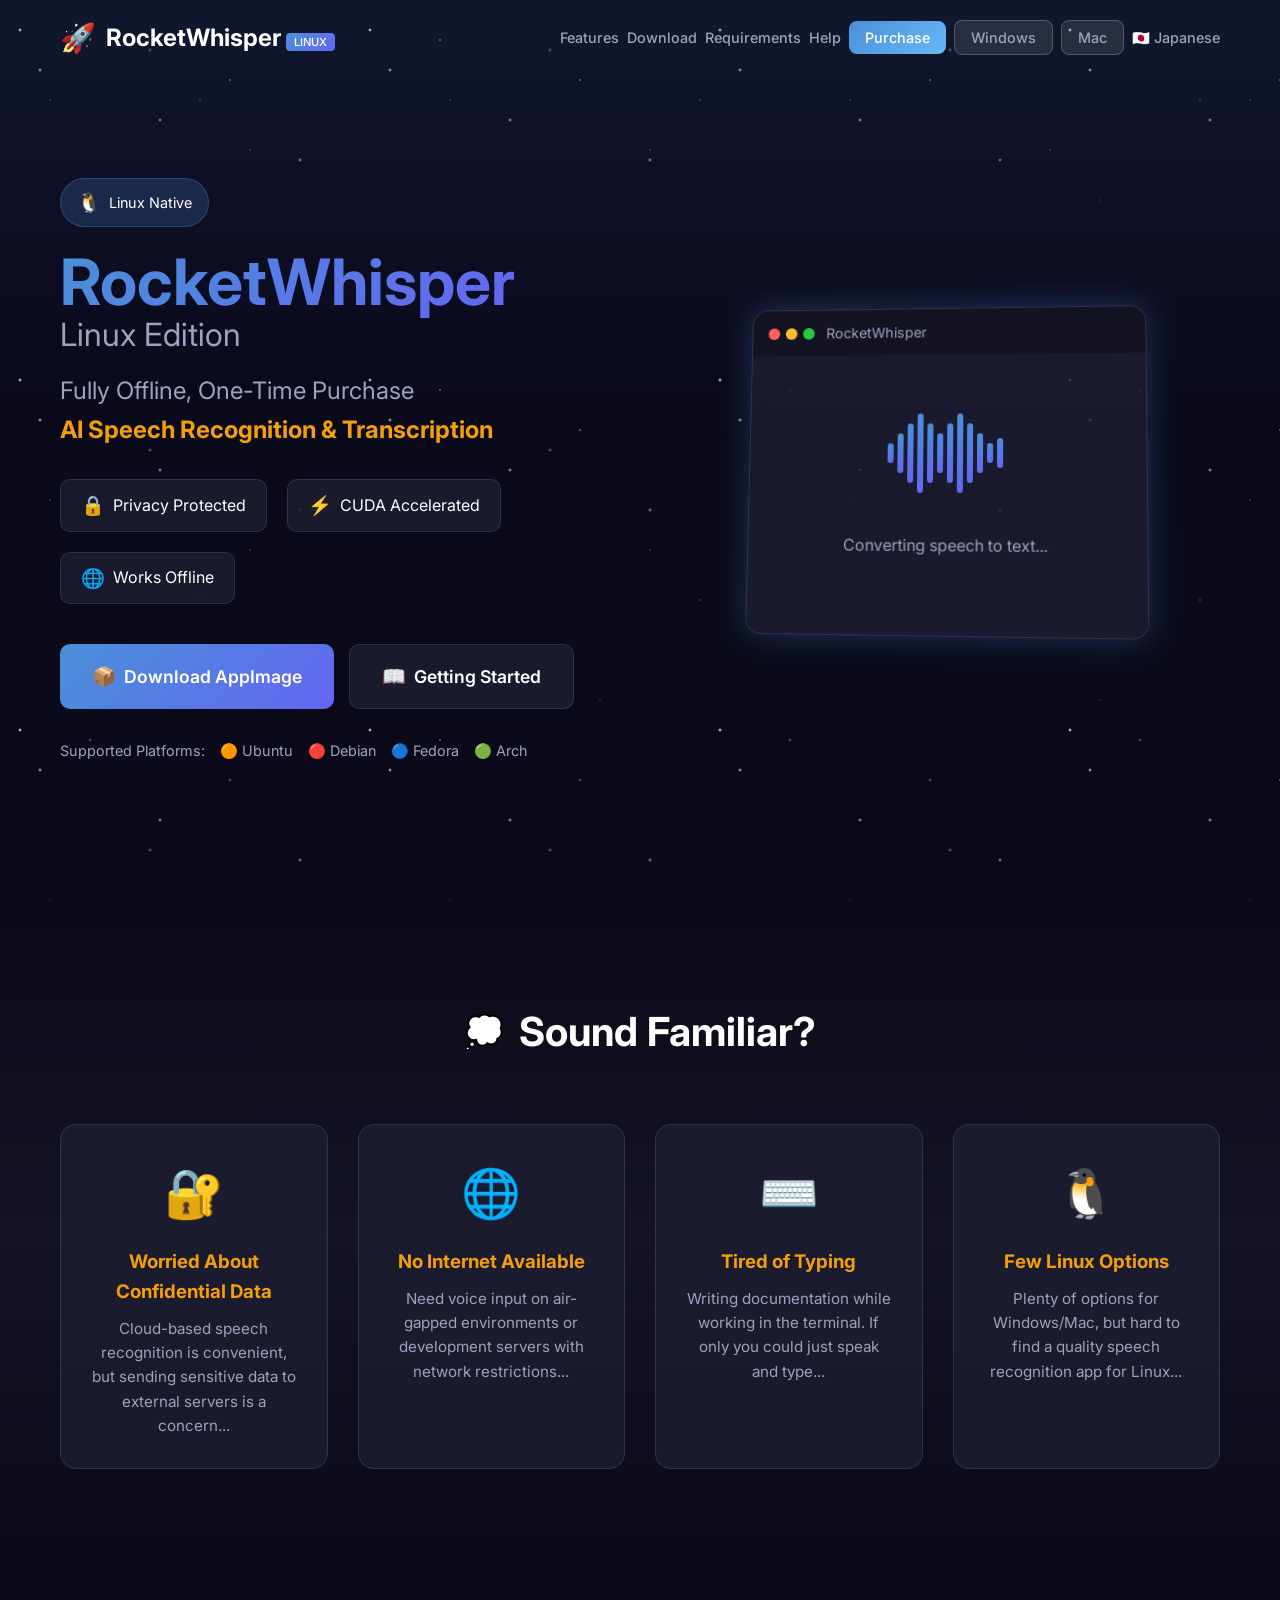
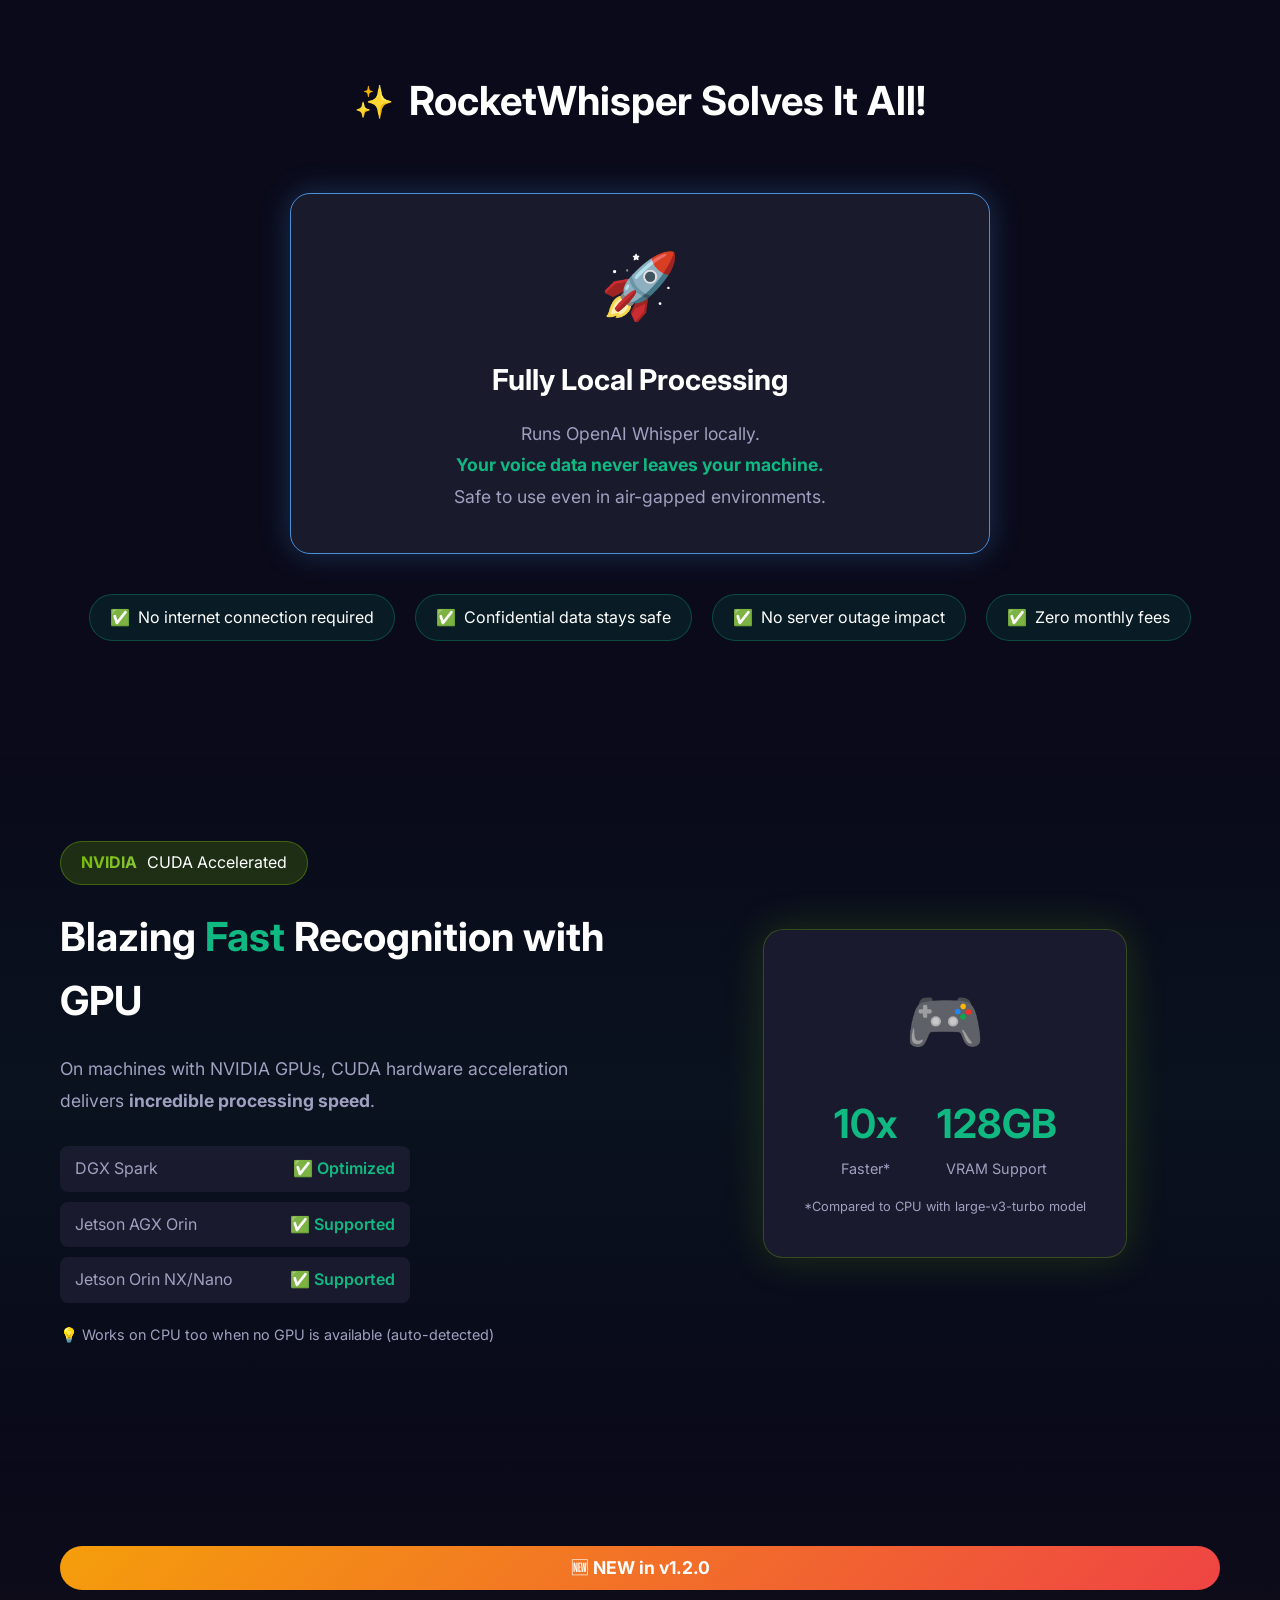
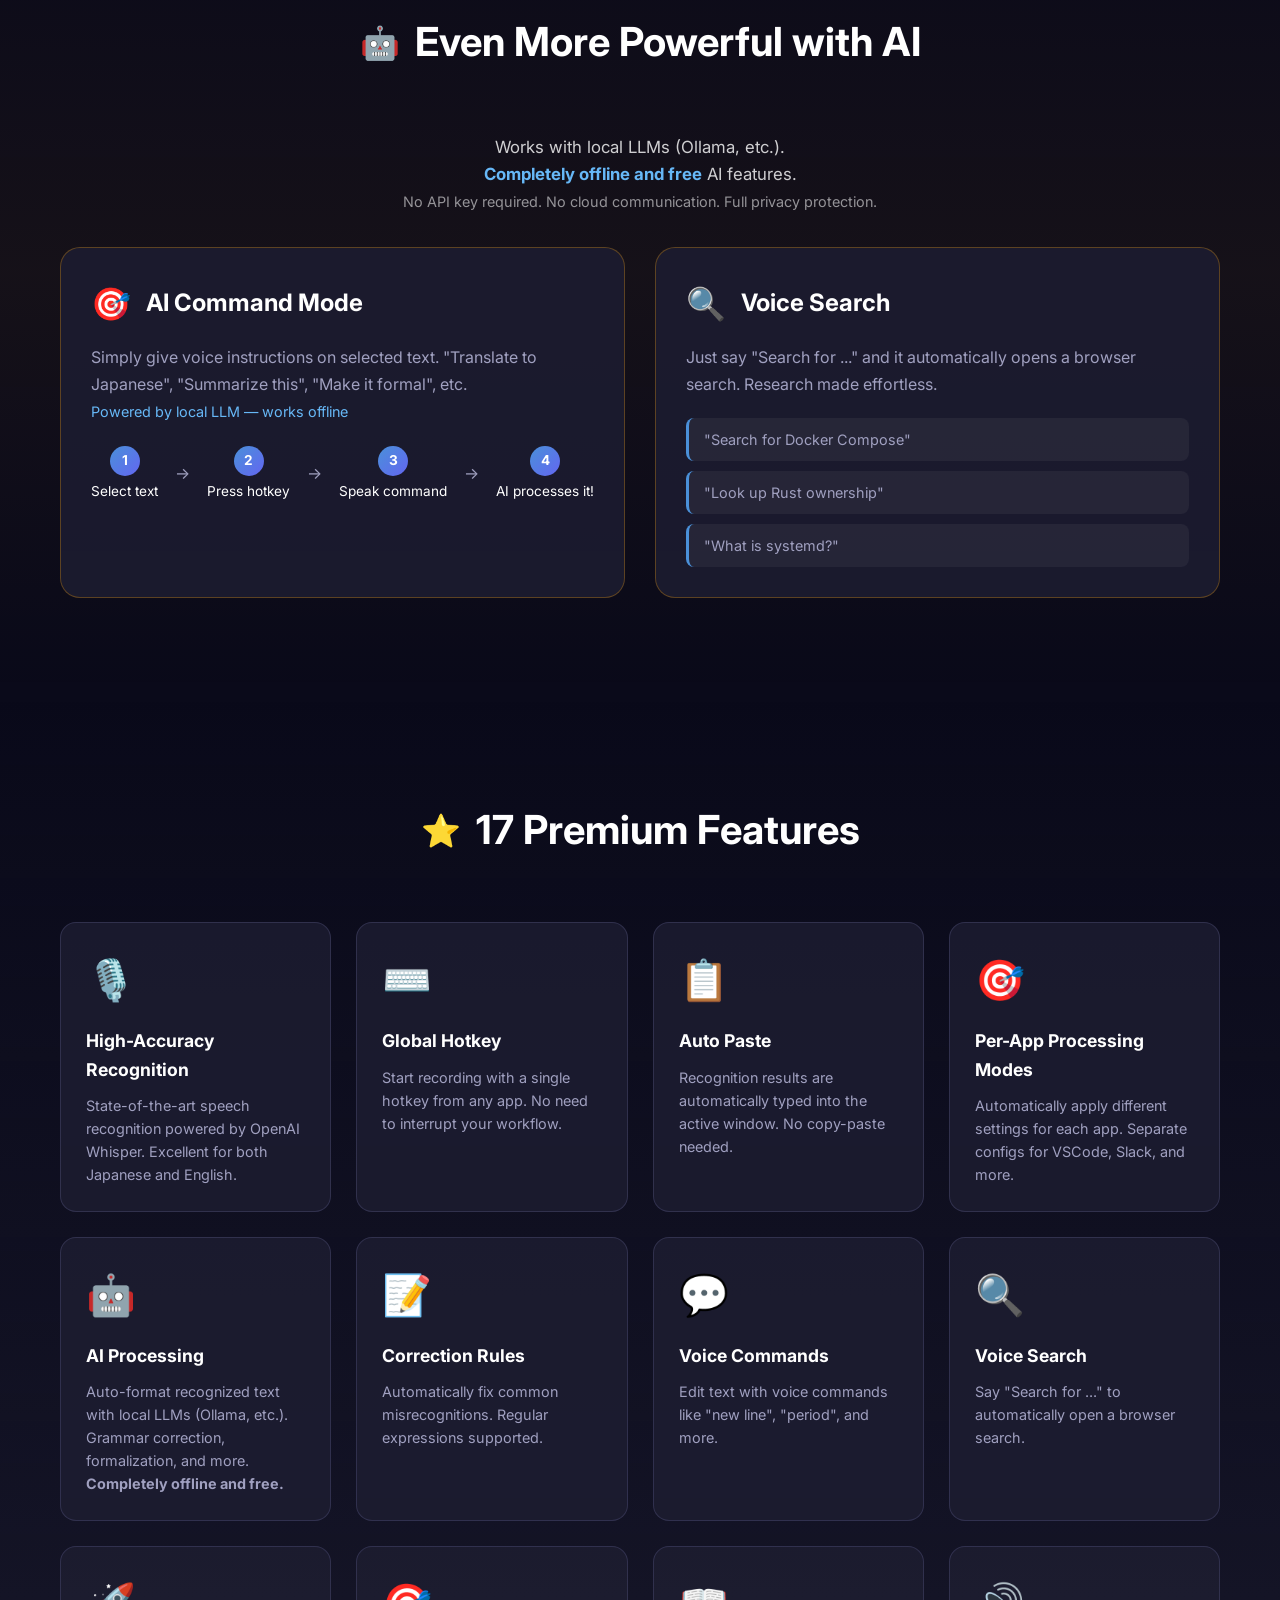
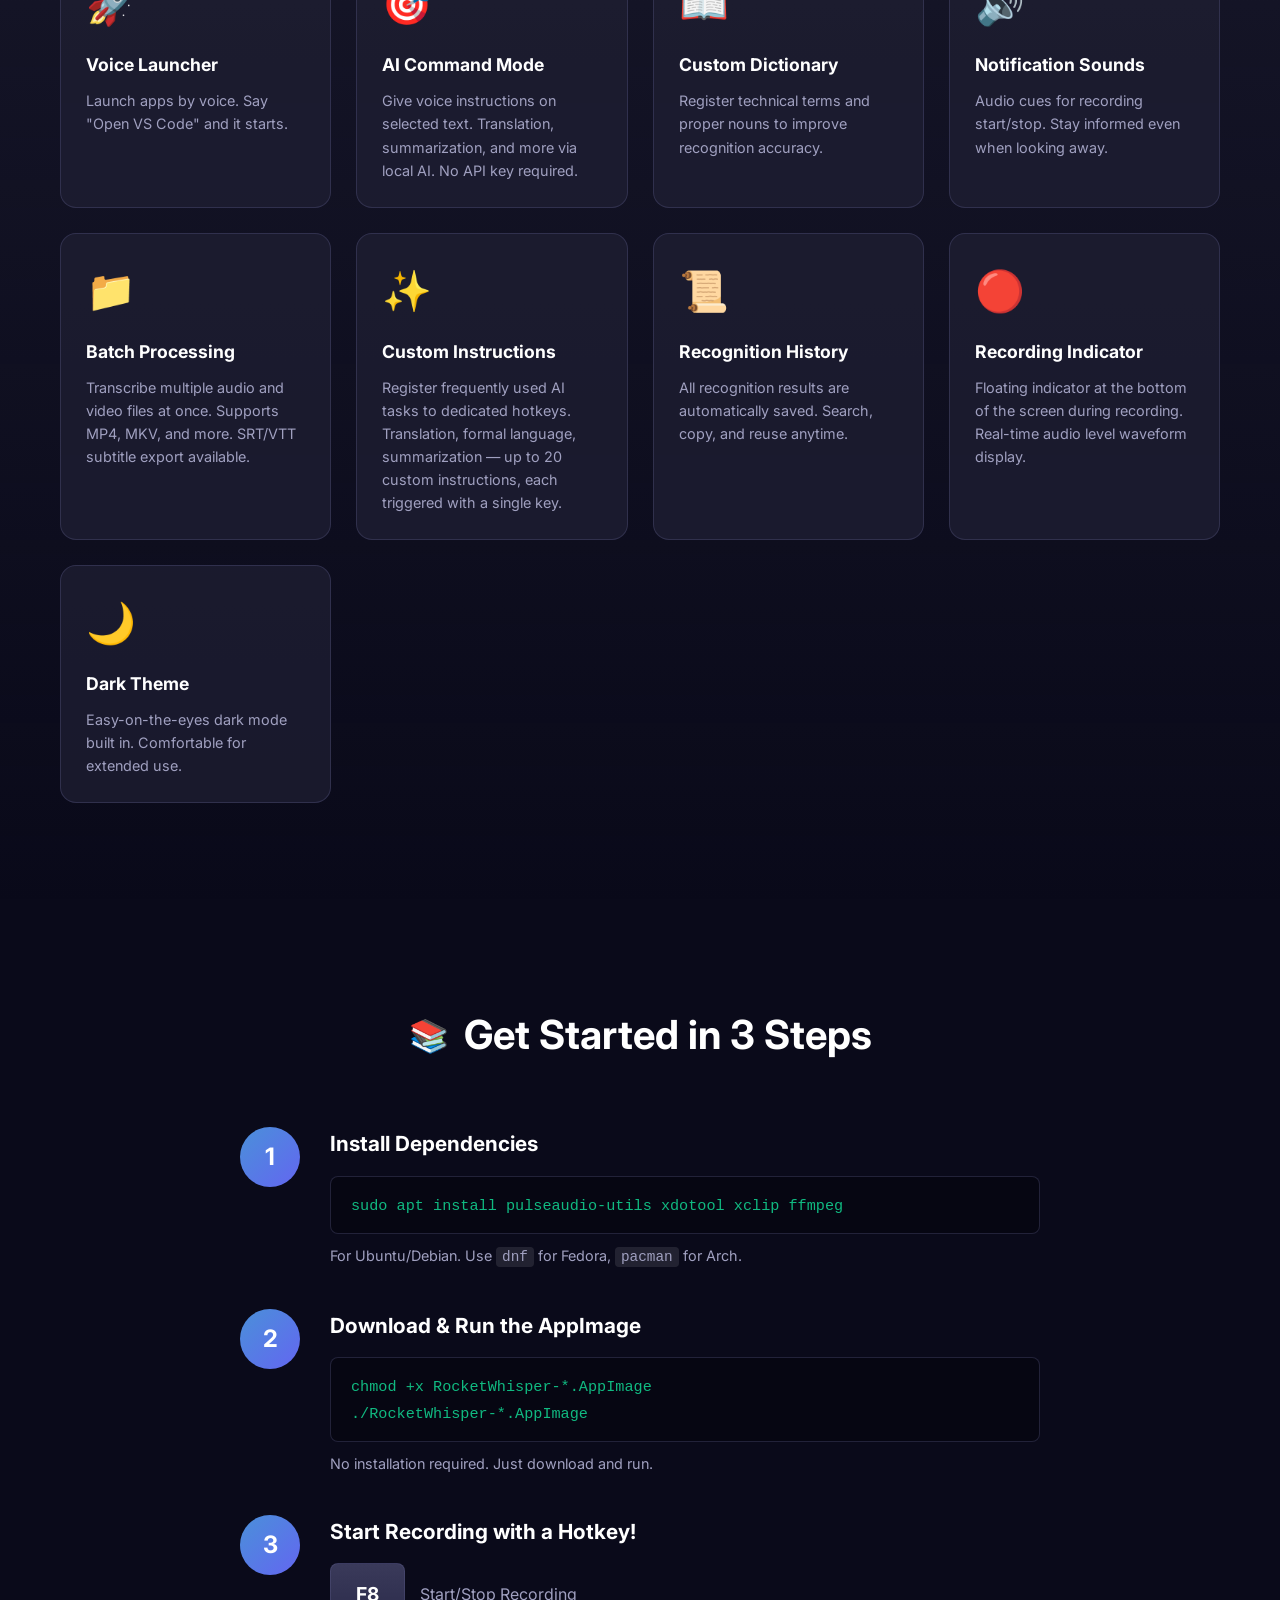
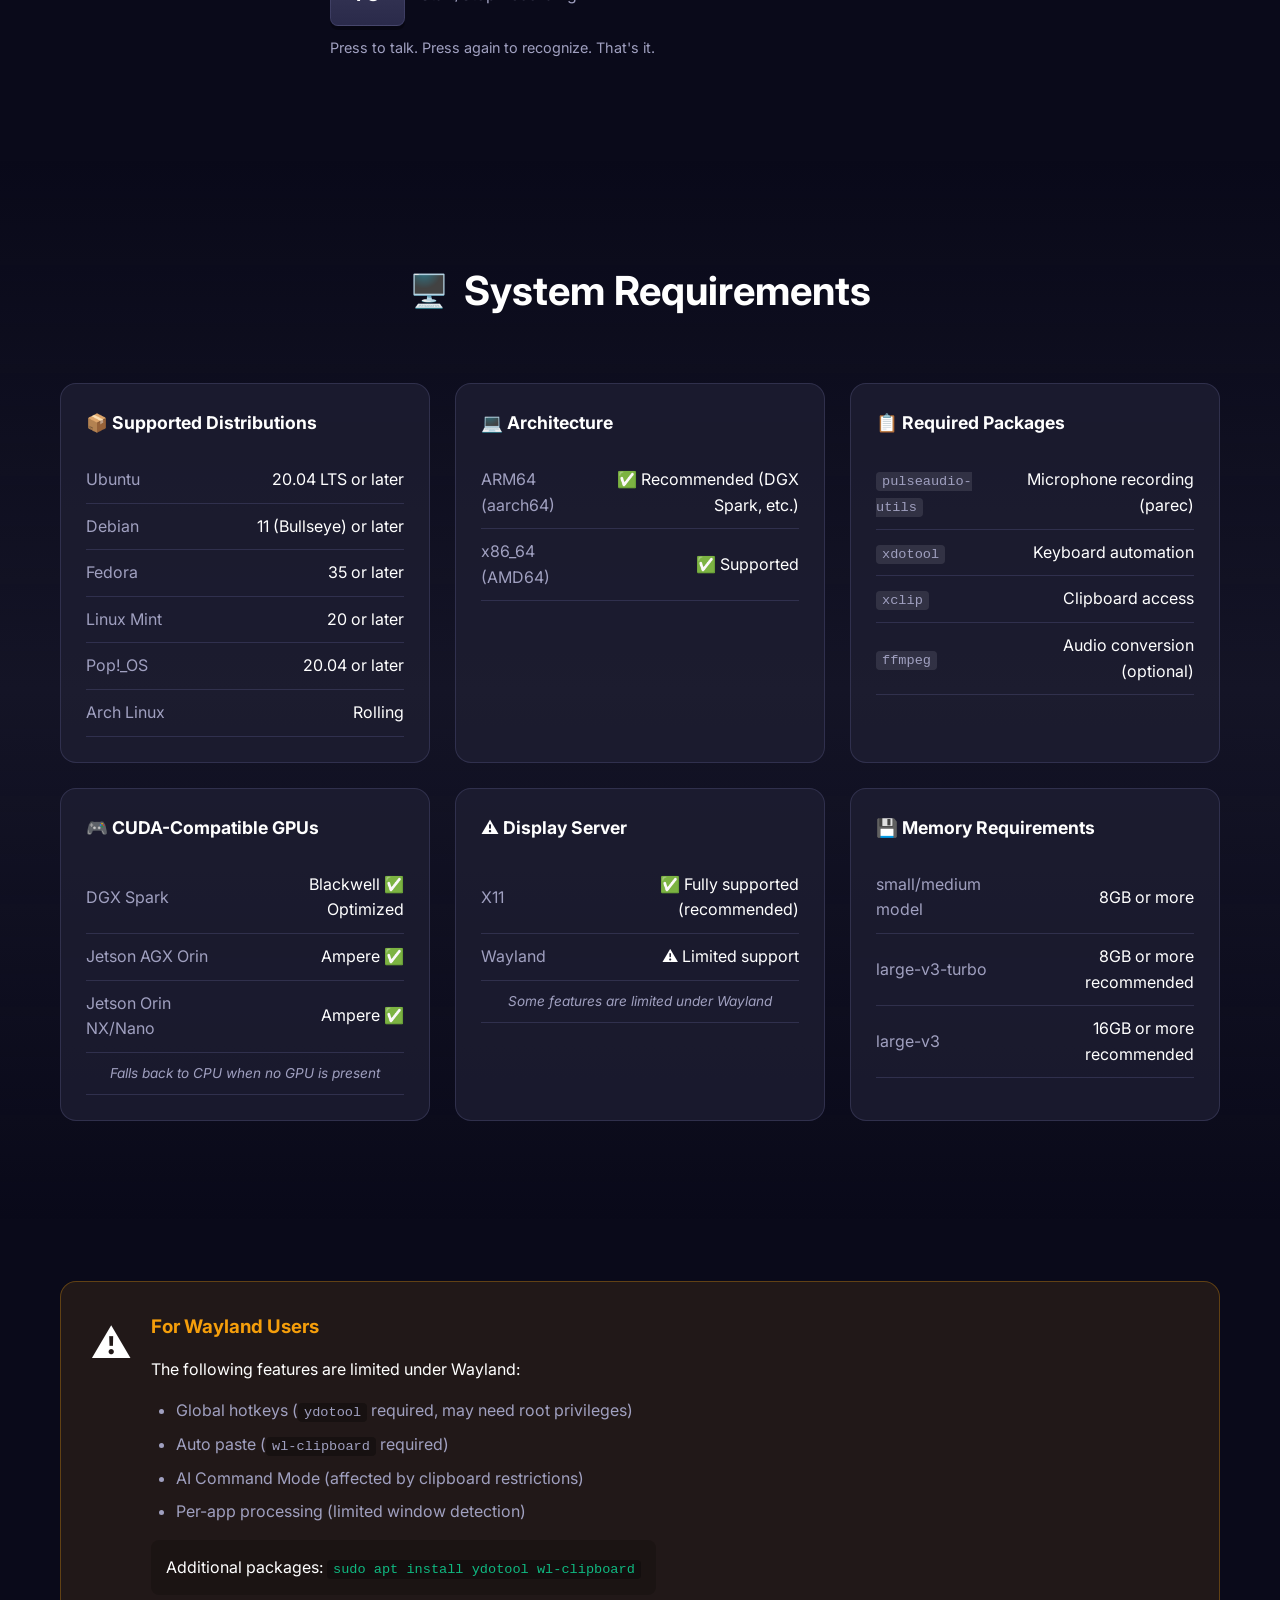
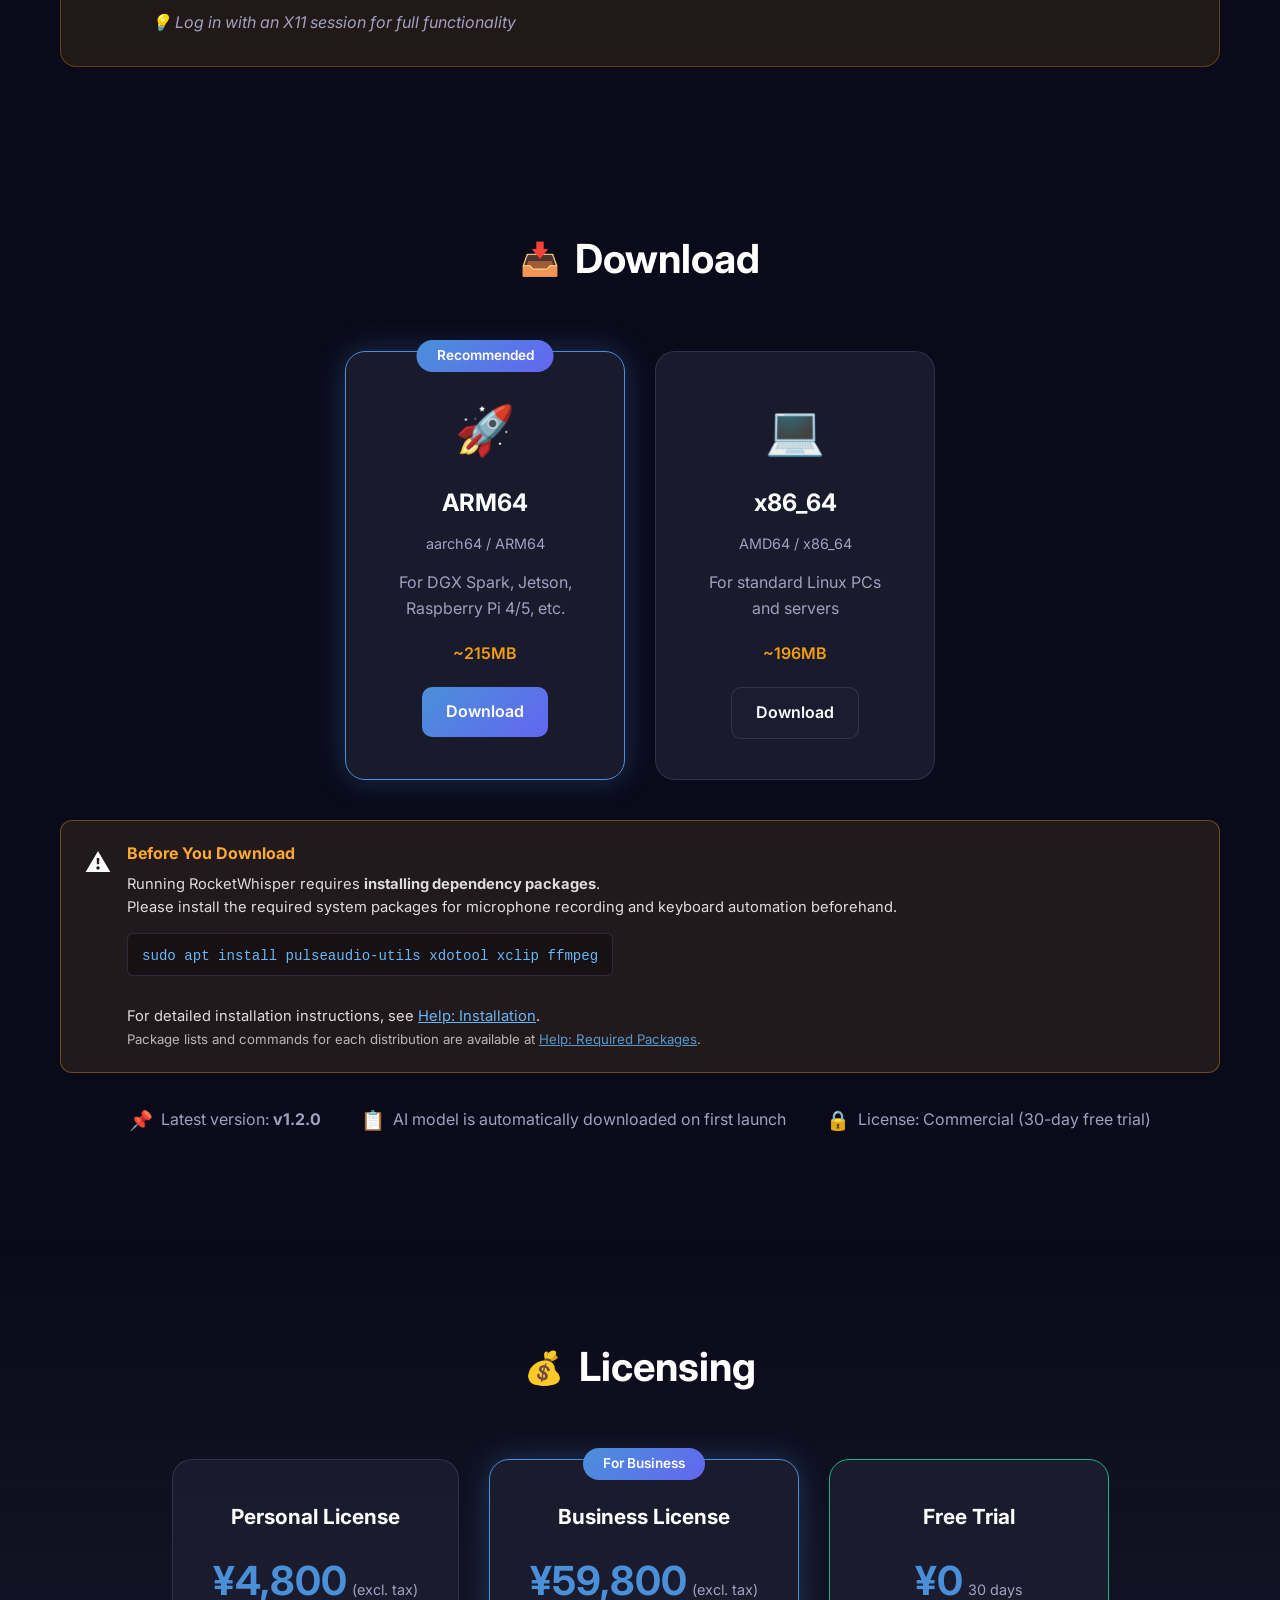
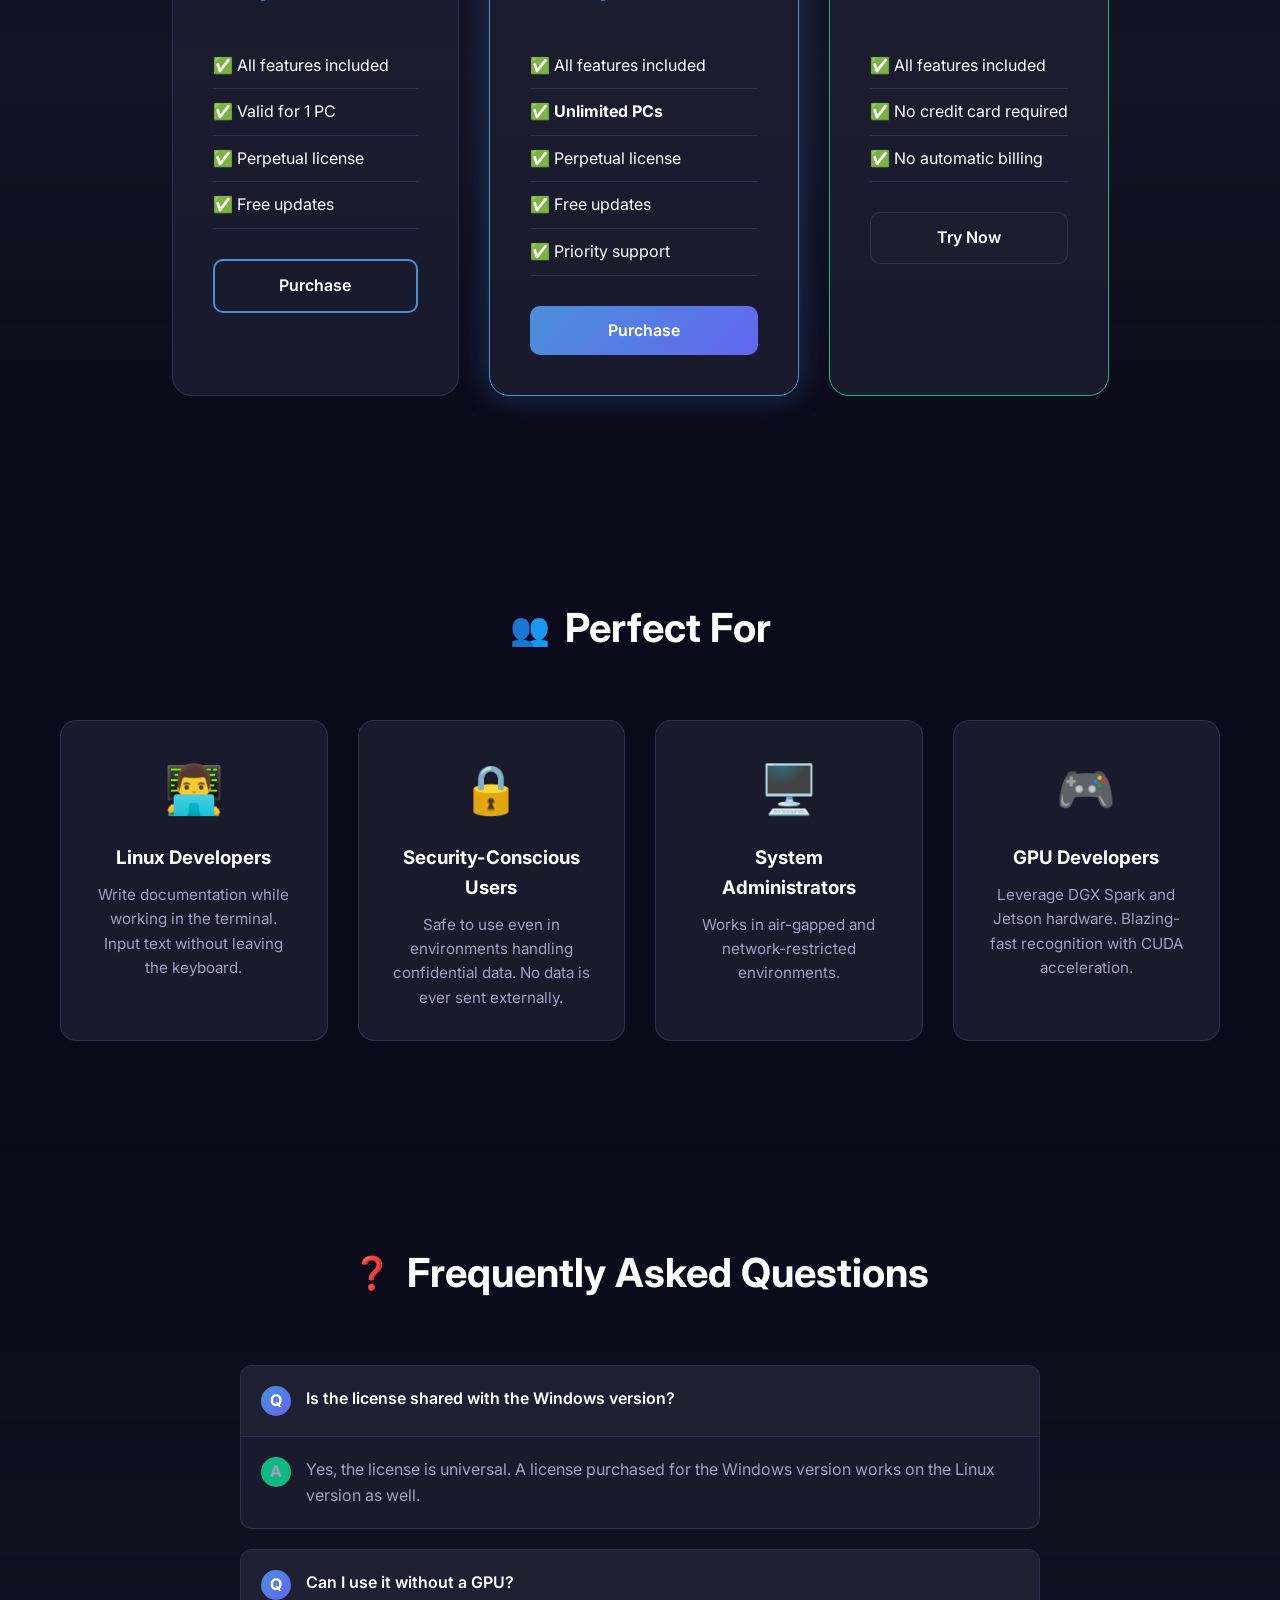
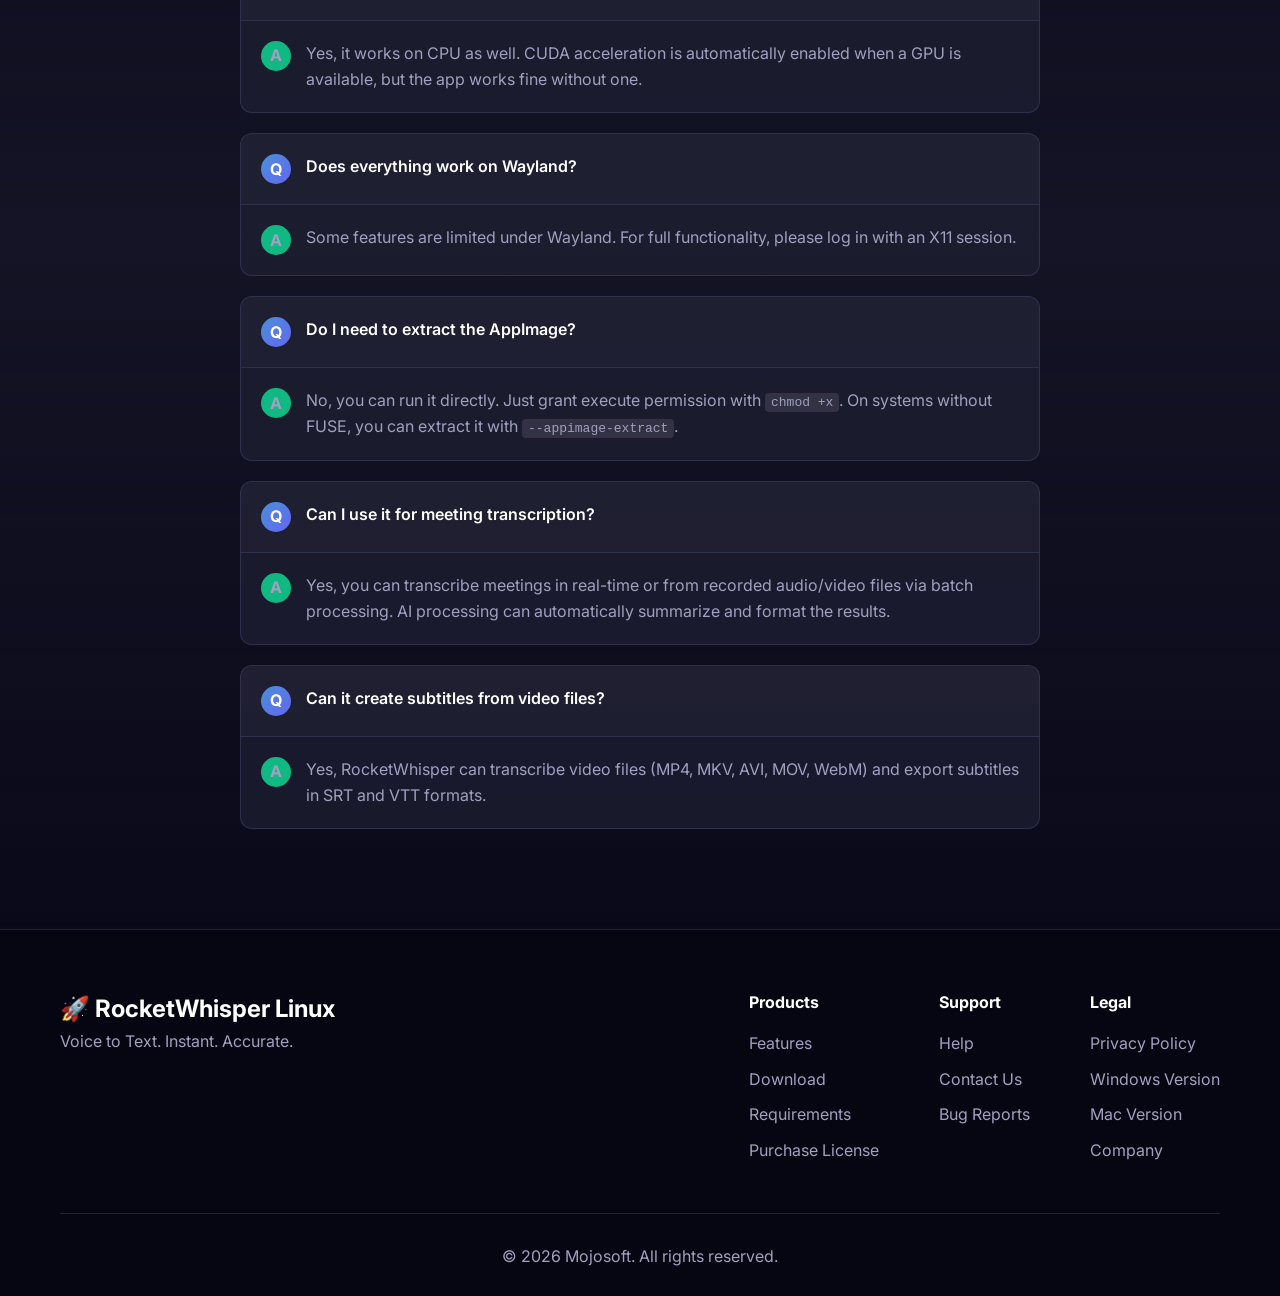
==== en/index.html @ 6902b3a1 "Comprehensive SEO optimization across all pages - Enhanced meta tags: title, description, keywords, " ====
<!DOCTYPE html>
<html lang="en">
<head>
    <meta charset="UTF-8">
    <script>!function(){var l=sessionStorage.getItem("rw-lang");if("en"!==l&&("ja"===l||(navigator.language||"").startsWith("ja"))){var p=location.pathname.split("/").pop()||"index.html";location.replace("../"+p+location.hash)}}();</script>
    <meta name="viewport" content="width=device-width, initial-scale=1.0">
    <meta name="robots" content="index, follow, max-snippet:-1, max-image-preview:large">
    <title>RocketWhisper for Linux - AI Speech Recognition & Transcription | Offline, One-Time Purchase</title>
    <meta name="description" content="RocketWhisper for Linux is a fully offline AI speech recognition and transcription software. Powered by OpenAI Whisper. Ubuntu, Debian, Fedora support. NVIDIA GPU (CUDA/DGX Spark) acceleration. Meeting transcription, video subtitles (SRT/VTT). One-time purchase, no subscription.">
    <meta name="keywords" content="speech recognition,transcription,Linux,Ubuntu,AI speech recognition,Whisper,OpenAI Whisper,offline speech recognition,local transcription,real-time voice typing,meeting transcription,video transcription,subtitle generator,SRT,VTT,NVIDIA CUDA,DGX Spark,GPU speech recognition,one-time purchase,no subscription,privacy,AppImage,Debian,Fedora,Linux voice typing,Linux transcription,transcription software,custom instructions,batch processing,RocketWhisper">
    <meta property="og:title" content="RocketWhisper for Linux - AI Speech Recognition & Transcription | Offline, One-Time Purchase">
    <meta property="og:description" content="Fully offline AI speech recognition for Linux. OpenAI Whisper powered. NVIDIA CUDA/DGX Spark support. Meeting transcription, video subtitles. No subscription.">
    <meta property="og:type" content="website">
    <meta property="og:url" content="https://mojosoftjp.github.io/rocketwhisper-linux/en/">
    <meta property="og:site_name" content="RocketWhisper">
    <meta property="og:locale" content="en_US">
    <meta name="twitter:card" content="summary">
    <meta name="twitter:title" content="RocketWhisper for Linux - AI Speech Recognition & Transcription">
    <meta name="twitter:description" content="Fully offline AI speech recognition for Linux. OpenAI Whisper. NVIDIA CUDA. One-time purchase.">
    <link rel="canonical" href="https://mojosoftjp.github.io/rocketwhisper-linux/en/">
    <link rel="alternate" hreflang="ja" href="https://mojosoftjp.github.io/rocketwhisper-linux/">
    <link rel="alternate" hreflang="en" href="https://mojosoftjp.github.io/rocketwhisper-linux/en/">
    <link rel="alternate" hreflang="x-default" href="https://mojosoftjp.github.io/rocketwhisper-linux/">
    <link rel="stylesheet" href="../css/style.css">
    <link rel="preconnect" href="https://fonts.googleapis.com">
    <link rel="preconnect" href="https://fonts.gstatic.com" crossorigin>
    <link href="https://fonts.googleapis.com/css2?family=Inter:wght@400;500;700;900&family=Noto+Sans+JP:wght@400;500;700;900&display=swap" rel="stylesheet">
    <style>
        body { font-family: 'Inter', 'Noto Sans JP', sans-serif; }
    </style>
    <script type="application/ld+json">
    {
        "@context": "https://schema.org",
        "@type": "SoftwareApplication",
        "name": "RocketWhisper Linux Edition",
        "description": "Fully offline AI speech recognition and transcription software for Linux. Powered by OpenAI Whisper. NVIDIA CUDA/DGX Spark accelerated.",
        "url": "https://mojosoftjp.github.io/rocketwhisper-linux/en/",
        "applicationCategory": "UtilitiesApplication",
        "operatingSystem": "Linux (Ubuntu, Debian, Fedora)",
        "offers": {
            "@type": "Offer",
            "price": "4800",
            "priceCurrency": "JPY",
            "description": "Personal License (one-time purchase, no subscription)"
        },
        "softwareVersion": "1.1.2",
        "author": {
            "@type": "Organization",
            "name": "Mojosoft Co., Ltd."
        },
        "inLanguage": ["ja", "en"],
        "featureList": "Offline speech recognition, Real-time transcription, NVIDIA CUDA GPU acceleration, Video transcription, SRT/VTT subtitle export, AI processing, Custom instructions, Batch processing, AppImage distribution"
    }
    </script>
</head>
<body>
    <!-- Space Background Effects -->
    <div class="stars"></div>
    <div class="stars2"></div>
    <div class="stars3"></div>
    <div class="shooting-stars">
        <div class="shooting-star"></div>
        <div class="shooting-star"></div>
        <div class="shooting-star"></div>
    </div>
    <div class="aurora"></div>

    <!-- Navigation -->
    <nav class="navbar">
        <div class="nav-container">
            <a href="#" class="nav-logo">
                <span class="logo-icon">🚀</span>
                <span class="logo-text">RocketWhisper <span class="linux-badge">Linux</span></span>
            </a>
            <ul class="nav-menu">
                <li><a href="#features">Features</a></li>
                <li><a href="#download">Download</a></li>
                <li><a href="#specs">Requirements</a></li>
                <li><a href="help.html">Help</a></li>
                <li><a href="purchase.html" class="nav-btn-purchase">Purchase</a></li>
                <li><a href="https://mojosoftjp.github.io/rocketwhisper/" class="nav-btn-windows">Windows</a></li>
                <li><a href="https://mojosoftjp.github.io/rocketwhisper-mac/" class="nav-btn-windows">Mac</a></li>
                <li><a href="../index.html" onclick="sessionStorage.setItem('rw-lang','ja')">&#x1F1EF;&#x1F1F5; Japanese</a></li>
            </ul>
            <button class="nav-toggle">☰</button>
        </div>
    </nav>

    <!-- Hero Section -->
    <header class="hero">
        <div class="hero-content">
            <div class="hero-badge">
                <span class="badge-icon">🐧</span>
                <span>Linux Native</span>
            </div>
            <h1 class="hero-title">
                <span class="gradient-text">RocketWhisper</span>
                <span class="hero-subtitle">Linux Edition</span>
            </h1>
            <p class="hero-description">
                Fully Offline, One-Time Purchase<br>
                <strong>AI Speech Recognition & Transcription</strong>
            </p>
            <div class="hero-features">
                <div class="hero-feature">
                    <span class="feature-icon">🔒</span>
                    <span>Privacy Protected</span>
                </div>
                <div class="hero-feature">
                    <span class="feature-icon">⚡</span>
                    <span>CUDA Accelerated</span>
                </div>
                <div class="hero-feature">
                    <span class="feature-icon">🌐</span>
                    <span>Works Offline</span>
                </div>
            </div>
            <div class="hero-buttons">
                <a href="#download" class="btn btn-primary btn-lg">
                    <span class="btn-icon">📦</span>
                    Download AppImage
                </a>
                <a href="help.html" class="btn btn-secondary btn-lg">
                    <span class="btn-icon">📖</span>
                    Getting Started
                </a>
            </div>
            <div class="hero-platforms">
                <span class="platform-label">Supported Platforms:</span>
                <div class="platform-icons">
                    <span class="platform" title="Ubuntu">🟠 Ubuntu</span>
                    <span class="platform" title="Debian">🔴 Debian</span>
                    <span class="platform" title="Fedora">🔵 Fedora</span>
                    <span class="platform" title="Arch Linux">🟢 Arch</span>
                </div>
            </div>
        </div>
        <div class="hero-visual">
            <div class="app-preview">
                <div class="preview-window">
                    <div class="preview-header">
                        <div class="preview-dots">
                            <span class="dot red"></span>
                            <span class="dot yellow"></span>
                            <span class="dot green"></span>
                        </div>
                        <span class="preview-title">RocketWhisper</span>
                    </div>
                    <div class="preview-content">
                        <div class="waveform">
                            <div class="wave-bar"></div>
                            <div class="wave-bar"></div>
                            <div class="wave-bar"></div>
                            <div class="wave-bar"></div>
                            <div class="wave-bar"></div>
                            <div class="wave-bar"></div>
                            <div class="wave-bar"></div>
                            <div class="wave-bar"></div>
                            <div class="wave-bar"></div>
                            <div class="wave-bar"></div>
                            <div class="wave-bar"></div>
                            <div class="wave-bar"></div>
                        </div>
                        <div class="transcription-demo">
                            <span class="typing-text">Converting speech to text...</span>
                        </div>
                    </div>
                </div>
            </div>
        </div>
    </header>

    <!-- Problem Section -->
    <section class="problem-section">
        <div class="container">
            <h2 class="section-title">
                <span class="title-icon">💭</span>
                Sound Familiar?
            </h2>
            <div class="problem-grid">
                <div class="problem-card">
                    <div class="problem-icon">🔐</div>
                    <h3>Worried About Confidential Data</h3>
                    <p>Cloud-based speech recognition is convenient, but sending sensitive data to external servers is a concern...</p>
                </div>
                <div class="problem-card">
                    <div class="problem-icon">🌐</div>
                    <h3>No Internet Available</h3>
                    <p>Need voice input on air-gapped environments or development servers with network restrictions...</p>
                </div>
                <div class="problem-card">
                    <div class="problem-icon">⌨️</div>
                    <h3>Tired of Typing</h3>
                    <p>Writing documentation while working in the terminal. If only you could just speak and type...</p>
                </div>
                <div class="problem-card">
                    <div class="problem-icon">🐧</div>
                    <h3>Few Linux Options</h3>
                    <p>Plenty of options for Windows/Mac, but hard to find a quality speech recognition app for Linux...</p>
                </div>
            </div>
        </div>
    </section>

    <!-- Solution Section -->
    <section class="solution-section">
        <div class="container">
            <h2 class="section-title">
                <span class="title-icon">✨</span>
                RocketWhisper Solves It All!
            </h2>
            <div class="solution-content">
                <div class="solution-main">
                    <div class="solution-card highlight">
                        <div class="solution-icon">🚀</div>
                        <h3>Fully Local Processing</h3>
                        <p>Runs OpenAI Whisper locally.<br>
                        <strong>Your voice data never leaves your machine.</strong><br>
                        Safe to use even in air-gapped environments.</p>
                    </div>
                </div>
                <div class="solution-features">
                    <div class="solution-feature">
                        <span class="check-icon">✅</span>
                        <span>No internet connection required</span>
                    </div>
                    <div class="solution-feature">
                        <span class="check-icon">✅</span>
                        <span>Confidential data stays safe</span>
                    </div>
                    <div class="solution-feature">
                        <span class="check-icon">✅</span>
                        <span>No server outage impact</span>
                    </div>
                    <div class="solution-feature">
                        <span class="check-icon">✅</span>
                        <span>Zero monthly fees</span>
                    </div>
                </div>
            </div>
        </div>
    </section>

    <!-- GPU Acceleration Section -->
    <section class="gpu-section">
        <div class="container">
            <div class="gpu-content">
                <div class="gpu-text">
                    <div class="gpu-badge">
                        <span class="nvidia-logo">NVIDIA</span>
                        <span>CUDA Accelerated</span>
                    </div>
                    <h2>Blazing <span class="highlight-text">Fast</span> Recognition with GPU</h2>
                    <p class="gpu-description">
                        On machines with NVIDIA GPUs, CUDA hardware
                        acceleration delivers
                        <strong>incredible processing speed</strong>.
                    </p>
                    <div class="gpu-specs">
                        <div class="gpu-spec">
                            <span class="spec-label">DGX Spark</span>
                            <span class="spec-value">✅ Optimized</span>
                        </div>
                        <div class="gpu-spec">
                            <span class="spec-label">Jetson AGX Orin</span>
                            <span class="spec-value">✅ Supported</span>
                        </div>
                        <div class="gpu-spec">
                            <span class="spec-label">Jetson Orin NX/Nano</span>
                            <span class="spec-value">✅ Supported</span>
                        </div>
                    </div>
                    <p class="gpu-note">
                        💡 Works on CPU too when no GPU is available (auto-detected)
                    </p>
                </div>
                <div class="gpu-visual">
                    <div class="gpu-card">
                        <div class="gpu-icon">🎮</div>
                        <div class="gpu-stats">
                            <div class="stat">
                                <span class="stat-value">10x</span>
                                <span class="stat-label">Faster*</span>
                            </div>
                            <div class="stat">
                                <span class="stat-value">128GB</span>
                                <span class="stat-label">VRAM Support</span>
                            </div>
                        </div>
                        <p class="stat-note">*Compared to CPU with large-v3-turbo model</p>
                    </div>
                </div>
            </div>
        </div>
    </section>

    <!-- NEW Features Section -->
    <section class="new-features-section">
        <div class="container">
            <div class="new-badge-large">🆕 NEW in v1.2.0</div>
            <h2 class="section-title">
                <span class="title-icon">🤖</span>
                Even More Powerful with AI
            </h2>
            <p style="text-align: center; color: rgba(255,255,255,0.8); font-size: 1.05rem; margin-bottom: 2rem; max-width: 700px; margin-left: auto; margin-right: auto;">
                Works with local LLMs (Ollama, etc.).<br>
                <strong style="color: #67B8F7;">Completely offline and free</strong> AI features.<br>
                <span style="font-size: 0.9rem; color: rgba(255,255,255,0.55);">No API key required. No cloud communication. Full privacy protection.</span>
            </p>

            <div class="new-feature-cards">
                <div class="new-feature-card">
                    <div class="new-feature-header">
                        <span class="new-feature-icon">🎯</span>
                        <h3>AI Command Mode</h3>
                    </div>
                    <p class="new-feature-desc">
                        Simply give voice instructions on selected text.
                        "Translate to Japanese", "Summarize this", "Make it formal", etc.<br>
                        <span style="color: #67B8F7; font-size: 0.9rem;">Powered by local LLM &mdash; works offline</span>
                    </p>
                    <div class="new-feature-flow">
                        <div class="flow-step">
                            <span class="step-num">1</span>
                            <span>Select text</span>
                        </div>
                        <div class="flow-arrow">→</div>
                        <div class="flow-step">
                            <span class="step-num">2</span>
                            <span>Press hotkey</span>
                        </div>
                        <div class="flow-arrow">→</div>
                        <div class="flow-step">
                            <span class="step-num">3</span>
                            <span>Speak command</span>
                        </div>
                        <div class="flow-arrow">→</div>
                        <div class="flow-step">
                            <span class="step-num">4</span>
                            <span>AI processes it!</span>
                        </div>
                    </div>
                </div>

                <div class="new-feature-card">
                    <div class="new-feature-header">
                        <span class="new-feature-icon">🔍</span>
                        <h3>Voice Search</h3>
                    </div>
                    <p class="new-feature-desc">
                        Just say "Search for ..." and it
                        automatically opens a browser search.
                        Research made effortless.
                    </p>
                    <div class="search-examples">
                        <div class="example">"Search for Docker Compose"</div>
                        <div class="example">"Look up Rust ownership"</div>
                        <div class="example">"What is systemd?"</div>
                    </div>
                </div>
            </div>
        </div>
    </section>

    <!-- Features Section -->
    <section id="features" class="features-section">
        <div class="container">
            <h2 class="section-title">
                <span class="title-icon">⭐</span>
                17 Premium Features
            </h2>
            <div class="features-grid">
                <div class="feature-card">
                    <div class="feature-icon-wrap">🎙️</div>
                    <h3>High-Accuracy Recognition</h3>
                    <p>State-of-the-art speech recognition powered by OpenAI Whisper. Excellent for both Japanese and English.</p>
                </div>
                <div class="feature-card">
                    <div class="feature-icon-wrap">⌨️</div>
                    <h3>Global Hotkey</h3>
                    <p>Start recording with a single hotkey from any app. No need to interrupt your workflow.</p>
                </div>
                <div class="feature-card">
                    <div class="feature-icon-wrap">📋</div>
                    <h3>Auto Paste</h3>
                    <p>Recognition results are automatically typed into the active window. No copy-paste needed.</p>
                </div>
                <div class="feature-card">
                    <div class="feature-icon-wrap">🎯</div>
                    <h3>Per-App Processing Modes</h3>
                    <p>Automatically apply different settings for each app. Separate configs for VSCode, Slack, and more.</p>
                </div>
                <div class="feature-card">
                    <div class="feature-icon-wrap">🤖</div>
                    <h3>AI Processing</h3>
                    <p>Auto-format recognized text with local LLMs (Ollama, etc.). Grammar correction, formalization, and more. <strong>Completely offline and free.</strong></p>
                </div>
                <div class="feature-card">
                    <div class="feature-icon-wrap">📝</div>
                    <h3>Correction Rules</h3>
                    <p>Automatically fix common misrecognitions. Regular expressions supported.</p>
                </div>
                <div class="feature-card">
                    <div class="feature-icon-wrap">💬</div>
                    <h3>Voice Commands</h3>
                    <p>Edit text with voice commands like "new line", "period", and more.</p>
                </div>
                <div class="feature-card">
                    <div class="feature-icon-wrap">🔍</div>
                    <h3>Voice Search</h3>
                    <p>Say "Search for ..." to automatically open a browser search.</p>
                </div>
                <div class="feature-card">
                    <div class="feature-icon-wrap">🚀</div>
                    <h3>Voice Launcher</h3>
                    <p>Launch apps by voice. Say "Open VS Code" and it starts.</p>
                </div>
                <div class="feature-card">
                    <div class="feature-icon-wrap">🎯</div>
                    <h3>AI Command Mode</h3>
                    <p>Give voice instructions on selected text. Translation, summarization, and more via local AI. No API key required.</p>
                </div>
                <div class="feature-card">
                    <div class="feature-icon-wrap">📖</div>
                    <h3>Custom Dictionary</h3>
                    <p>Register technical terms and proper nouns to improve recognition accuracy.</p>
                </div>
                <div class="feature-card">
                    <div class="feature-icon-wrap">🔊</div>
                    <h3>Notification Sounds</h3>
                    <p>Audio cues for recording start/stop. Stay informed even when looking away.</p>
                </div>
                <div class="feature-card">
                    <div class="feature-icon-wrap">📁</div>
                    <h3>Batch Processing</h3>
                    <p>Transcribe multiple audio and video files at once. Supports MP4, MKV, and more. SRT/VTT subtitle export available.</p>
                </div>
                <div class="feature-card">
                    <div class="feature-icon-wrap">✨</div>
                    <h3>Custom Instructions</h3>
                    <p>Register frequently used AI tasks to dedicated hotkeys. Translation, formal language, summarization — up to 20 custom instructions, each triggered with a single key.</p>
                </div>
                <div class="feature-card">
                    <div class="feature-icon-wrap">📜</div>
                    <h3>Recognition History</h3>
                    <p>All recognition results are automatically saved. Search, copy, and reuse anytime.</p>
                </div>
                <div class="feature-card">
                    <div class="feature-icon-wrap">🔴</div>
                    <h3>Recording Indicator</h3>
                    <p>Floating indicator at the bottom of the screen during recording. Real-time audio level waveform display.</p>
                </div>
                <div class="feature-card">
                    <div class="feature-icon-wrap">🌙</div>
                    <h3>Dark Theme</h3>
                    <p>Easy-on-the-eyes dark mode built in. Comfortable for extended use.</p>
                </div>
            </div>
        </div>
    </section>

    <!-- How to Use Section -->
    <section class="howto-section">
        <div class="container">
            <h2 class="section-title">
                <span class="title-icon">📚</span>
                Get Started in 3 Steps
            </h2>
            <div class="howto-steps">
                <div class="howto-step">
                    <div class="step-number">1</div>
                    <div class="step-content">
                        <h3>Install Dependencies</h3>
                        <div class="code-block">
                            <code>sudo apt install pulseaudio-utils xdotool xclip ffmpeg</code>
                        </div>
                        <p class="step-note">For Ubuntu/Debian. Use <code>dnf</code> for Fedora, <code>pacman</code> for Arch.</p>
                    </div>
                </div>
                <div class="howto-step">
                    <div class="step-number">2</div>
                    <div class="step-content">
                        <h3>Download &amp; Run the AppImage</h3>
                        <div class="code-block">
                            <code>chmod +x RocketWhisper-*.AppImage<br>./RocketWhisper-*.AppImage</code>
                        </div>
                        <p class="step-note">No installation required. Just download and run.</p>
                    </div>
                </div>
                <div class="howto-step">
                    <div class="step-number">3</div>
                    <div class="step-content">
                        <h3>Start Recording with a Hotkey!</h3>
                        <div class="hotkey-display">
                            <span class="key">F8</span>
                            <span class="key-label">Start/Stop Recording</span>
                        </div>
                        <p class="step-note">Press to talk. Press again to recognize. That's it.</p>
                    </div>
                </div>
            </div>
        </div>
    </section>

    <!-- Requirements Section -->
    <section id="specs" class="specs-section">
        <div class="container">
            <h2 class="section-title">
                <span class="title-icon">🖥️</span>
                System Requirements
            </h2>
            <div class="specs-grid">
                <div class="spec-card">
                    <h3>📦 Supported Distributions</h3>
                    <table class="spec-table">
                        <tr>
                            <td>Ubuntu</td>
                            <td>20.04 LTS or later</td>
                        </tr>
                        <tr>
                            <td>Debian</td>
                            <td>11 (Bullseye) or later</td>
                        </tr>
                        <tr>
                            <td>Fedora</td>
                            <td>35 or later</td>
                        </tr>
                        <tr>
                            <td>Linux Mint</td>
                            <td>20 or later</td>
                        </tr>
                        <tr>
                            <td>Pop!_OS</td>
                            <td>20.04 or later</td>
                        </tr>
                        <tr>
                            <td>Arch Linux</td>
                            <td>Rolling</td>
                        </tr>
                    </table>
                </div>
                <div class="spec-card">
                    <h3>💻 Architecture</h3>
                    <table class="spec-table">
                        <tr>
                            <td>ARM64 (aarch64)</td>
                            <td>✅ Recommended (DGX Spark, etc.)</td>
                        </tr>
                        <tr>
                            <td>x86_64 (AMD64)</td>
                            <td>✅ Supported</td>
                        </tr>
                    </table>
                </div>
                <div class="spec-card">
                    <h3>📋 Required Packages</h3>
                    <table class="spec-table">
                        <tr>
                            <td><code>pulseaudio-utils</code></td>
                            <td>Microphone recording (parec)</td>
                        </tr>
                        <tr>
                            <td><code>xdotool</code></td>
                            <td>Keyboard automation</td>
                        </tr>
                        <tr>
                            <td><code>xclip</code></td>
                            <td>Clipboard access</td>
                        </tr>
                        <tr>
                            <td><code>ffmpeg</code></td>
                            <td>Audio conversion (optional)</td>
                        </tr>
                    </table>
                </div>
                <div class="spec-card">
                    <h3>🎮 CUDA-Compatible GPUs</h3>
                    <table class="spec-table">
                        <tr>
                            <td>DGX Spark</td>
                            <td>Blackwell ✅ Optimized</td>
                        </tr>
                        <tr>
                            <td>Jetson AGX Orin</td>
                            <td>Ampere ✅</td>
                        </tr>
                        <tr>
                            <td>Jetson Orin NX/Nano</td>
                            <td>Ampere ✅</td>
                        </tr>
                        <tr>
                            <td colspan="2" class="note">Falls back to CPU when no GPU is present</td>
                        </tr>
                    </table>
                </div>
                <div class="spec-card">
                    <h3>⚠️ Display Server</h3>
                    <table class="spec-table">
                        <tr>
                            <td>X11</td>
                            <td>✅ Fully supported (recommended)</td>
                        </tr>
                        <tr>
                            <td>Wayland</td>
                            <td>⚠️ Limited support</td>
                        </tr>
                        <tr>
                            <td colspan="2" class="note">Some features are limited under Wayland</td>
                        </tr>
                    </table>
                </div>
                <div class="spec-card">
                    <h3>💾 Memory Requirements</h3>
                    <table class="spec-table">
                        <tr>
                            <td>small/medium model</td>
                            <td>8GB or more</td>
                        </tr>
                        <tr>
                            <td>large-v3-turbo</td>
                            <td>8GB or more recommended</td>
                        </tr>
                        <tr>
                            <td>large-v3</td>
                            <td>16GB or more recommended</td>
                        </tr>
                    </table>
                </div>
            </div>
        </div>
    </section>

    <!-- Wayland Notice -->
    <section class="wayland-section">
        <div class="container">
            <div class="wayland-notice">
                <div class="wayland-icon">⚠️</div>
                <div class="wayland-content">
                    <h3>For Wayland Users</h3>
                    <p>The following features are limited under Wayland:</p>
                    <ul>
                        <li>Global hotkeys (<code>ydotool</code> required, may need root privileges)</li>
                        <li>Auto paste (<code>wl-clipboard</code> required)</li>
                        <li>AI Command Mode (affected by clipboard restrictions)</li>
                        <li>Per-app processing (limited window detection)</li>
                    </ul>
                    <div class="wayland-packages">
                        <span>Additional packages:</span>
                        <code>sudo apt install ydotool wl-clipboard</code>
                    </div>
                    <p class="wayland-tip">💡 Log in with an X11 session for full functionality</p>
                </div>
            </div>
        </div>
    </section>

    <!-- Download Section -->
    <section id="download" class="download-section">
        <div class="container">
            <h2 class="section-title">
                <span class="title-icon">📥</span>
                Download
            </h2>
            <div class="download-cards">
                <div class="download-card featured">
                    <div class="card-badge">Recommended</div>
                    <div class="card-icon">🚀</div>
                    <h3>ARM64</h3>
                    <p class="card-arch">aarch64 / ARM64</p>
                    <p class="card-desc">
                        For DGX Spark, Jetson,<br>
                        Raspberry Pi 4/5, etc.
                    </p>
                    <div class="card-size">~215MB</div>
                    <a href="https://mojosoft.biz/RocketWhisper-1.2.0-aarch64.AppImage" class="btn btn-primary">
                        Download
                    </a>
                </div>
                <div class="download-card">
                    <div class="card-icon">💻</div>
                    <h3>x86_64</h3>
                    <p class="card-arch">AMD64 / x86_64</p>
                    <p class="card-desc">
                        For standard Linux PCs<br>
                        and servers
                    </p>
                    <div class="card-size">~196MB</div>
                    <a href="https://mojosoft.biz/RocketWhisper-1.2.0-x86_64.AppImage" class="btn btn-secondary">
                        Download
                    </a>
                </div>
            </div>
            <div class="download-notice">
                <div class="notice-icon">⚠️</div>
                <div class="notice-content">
                    <h4>Before You Download</h4>
                    <p>Running RocketWhisper requires <strong>installing dependency packages</strong>.<br>
                    Please install the required system packages for microphone recording and keyboard automation beforehand.</p>
                    <div class="code-block" style="margin: 0.8rem 0;">
                        <code>sudo apt install pulseaudio-utils xdotool xclip ffmpeg</code>
                    </div>
                    <p style="margin-top: 0.5rem;">
                        For detailed installation instructions, see <a href="help.html#install" style="color: #67B8F7; text-decoration: underline;">Help: Installation</a>.<br>
                        <span style="font-size: 0.9em; opacity: 0.8;">Package lists and commands for each distribution are available at <a href="help.html#packages" style="color: #67B8F7; text-decoration: underline;">Help: Required Packages</a>.</span>
                    </p>
                </div>
            </div>
            <div class="download-info">
                <div class="info-item">
                    <span class="info-icon">📌</span>
                    <span>Latest version: <strong>v1.2.0</strong></span>
                </div>
                <div class="info-item">
                    <span class="info-icon">📋</span>
                    <span>AI model is automatically downloaded on first launch</span>
                </div>
                <div class="info-item">
                    <span class="info-icon">🔒</span>
                    <span>License: Commercial (30-day free trial)</span>
                </div>
            </div>
        </div>
    </section>

    <!-- Pricing Section -->
    <section class="pricing-section">
        <div class="container">
            <h2 class="section-title">
                <span class="title-icon">💰</span>
                Licensing
            </h2>
            <div class="pricing-cards">
                <div class="pricing-card">
                    <div class="pricing-header">
                        <h3>Personal License</h3>
                        <div class="price">
                            <span class="price-amount">¥4,800</span>
                            <span class="price-note">(excl. tax)</span>
                        </div>
                    </div>
                    <ul class="pricing-features">
                        <li>✅ All features included</li>
                        <li>✅ Valid for 1 PC</li>
                        <li>✅ Perpetual license</li>
                        <li>✅ Free updates</li>
                    </ul>
                    <a href="https://rocketwhisper.mojosoft.co.jp" class="btn btn-outline">Purchase</a>
                </div>
                <div class="pricing-card featured">
                    <div class="pricing-badge">For Business</div>
                    <div class="pricing-header">
                        <h3>Business License</h3>
                        <div class="price">
                            <span class="price-amount">¥59,800</span>
                            <span class="price-note">(excl. tax)</span>
                        </div>
                    </div>
                    <ul class="pricing-features">
                        <li>✅ All features included</li>
                        <li>✅ <strong>Unlimited PCs</strong></li>
                        <li>✅ Perpetual license</li>
                        <li>✅ Free updates</li>
                        <li>✅ Priority support</li>
                    </ul>
                    <a href="https://rocketwhisper.mojosoft.co.jp" class="btn btn-primary">Purchase</a>
                </div>
                <div class="pricing-card trial">
                    <div class="pricing-header">
                        <h3>Free Trial</h3>
                        <div class="price">
                            <span class="price-amount">¥0</span>
                            <span class="price-note">30 days</span>
                        </div>
                    </div>
                    <ul class="pricing-features">
                        <li>✅ All features included</li>
                        <li>✅ No credit card required</li>
                        <li>✅ No automatic billing</li>
                    </ul>
                    <a href="#download" class="btn btn-secondary">Try Now</a>
                </div>
            </div>
        </div>
    </section>

    <!-- Target Users Section -->
    <section class="users-section">
        <div class="container">
            <h2 class="section-title">
                <span class="title-icon">👥</span>
                Perfect For
            </h2>
            <div class="users-grid">
                <div class="user-card">
                    <div class="user-icon">👨‍💻</div>
                    <h3>Linux Developers</h3>
                    <p>Write documentation while working in the terminal. Input text without leaving the keyboard.</p>
                </div>
                <div class="user-card">
                    <div class="user-icon">🔒</div>
                    <h3>Security-Conscious Users</h3>
                    <p>Safe to use even in environments handling confidential data. No data is ever sent externally.</p>
                </div>
                <div class="user-card">
                    <div class="user-icon">🖥️</div>
                    <h3>System Administrators</h3>
                    <p>Works in air-gapped and network-restricted environments.</p>
                </div>
                <div class="user-card">
                    <div class="user-icon">🎮</div>
                    <h3>GPU Developers</h3>
                    <p>Leverage DGX Spark and Jetson hardware. Blazing-fast recognition with CUDA acceleration.</p>
                </div>
            </div>
        </div>
    </section>

    <!-- FAQ Section -->
    <section class="faq-section">
        <div class="container">
            <h2 class="section-title">
                <span class="title-icon">❓</span>
                Frequently Asked Questions
            </h2>
            <div class="faq-list">
                <div class="faq-item">
                    <div class="faq-question">
                        <span class="faq-icon">Q</span>
                        <span>Is the license shared with the Windows version?</span>
                    </div>
                    <div class="faq-answer">
                        <span class="faq-icon">A</span>
                        <span>Yes, the license is universal. A license purchased for the Windows version works on the Linux version as well.</span>
                    </div>
                </div>
                <div class="faq-item">
                    <div class="faq-question">
                        <span class="faq-icon">Q</span>
                        <span>Can I use it without a GPU?</span>
                    </div>
                    <div class="faq-answer">
                        <span class="faq-icon">A</span>
                        <span>Yes, it works on CPU as well. CUDA acceleration is automatically enabled when a GPU is available, but the app works fine without one.</span>
                    </div>
                </div>
                <div class="faq-item">
                    <div class="faq-question">
                        <span class="faq-icon">Q</span>
                        <span>Does everything work on Wayland?</span>
                    </div>
                    <div class="faq-answer">
                        <span class="faq-icon">A</span>
                        <span>Some features are limited under Wayland. For full functionality, please log in with an X11 session.</span>
                    </div>
                </div>
                <div class="faq-item">
                    <div class="faq-question">
                        <span class="faq-icon">Q</span>
                        <span>Do I need to extract the AppImage?</span>
                    </div>
                    <div class="faq-answer">
                        <span class="faq-icon">A</span>
                        <span>No, you can run it directly. Just grant execute permission with <code>chmod +x</code>. On systems without FUSE, you can extract it with <code>--appimage-extract</code>.</span>
                    </div>
                </div>
                <div class="faq-item">
                    <div class="faq-question">
                        <span class="faq-icon">Q</span>
                        <span>Can I use it for meeting transcription?</span>
                    </div>
                    <div class="faq-answer">
                        <span class="faq-icon">A</span>
                        <span>Yes, you can transcribe meetings in real-time or from recorded audio/video files via batch processing. AI processing can automatically summarize and format the results.</span>
                    </div>
                </div>
                <div class="faq-item">
                    <div class="faq-question">
                        <span class="faq-icon">Q</span>
                        <span>Can it create subtitles from video files?</span>
                    </div>
                    <div class="faq-answer">
                        <span class="faq-icon">A</span>
                        <span>Yes, RocketWhisper can transcribe video files (MP4, MKV, AVI, MOV, WebM) and export subtitles in SRT and VTT formats.</span>
                    </div>
                </div>
            </div>
        </div>
    </section>

    <!-- Footer -->
    <footer class="footer">
        <div class="container">
            <div class="footer-content">
                <div class="footer-brand">
                    <span class="footer-logo">🚀 RocketWhisper Linux</span>
                    <p>Voice to Text. Instant. Accurate.</p>
                </div>
                <div class="footer-links">
                    <div class="footer-column">
                        <h4>Products</h4>
                        <ul>
                            <li><a href="#features">Features</a></li>
                            <li><a href="#download">Download</a></li>
                            <li><a href="#specs">Requirements</a></li>
                            <li><a href="purchase.html">Purchase License</a></li>
                        </ul>
                    </div>
                    <div class="footer-column">
                        <h4>Support</h4>
                        <ul>
                            <li><a href="help.html">Help</a></li>
                            <li><a href="support.html">Contact Us</a></li>
                            <li><a href="https://github.com/mojosoftjp/rocketwhisper-linux/issues">Bug Reports</a></li>
                        </ul>
                    </div>
                    <div class="footer-column">
                        <h4>Legal</h4>
                        <ul>
                            <li><a href="privacy.html">Privacy Policy</a></li>
                            <li><a href="https://mojosoftjp.github.io/rocketwhisper/">Windows Version</a></li>
                            <li><a href="https://mojosoftjp.github.io/rocketwhisper-mac/">Mac Version</a></li>
                            <li><a href="https://mojosoft.co.jp">Company</a></li>
                        </ul>
                    </div>
                </div>
            </div>
            <div class="footer-bottom">
                <p>&copy; 2026 Mojosoft. All rights reserved.</p>
            </div>
        </div>
    </footer>

    <script>
        // Mobile menu toggle
        document.querySelector('.nav-toggle').addEventListener('click', function() {
            document.querySelector('.nav-menu').classList.toggle('active');
        });

        // Smooth scroll
        document.querySelectorAll('a[href^="#"]').forEach(anchor => {
            anchor.addEventListener('click', function (e) {
                e.preventDefault();
                const target = document.querySelector(this.getAttribute('href'));
                if (target) {
                    target.scrollIntoView({ behavior: 'smooth' });
                }
            });
        });

        // Navbar scroll effect
        window.addEventListener('scroll', function() {
            const navbar = document.querySelector('.navbar');
            if (window.scrollY > 50) {
                navbar.classList.add('scrolled');
            } else {
                navbar.classList.remove('scrolled');
            }
        });
    </script>
</body>
</html>
---- css/style.css ----
/* =====================================================
   RocketWhisper Linux - Space Theme CSS
   ===================================================== */

/* Reset & Base */
*, *::before, *::after {
    margin: 0;
    padding: 0;
    box-sizing: border-box;
}

:root {
    --primary-color: #4A90D9;
    --primary-dark: #3a7bc8;
    --secondary-color: #6366f1;
    --accent-color: #f59e0b;
    --success-color: #10b981;
    --warning-color: #f59e0b;
    --danger-color: #ef4444;
    --bg-dark: #0a0a1a;
    --bg-card: rgba(30, 30, 50, 0.8);
    --bg-card-hover: rgba(40, 40, 70, 0.9);
    --text-primary: #ffffff;
    --text-secondary: #a0a0c0;
    --border-color: rgba(100, 100, 150, 0.3);
    --gradient-primary: linear-gradient(135deg, #4A90D9 0%, #6366f1 100%);
    --gradient-accent: linear-gradient(135deg, #f59e0b 0%, #ef4444 100%);
    --shadow-glow: 0 0 30px rgba(74, 144, 217, 0.3);
}

html {
    scroll-behavior: smooth;
}

body {
    font-family: 'Noto Sans JP', -apple-system, BlinkMacSystemFont, sans-serif;
    background: var(--bg-dark);
    color: var(--text-primary);
    line-height: 1.6;
    overflow-x: hidden;
}

/* Space Background Effects */
.stars, .stars2, .stars3 {
    position: fixed;
    top: 0;
    left: 0;
    width: 100%;
    height: 100%;
    pointer-events: none;
    z-index: -1;
}

.stars {
    background: radial-gradient(2px 2px at 20px 30px, #fff, transparent),
                radial-gradient(2px 2px at 40px 70px, rgba(255,255,255,0.8), transparent),
                radial-gradient(1px 1px at 90px 40px, #fff, transparent),
                radial-gradient(2px 2px at 160px 120px, rgba(255,255,255,0.7), transparent),
                radial-gradient(1px 1px at 230px 80px, #fff, transparent),
                radial-gradient(2px 2px at 300px 160px, rgba(255,255,255,0.6), transparent);
    background-repeat: repeat;
    background-size: 350px 350px;
    animation: twinkle 4s ease-in-out infinite;
}

.stars2 {
    background: radial-gradient(1px 1px at 50px 100px, rgba(255,255,255,0.5), transparent),
                radial-gradient(2px 2px at 150px 50px, rgba(255,255,255,0.4), transparent),
                radial-gradient(1px 1px at 250px 150px, rgba(255,255,255,0.5), transparent);
    background-repeat: repeat;
    background-size: 400px 400px;
    animation: twinkle 6s ease-in-out infinite 1s;
}

.stars3 {
    background: radial-gradient(1px 1px at 100px 200px, rgba(255,255,255,0.3), transparent),
                radial-gradient(2px 2px at 200px 100px, rgba(255,255,255,0.2), transparent);
    background-repeat: repeat;
    background-size: 500px 500px;
    animation: twinkle 8s ease-in-out infinite 2s;
}

@keyframes twinkle {
    0%, 100% { opacity: 0.5; }
    50% { opacity: 1; }
}

/* Shooting Stars */
.shooting-stars {
    position: fixed;
    top: 0;
    left: 0;
    width: 100%;
    height: 100%;
    pointer-events: none;
    z-index: -1;
    overflow: hidden;
}

.shooting-star {
    position: absolute;
    width: 150px;
    height: 2px;
    background: linear-gradient(90deg, rgba(255,255,255,0) 0%, rgba(255,255,255,0.8) 50%, rgba(255,255,255,0) 100%);
    animation: shooting 4s linear infinite;
    opacity: 0;
}

.shooting-star:nth-child(1) {
    top: 10%;
    left: 20%;
    animation-delay: 0s;
}

.shooting-star:nth-child(2) {
    top: 30%;
    left: 60%;
    animation-delay: 2s;
}

.shooting-star:nth-child(3) {
    top: 50%;
    left: 40%;
    animation-delay: 4s;
}

@keyframes shooting {
    0% {
        transform: translateX(-100px) translateY(0) rotate(-45deg);
        opacity: 0;
    }
    10% { opacity: 1; }
    90% { opacity: 1; }
    100% {
        transform: translateX(400px) translateY(400px) rotate(-45deg);
        opacity: 0;
    }
}

/* Aurora */
.aurora {
    position: fixed;
    top: 0;
    left: 0;
    width: 100%;
    height: 50vh;
    background: linear-gradient(180deg,
        rgba(74, 144, 217, 0.1) 0%,
        rgba(99, 102, 241, 0.05) 50%,
        transparent 100%);
    pointer-events: none;
    z-index: -1;
    animation: aurora 10s ease-in-out infinite;
}

@keyframes aurora {
    0%, 100% { opacity: 0.5; transform: translateY(0); }
    50% { opacity: 0.8; transform: translateY(-20px); }
}

/* Container */
.container {
    max-width: 1200px;
    margin: 0 auto;
    padding: 0 20px;
}

/* Navigation */
.navbar {
    position: fixed;
    top: 0;
    left: 0;
    right: 0;
    z-index: 1000;
    padding: 15px 0;
    transition: all 0.3s ease;
    background: transparent;
}

.navbar.scrolled {
    background: rgba(10, 10, 26, 0.95);
    backdrop-filter: blur(10px);
    box-shadow: 0 2px 20px rgba(0, 0, 0, 0.3);
}

.nav-container {
    max-width: 1200px;
    margin: 0 auto;
    padding: 0 20px;
    display: flex;
    justify-content: space-between;
    align-items: center;
}

.nav-logo {
    display: flex;
    align-items: center;
    gap: 10px;
    text-decoration: none;
    color: var(--text-primary);
    font-size: 1.5rem;
    font-weight: 700;
}

.logo-icon {
    font-size: 1.8rem;
}

.linux-badge {
    background: var(--gradient-primary);
    padding: 2px 8px;
    border-radius: 4px;
    font-size: 0.7rem;
    font-weight: 500;
    text-transform: uppercase;
}

.nav-menu {
    display: flex;
    list-style: none;
    gap: 8px;
    align-items: center;
}

.nav-menu a {
    color: var(--text-secondary);
    text-decoration: none;
    font-weight: 500;
    transition: color 0.3s ease;
    white-space: nowrap;
    font-size: 0.9rem;
}

.nav-menu a:hover {
    color: var(--text-primary);
}

.nav-btn-windows {
    background: rgba(255, 255, 255, 0.1);
    padding: 8px 16px;
    border-radius: 8px;
    border: 1px solid rgba(255, 255, 255, 0.2);
}

.nav-btn-windows:hover {
    background: rgba(255, 255, 255, 0.2);
}

.nav-btn-purchase {
    background: linear-gradient(135deg, #4A90D9, #67B8F7) !important;
    color: white !important;
    padding: 8px 16px;
    border-radius: 8px;
    font-weight: 500;
    transition: transform 0.3s ease, box-shadow 0.3s ease;
}

.nav-btn-purchase:hover {
    transform: translateY(-2px);
    box-shadow: 0 4px 15px rgba(74, 144, 217, 0.4);
    color: white !important;
}

.nav-toggle {
    display: none;
    background: none;
    border: none;
    color: var(--text-primary);
    font-size: 1.5rem;
    cursor: pointer;
}

/* Hero Section */
.hero {
    min-height: 100vh;
    display: flex;
    align-items: center;
    padding: 120px 20px 80px;
    max-width: 1200px;
    margin: 0 auto;
    gap: 60px;
}

.hero-content {
    flex: 1;
}

.hero-badge {
    display: inline-flex;
    align-items: center;
    gap: 8px;
    background: rgba(74, 144, 217, 0.2);
    border: 1px solid rgba(74, 144, 217, 0.3);
    padding: 8px 16px;
    border-radius: 30px;
    font-size: 0.9rem;
    margin-bottom: 20px;
}

.badge-icon {
    font-size: 1.2rem;
}

.hero-title {
    font-size: 4rem;
    font-weight: 700;
    line-height: 1.1;
    margin-bottom: 10px;
}

.gradient-text {
    background: var(--gradient-primary);
    -webkit-background-clip: text;
    -webkit-text-fill-color: transparent;
    background-clip: text;
}

.hero-subtitle {
    display: block;
    font-size: 2rem;
    color: var(--text-secondary);
    font-weight: 400;
}

.hero-description {
    font-size: 1.5rem;
    color: var(--text-secondary);
    margin: 20px 0 30px;
    line-height: 1.6;
}

.hero-description strong {
    color: var(--accent-color);
}

.hero-features {
    display: flex;
    gap: 20px;
    margin-bottom: 40px;
    flex-wrap: wrap;
}

.hero-feature {
    display: flex;
    align-items: center;
    gap: 8px;
    background: var(--bg-card);
    padding: 10px 20px;
    border-radius: 10px;
    border: 1px solid var(--border-color);
}

.feature-icon {
    font-size: 1.2rem;
}

.hero-buttons {
    display: flex;
    gap: 15px;
    margin-bottom: 30px;
    flex-wrap: wrap;
}

.hero-platforms {
    display: flex;
    align-items: center;
    gap: 15px;
    flex-wrap: wrap;
}

.platform-label {
    color: var(--text-secondary);
    font-size: 0.9rem;
}

.platform-icons {
    display: flex;
    gap: 15px;
    flex-wrap: wrap;
}

.platform {
    font-size: 0.9rem;
    color: var(--text-secondary);
}

/* Hero Visual */
.hero-visual {
    flex: 1;
    display: flex;
    justify-content: center;
}

.app-preview {
    perspective: 1000px;
}

.preview-window {
    background: var(--bg-card);
    border: 1px solid var(--border-color);
    border-radius: 16px;
    overflow: hidden;
    width: 400px;
    height: 330px;  /* 固定高さでウィンドウ伸縮を完全防止 */
    box-shadow: var(--shadow-glow);
    transform: rotateY(-5deg) rotateX(5deg);
    transition: transform 0.5s ease;
}

.preview-window:hover {
    transform: rotateY(0) rotateX(0);
}

.preview-header {
    background: rgba(0, 0, 0, 0.3);
    padding: 12px 16px;
    display: flex;
    align-items: center;
    gap: 12px;
}

.preview-dots {
    display: flex;
    gap: 6px;
}

.dot {
    width: 12px;
    height: 12px;
    border-radius: 50%;
}

.dot.red { background: #ff5f57; }
.dot.yellow { background: #febc2e; }
.dot.green { background: #28c840; }

.preview-title {
    color: var(--text-secondary);
    font-size: 0.9rem;
}

.preview-content {
    padding: 40px 20px;
    height: 280px;  /* 固定高さでウィンドウ伸縮を防止 */
    overflow: hidden;
}

.waveform {
    position: relative;
    display: flex;
    justify-content: center;
    align-items: center;
    gap: 4px;
    height: 120px;
    margin-bottom: 20px;
    overflow: hidden;
}

.wave-bar {
    width: 6px;
    background: var(--gradient-primary);
    border-radius: 3px;
    animation: wave 1.2s ease-in-out infinite;
    transform-origin: center;  /* 中央から拡大縮小 */
    will-change: transform;    /* GPUレイヤー分離でレイアウト影響を防止 */
}

.wave-bar:nth-child(1) { height: 20px; animation-delay: 0s; }
.wave-bar:nth-child(2) { height: 40px; animation-delay: 0.1s; }
.wave-bar:nth-child(3) { height: 60px; animation-delay: 0.2s; }
.wave-bar:nth-child(4) { height: 80px; animation-delay: 0.3s; }
.wave-bar:nth-child(5) { height: 60px; animation-delay: 0.4s; }
.wave-bar:nth-child(6) { height: 40px; animation-delay: 0.5s; }
.wave-bar:nth-child(7) { height: 60px; animation-delay: 0.6s; }
.wave-bar:nth-child(8) { height: 80px; animation-delay: 0.7s; }
.wave-bar:nth-child(9) { height: 60px; animation-delay: 0.8s; }
.wave-bar:nth-child(10) { height: 40px; animation-delay: 0.9s; }
.wave-bar:nth-child(11) { height: 20px; animation-delay: 1.0s; }
.wave-bar:nth-child(12) { height: 30px; animation-delay: 1.1s; }

@keyframes wave {
    0%, 100% { transform: scaleY(1); }
    50% { transform: scaleY(1.5); }
}

.transcription-demo {
    text-align: center;
    color: var(--text-secondary);
}

.typing-text {
    display: inline-block;
    overflow: hidden;
    animation: typing 3s steps(15) infinite;
}

@keyframes typing {
    0%, 100% { width: 0; }
    50%, 80% { width: 100%; }
}

/* Buttons */
.btn {
    display: inline-flex;
    align-items: center;
    gap: 8px;
    padding: 12px 24px;
    border-radius: 10px;
    font-weight: 600;
    text-decoration: none;
    transition: all 0.3s ease;
    border: none;
    cursor: pointer;
    font-size: 1rem;
}

.btn-primary {
    background: var(--gradient-primary);
    color: white;
}

.btn-primary:hover {
    transform: translateY(-2px);
    box-shadow: 0 10px 30px rgba(74, 144, 217, 0.4);
}

.btn-secondary {
    background: var(--bg-card);
    color: var(--text-primary);
    border: 1px solid var(--border-color);
}

.btn-secondary:hover {
    background: var(--bg-card-hover);
    transform: translateY(-2px);
}

.btn-outline {
    background: transparent;
    color: var(--text-primary);
    border: 2px solid var(--primary-color);
}

.btn-outline:hover {
    background: var(--primary-color);
}

.btn-lg {
    padding: 16px 32px;
    font-size: 1.1rem;
}

.btn-icon {
    font-size: 1.2rem;
}

/* Section Styles */
section {
    padding: 100px 0;
}

.section-title {
    text-align: center;
    font-size: 2.5rem;
    margin-bottom: 60px;
    display: flex;
    align-items: center;
    justify-content: center;
    gap: 15px;
}

.title-icon {
    font-size: 2rem;
}

/* Problem Section */
.problem-section {
    background: linear-gradient(180deg, transparent 0%, rgba(30, 30, 50, 0.5) 50%, transparent 100%);
}

.problem-grid {
    display: grid;
    grid-template-columns: repeat(auto-fit, minmax(250px, 1fr));
    gap: 30px;
}

.problem-card {
    background: var(--bg-card);
    border: 1px solid var(--border-color);
    border-radius: 16px;
    padding: 30px;
    text-align: center;
    transition: all 0.3s ease;
}

.problem-card:hover {
    transform: translateY(-5px);
    border-color: var(--primary-color);
}

.problem-icon {
    font-size: 3rem;
    margin-bottom: 15px;
}

.problem-card h3 {
    margin-bottom: 10px;
    color: var(--accent-color);
}

.problem-card p {
    color: var(--text-secondary);
    font-size: 0.95rem;
}

/* Solution Section */
.solution-section {
    padding: 100px 0;
}

.solution-content {
    display: flex;
    flex-direction: column;
    align-items: center;
    gap: 40px;
}

.solution-main {
    width: 100%;
    max-width: 700px;
}

.solution-card {
    background: var(--bg-card);
    border: 1px solid var(--border-color);
    border-radius: 20px;
    padding: 40px;
    text-align: center;
}

.solution-card.highlight {
    border-color: var(--primary-color);
    box-shadow: var(--shadow-glow);
}

.solution-icon {
    font-size: 4rem;
    margin-bottom: 20px;
}

.solution-card h3 {
    font-size: 1.8rem;
    margin-bottom: 15px;
}

.solution-card p {
    color: var(--text-secondary);
    font-size: 1.1rem;
    line-height: 1.8;
}

.solution-card strong {
    color: var(--success-color);
}

.solution-features {
    display: flex;
    flex-wrap: wrap;
    justify-content: center;
    gap: 20px;
}

.solution-feature {
    display: flex;
    align-items: center;
    gap: 8px;
    background: rgba(16, 185, 129, 0.1);
    border: 1px solid rgba(16, 185, 129, 0.3);
    padding: 10px 20px;
    border-radius: 30px;
}

.check-icon {
    color: var(--success-color);
}

/* GPU Section */
.gpu-section {
    background: linear-gradient(180deg, transparent 0%, rgba(16, 185, 129, 0.05) 50%, transparent 100%);
}

.gpu-content {
    display: flex;
    align-items: center;
    gap: 60px;
}

.gpu-text {
    flex: 1;
}

.gpu-badge {
    display: inline-flex;
    align-items: center;
    gap: 10px;
    background: rgba(118, 185, 0, 0.2);
    border: 1px solid rgba(118, 185, 0, 0.4);
    padding: 8px 20px;
    border-radius: 30px;
    margin-bottom: 20px;
}

.nvidia-logo {
    background: linear-gradient(135deg, #76b900 0%, #8cc63f 100%);
    -webkit-background-clip: text;
    -webkit-text-fill-color: transparent;
    background-clip: text;
    font-weight: 700;
}

.gpu-text h2 {
    font-size: 2.5rem;
    margin-bottom: 20px;
}

.highlight-text {
    color: var(--success-color);
}

.gpu-description {
    color: var(--text-secondary);
    font-size: 1.1rem;
    margin-bottom: 30px;
    line-height: 1.8;
}

.gpu-specs {
    display: flex;
    flex-direction: column;
    gap: 10px;
    margin-bottom: 20px;
}

.gpu-spec {
    display: flex;
    justify-content: space-between;
    padding: 10px 15px;
    background: var(--bg-card);
    border-radius: 8px;
    max-width: 350px;
}

.spec-label {
    color: var(--text-secondary);
}

.spec-value {
    color: var(--success-color);
    font-weight: 600;
}

.gpu-note {
    color: var(--text-secondary);
    font-size: 0.9rem;
}

.gpu-visual {
    flex: 1;
    display: flex;
    justify-content: center;
}

.gpu-card {
    background: var(--bg-card);
    border: 1px solid rgba(118, 185, 0, 0.3);
    border-radius: 20px;
    padding: 40px;
    text-align: center;
    box-shadow: 0 0 40px rgba(118, 185, 0, 0.2);
}

.gpu-card .gpu-icon {
    font-size: 4rem;
    margin-bottom: 20px;
}

.gpu-stats {
    display: flex;
    gap: 40px;
    justify-content: center;
    margin-bottom: 15px;
}

.stat {
    text-align: center;
}

.stat-value {
    display: block;
    font-size: 2.5rem;
    font-weight: 700;
    color: var(--success-color);
}

.stat-label {
    color: var(--text-secondary);
    font-size: 0.9rem;
}

.stat-note {
    color: var(--text-secondary);
    font-size: 0.8rem;
}

/* New Features Section */
.new-features-section {
    background: linear-gradient(180deg, transparent 0%, rgba(245, 158, 11, 0.05) 50%, transparent 100%);
}

.new-badge-large {
    display: inline-block;
    background: var(--gradient-accent);
    padding: 8px 24px;
    border-radius: 30px;
    font-weight: 700;
    font-size: 1.1rem;
    margin-bottom: 20px;
    text-align: center;
    width: 100%;
}

.new-feature-cards {
    display: grid;
    grid-template-columns: repeat(auto-fit, minmax(400px, 1fr));
    gap: 30px;
}

.new-feature-card {
    background: var(--bg-card);
    border: 1px solid rgba(245, 158, 11, 0.3);
    border-radius: 20px;
    padding: 30px;
}

.new-feature-header {
    display: flex;
    align-items: center;
    gap: 15px;
    margin-bottom: 15px;
}

.new-feature-icon {
    font-size: 2rem;
}

.new-feature-header h3 {
    font-size: 1.5rem;
}

.new-feature-desc {
    color: var(--text-secondary);
    margin-bottom: 20px;
    line-height: 1.7;
}

.new-feature-flow {
    display: flex;
    align-items: center;
    justify-content: space-between;
    flex-wrap: wrap;
    gap: 10px;
}

.flow-step {
    display: flex;
    flex-direction: column;
    align-items: center;
    gap: 5px;
    font-size: 0.85rem;
}

.step-num {
    width: 30px;
    height: 30px;
    background: var(--gradient-primary);
    border-radius: 50%;
    display: flex;
    align-items: center;
    justify-content: center;
    font-weight: 700;
}

.flow-arrow {
    color: var(--text-secondary);
}

.search-examples {
    display: flex;
    flex-direction: column;
    gap: 10px;
}

.example {
    background: rgba(255, 255, 255, 0.05);
    padding: 10px 15px;
    border-radius: 8px;
    font-size: 0.9rem;
    color: var(--text-secondary);
    border-left: 3px solid var(--primary-color);
}

/* Features Grid */
.features-section {
    background: linear-gradient(180deg, transparent 0%, rgba(30, 30, 50, 0.5) 50%, transparent 100%);
}

.features-grid {
    display: grid;
    grid-template-columns: repeat(auto-fit, minmax(260px, 1fr));
    gap: 25px;
}

.feature-card {
    background: var(--bg-card);
    border: 1px solid var(--border-color);
    border-radius: 16px;
    padding: 25px;
    transition: all 0.3s ease;
}

.feature-card:hover {
    transform: translateY(-5px);
    border-color: var(--primary-color);
    box-shadow: var(--shadow-glow);
}

.feature-icon-wrap {
    font-size: 2.5rem;
    margin-bottom: 15px;
}

.feature-card h3 {
    margin-bottom: 10px;
    font-size: 1.1rem;
}

.feature-card p {
    color: var(--text-secondary);
    font-size: 0.9rem;
}

/* How To Section */
.howto-section {
    padding: 100px 0;
}

.howto-steps {
    display: flex;
    flex-direction: column;
    gap: 40px;
    max-width: 800px;
    margin: 0 auto;
}

.howto-step {
    display: flex;
    gap: 30px;
    align-items: flex-start;
}

.step-number {
    width: 60px;
    height: 60px;
    background: var(--gradient-primary);
    border-radius: 50%;
    display: flex;
    align-items: center;
    justify-content: center;
    font-size: 1.5rem;
    font-weight: 700;
    flex-shrink: 0;
}

.step-content {
    flex: 1;
}

.step-content h3 {
    font-size: 1.3rem;
    margin-bottom: 15px;
}

.code-block {
    background: rgba(0, 0, 0, 0.3);
    border: 1px solid var(--border-color);
    border-radius: 8px;
    padding: 15px 20px;
    margin-bottom: 10px;
    overflow-x: auto;
}

.code-block code {
    color: var(--success-color);
    font-family: 'Fira Code', monospace;
    font-size: 0.95rem;
}

.step-note {
    color: var(--text-secondary);
    font-size: 0.9rem;
}

.step-note code {
    background: rgba(255, 255, 255, 0.1);
    padding: 2px 6px;
    border-radius: 4px;
}

.hotkey-display {
    display: flex;
    align-items: center;
    gap: 15px;
    margin-bottom: 10px;
}

.key {
    background: linear-gradient(180deg, #3a3a5a 0%, #2a2a4a 100%);
    border: 1px solid var(--border-color);
    border-radius: 8px;
    padding: 15px 25px;
    font-size: 1.2rem;
    font-weight: 700;
    box-shadow: 0 4px 0 rgba(0, 0, 0, 0.3);
}

.key-label {
    color: var(--text-secondary);
}

/* Specs Section */
.specs-section {
    background: linear-gradient(180deg, transparent 0%, rgba(30, 30, 50, 0.5) 50%, transparent 100%);
}

.specs-grid {
    display: grid;
    grid-template-columns: repeat(auto-fit, minmax(300px, 1fr));
    gap: 25px;
}

.spec-card {
    background: var(--bg-card);
    border: 1px solid var(--border-color);
    border-radius: 16px;
    padding: 25px;
}

.spec-card h3 {
    margin-bottom: 20px;
    font-size: 1.1rem;
}

.spec-table {
    width: 100%;
    border-collapse: collapse;
}

.spec-table td {
    padding: 10px 0;
    border-bottom: 1px solid var(--border-color);
}

.spec-table td:first-child {
    color: var(--text-secondary);
}

.spec-table td:last-child {
    text-align: right;
}

.spec-table td.note {
    text-align: center;
    color: var(--text-secondary);
    font-size: 0.85rem;
    font-style: italic;
}

.spec-table code {
    background: rgba(255, 255, 255, 0.1);
    padding: 2px 6px;
    border-radius: 4px;
    font-size: 0.85rem;
}

/* Wayland Section */
.wayland-section {
    padding: 60px 0;
}

.wayland-notice {
    background: rgba(245, 158, 11, 0.1);
    border: 1px solid rgba(245, 158, 11, 0.3);
    border-radius: 16px;
    padding: 30px;
    display: flex;
    gap: 20px;
}

.wayland-icon {
    font-size: 2.5rem;
    flex-shrink: 0;
}

.wayland-content h3 {
    color: var(--accent-color);
    margin-bottom: 15px;
}

.wayland-content ul {
    margin: 15px 0;
    padding-left: 25px;
    color: var(--text-secondary);
}

.wayland-content li {
    margin-bottom: 8px;
}

.wayland-content code {
    background: rgba(0, 0, 0, 0.3);
    padding: 2px 6px;
    border-radius: 4px;
    font-size: 0.85rem;
}

.wayland-packages {
    background: rgba(0, 0, 0, 0.2);
    padding: 15px;
    border-radius: 8px;
    margin: 15px 0;
}

.wayland-packages code {
    color: var(--success-color);
}

.wayland-tip {
    color: var(--text-secondary);
    font-style: italic;
}

/* Download Section */
.download-section {
    padding: 100px 0;
}

.download-cards {
    display: flex;
    justify-content: center;
    gap: 30px;
    flex-wrap: wrap;
    margin-bottom: 40px;
}

.download-card {
    background: var(--bg-card);
    border: 1px solid var(--border-color);
    border-radius: 20px;
    padding: 40px;
    text-align: center;
    min-width: 280px;
    position: relative;
    transition: all 0.3s ease;
}

.download-card:hover {
    transform: translateY(-5px);
}

.download-card.featured {
    border-color: var(--primary-color);
    box-shadow: var(--shadow-glow);
}

.card-badge {
    position: absolute;
    top: -12px;
    left: 50%;
    transform: translateX(-50%);
    background: var(--gradient-primary);
    padding: 5px 20px;
    border-radius: 20px;
    font-size: 0.85rem;
    font-weight: 600;
}

.card-icon {
    font-size: 3rem;
    margin-bottom: 15px;
}

.download-card h3 {
    font-size: 1.5rem;
    margin-bottom: 10px;
}

.card-arch {
    color: var(--text-secondary);
    font-size: 0.9rem;
    margin-bottom: 15px;
}

.card-desc {
    color: var(--text-secondary);
    margin-bottom: 20px;
    line-height: 1.6;
}

.card-size {
    color: var(--accent-color);
    font-weight: 600;
    margin-bottom: 20px;
}

.download-info {
    display: flex;
    justify-content: center;
    gap: 40px;
    flex-wrap: wrap;
}

.info-item {
    display: flex;
    align-items: center;
    gap: 8px;
    color: var(--text-secondary);
}

.info-icon {
    font-size: 1.2rem;
}

.download-notice {
    display: flex;
    gap: 16px;
    align-items: flex-start;
    background: rgba(255, 170, 50, 0.1);
    border: 1px solid rgba(255, 170, 50, 0.35);
    border-radius: 12px;
    padding: 20px 24px;
    margin-bottom: 2rem;
    text-align: left;
}

.download-notice .notice-icon {
    font-size: 1.6rem;
    flex-shrink: 0;
    margin-top: 2px;
}

.download-notice .notice-content h4 {
    color: #ffaa32;
    font-size: 1rem;
    margin-bottom: 0.4rem;
}

.download-notice .notice-content p {
    color: rgba(255, 255, 255, 0.85);
    font-size: 0.92rem;
    line-height: 1.6;
    margin: 0;
}

.download-notice .code-block {
    background: rgba(0, 0, 0, 0.3);
    border-radius: 6px;
    padding: 8px 14px;
    display: inline-block;
}

.download-notice .code-block code {
    color: #67B8F7;
    font-size: 0.88rem;
}

/* Pricing Section */
.pricing-section {
    background: linear-gradient(180deg, transparent 0%, rgba(30, 30, 50, 0.5) 50%, transparent 100%);
}

.pricing-cards {
    display: flex;
    justify-content: center;
    gap: 30px;
    flex-wrap: wrap;
}

.pricing-card {
    background: var(--bg-card);
    border: 1px solid var(--border-color);
    border-radius: 20px;
    padding: 40px;
    min-width: 280px;
    max-width: 320px;
    position: relative;
    transition: all 0.3s ease;
}

.pricing-card:hover {
    transform: translateY(-5px);
}

.pricing-card.featured {
    border-color: var(--primary-color);
    box-shadow: var(--shadow-glow);
}

.pricing-card.trial {
    border-color: var(--success-color);
}

.pricing-badge {
    position: absolute;
    top: -12px;
    left: 50%;
    transform: translateX(-50%);
    background: var(--gradient-primary);
    padding: 5px 20px;
    border-radius: 20px;
    font-size: 0.85rem;
    font-weight: 600;
}

.pricing-header {
    text-align: center;
    margin-bottom: 30px;
}

.pricing-header h3 {
    font-size: 1.3rem;
    margin-bottom: 15px;
}

.price {
    display: flex;
    align-items: baseline;
    justify-content: center;
    gap: 5px;
}

.price-amount {
    font-size: 2.5rem;
    font-weight: 700;
    color: var(--primary-color);
}

.price-note {
    color: var(--text-secondary);
    font-size: 0.9rem;
}

.pricing-features {
    list-style: none;
    margin-bottom: 30px;
}

.pricing-features li {
    padding: 10px 0;
    border-bottom: 1px solid var(--border-color);
}

.pricing-card .btn {
    width: 100%;
    justify-content: center;
}

/* Users Section */
.users-section {
    padding: 100px 0;
}

.users-grid {
    display: grid;
    grid-template-columns: repeat(auto-fit, minmax(250px, 1fr));
    gap: 30px;
}

.user-card {
    background: var(--bg-card);
    border: 1px solid var(--border-color);
    border-radius: 16px;
    padding: 30px;
    text-align: center;
    transition: all 0.3s ease;
}

.user-card:hover {
    transform: translateY(-5px);
    border-color: var(--primary-color);
}

.user-icon {
    font-size: 3rem;
    margin-bottom: 15px;
}

.user-card h3 {
    margin-bottom: 10px;
}

.user-card p {
    color: var(--text-secondary);
    font-size: 0.95rem;
}

/* FAQ Section */
.faq-section {
    background: linear-gradient(180deg, transparent 0%, rgba(30, 30, 50, 0.5) 50%, transparent 100%);
}

.faq-list {
    max-width: 800px;
    margin: 0 auto;
    display: flex;
    flex-direction: column;
    gap: 20px;
}

.faq-item {
    background: var(--bg-card);
    border: 1px solid var(--border-color);
    border-radius: 12px;
    overflow: hidden;
}

.faq-question, .faq-answer {
    display: flex;
    gap: 15px;
    padding: 20px;
}

.faq-question {
    background: rgba(255, 255, 255, 0.02);
    font-weight: 600;
}

.faq-answer {
    border-top: 1px solid var(--border-color);
    color: var(--text-secondary);
}

.faq-icon {
    width: 30px;
    height: 30px;
    border-radius: 50%;
    display: flex;
    align-items: center;
    justify-content: center;
    font-weight: 700;
    flex-shrink: 0;
}

.faq-question .faq-icon {
    background: var(--gradient-primary);
}

.faq-answer .faq-icon {
    background: var(--success-color);
}

.faq-answer code {
    background: rgba(255, 255, 255, 0.1);
    padding: 2px 6px;
    border-radius: 4px;
}

/* Footer */
.footer {
    background: rgba(0, 0, 0, 0.3);
    padding: 60px 0 30px;
    border-top: 1px solid var(--border-color);
}

.footer-content {
    display: flex;
    justify-content: space-between;
    flex-wrap: wrap;
    gap: 40px;
    margin-bottom: 40px;
}

.footer-brand {
    max-width: 300px;
}

.footer-logo {
    font-size: 1.5rem;
    font-weight: 700;
    margin-bottom: 10px;
}

.footer-brand p {
    color: var(--text-secondary);
}

.footer-links {
    display: flex;
    gap: 60px;
    flex-wrap: wrap;
}

.footer-column h4 {
    margin-bottom: 15px;
    font-size: 1rem;
}

.footer-column ul {
    list-style: none;
}

.footer-column li {
    margin-bottom: 10px;
}

.footer-column a {
    color: var(--text-secondary);
    text-decoration: none;
    transition: color 0.3s ease;
}

.footer-column a:hover {
    color: var(--text-primary);
}

.footer-bottom {
    text-align: center;
    padding-top: 30px;
    border-top: 1px solid var(--border-color);
    color: var(--text-secondary);
}

/* Responsive */
@media (max-width: 992px) {
    .hero {
        flex-direction: column;
        text-align: center;
    }

    .hero-title {
        font-size: 3rem;
    }

    .hero-features {
        justify-content: center;
    }

    .hero-buttons {
        justify-content: center;
    }

    .hero-platforms {
        justify-content: center;
    }

    .preview-window {
        width: 100%;
        max-width: 350px;
        transform: none;
    }

    .gpu-content {
        flex-direction: column;
    }

    .new-feature-cards {
        grid-template-columns: 1fr;
    }
}

@media (max-width: 960px) {
    .nav-menu {
        display: none;
        position: absolute;
        top: 100%;
        left: 0;
        right: 0;
        background: rgba(10, 10, 26, 0.98);
        flex-direction: column;
        padding: 20px;
        gap: 15px;
    }

    .nav-menu.active {
        display: flex;
    }

    .nav-menu a {
        font-size: 1rem;
    }

    .nav-toggle {
        display: block;
    }

    .hero-title {
        font-size: 2.5rem;
    }

    .hero-subtitle {
        font-size: 1.5rem;
    }

    .section-title {
        font-size: 2rem;
    }

    .howto-step {
        flex-direction: column;
        align-items: center;
        text-align: center;
    }

    .wayland-notice {
        flex-direction: column;
        align-items: center;
        text-align: center;
    }

    .footer-content {
        flex-direction: column;
        align-items: center;
        text-align: center;
    }

    .footer-links {
        justify-content: center;
    }
}

@media (max-width: 480px) {
    .hero-title {
        font-size: 2rem;
    }

    .hero-feature {
        width: 100%;
        justify-content: center;
    }

    .btn-lg {
        width: 100%;
        justify-content: center;
    }

    .download-card {
        width: 100%;
    }

    .pricing-card {
        width: 100%;
        max-width: none;
    }
}
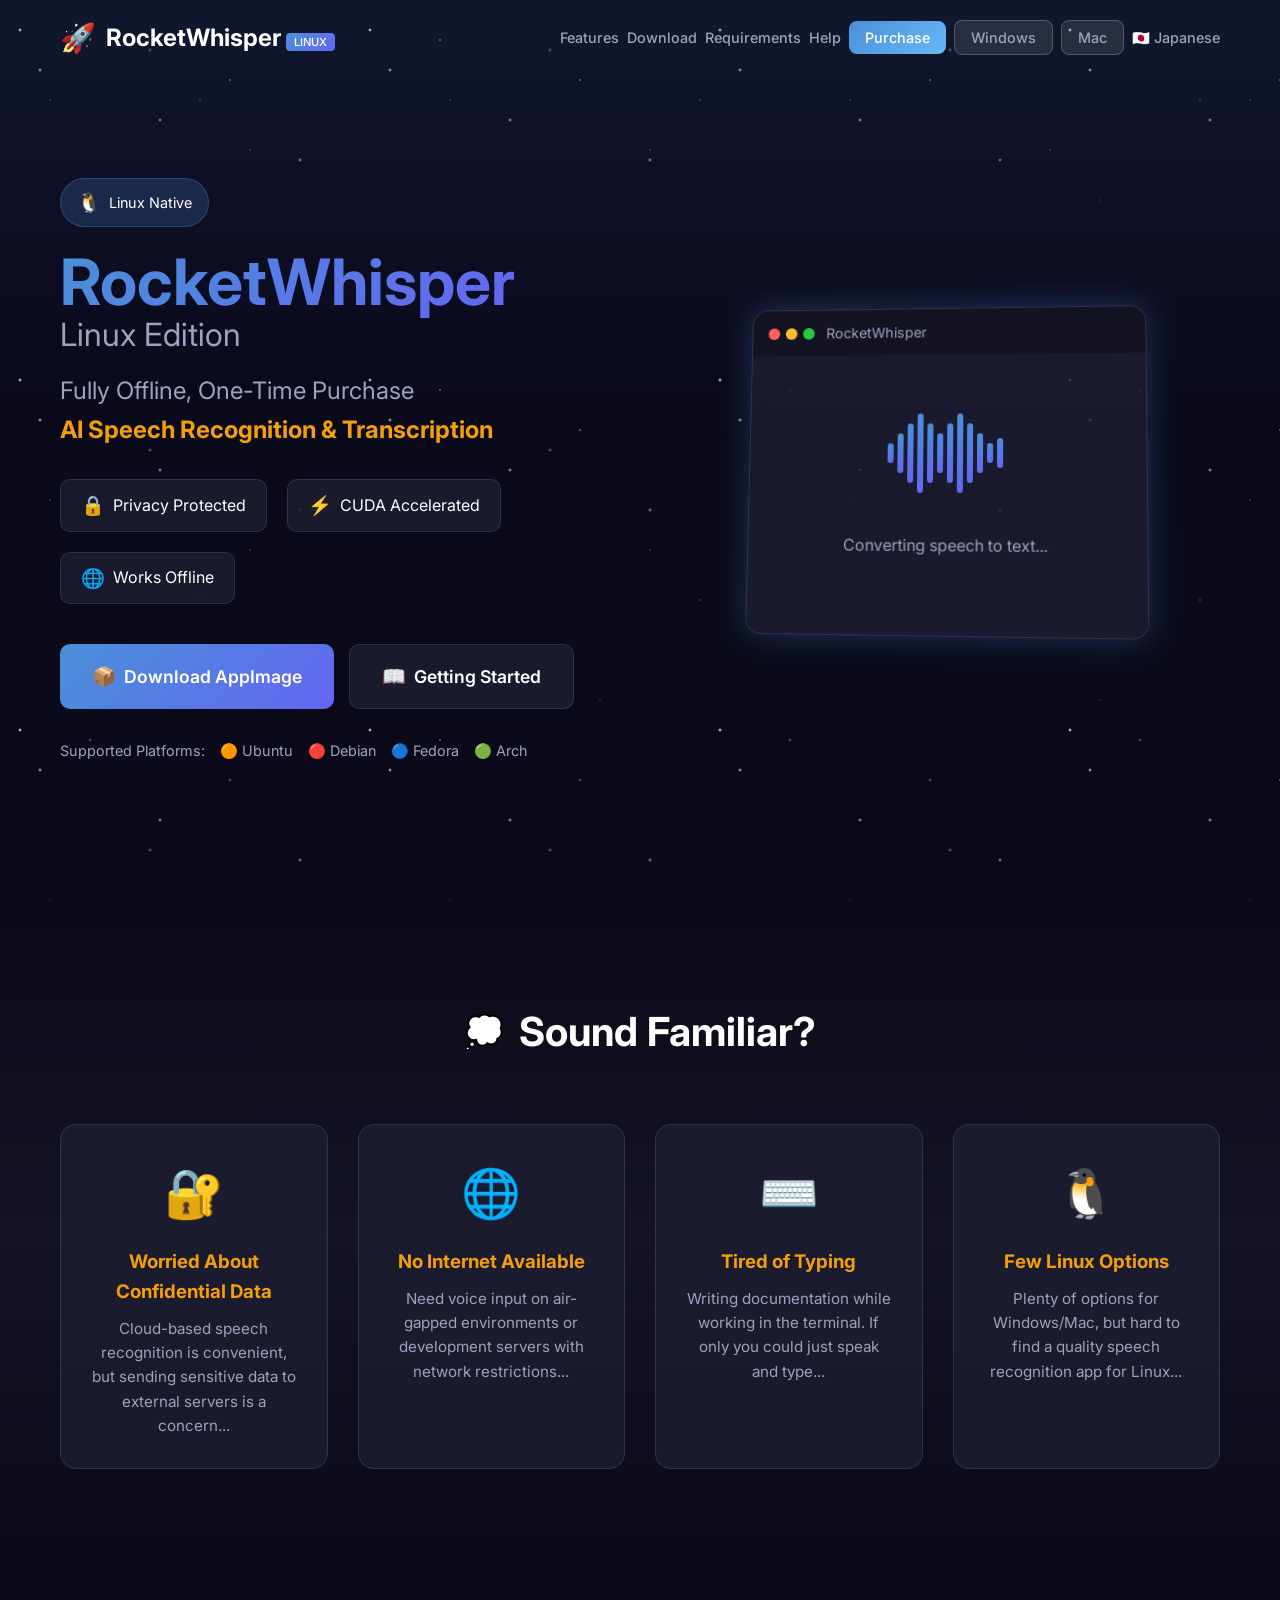
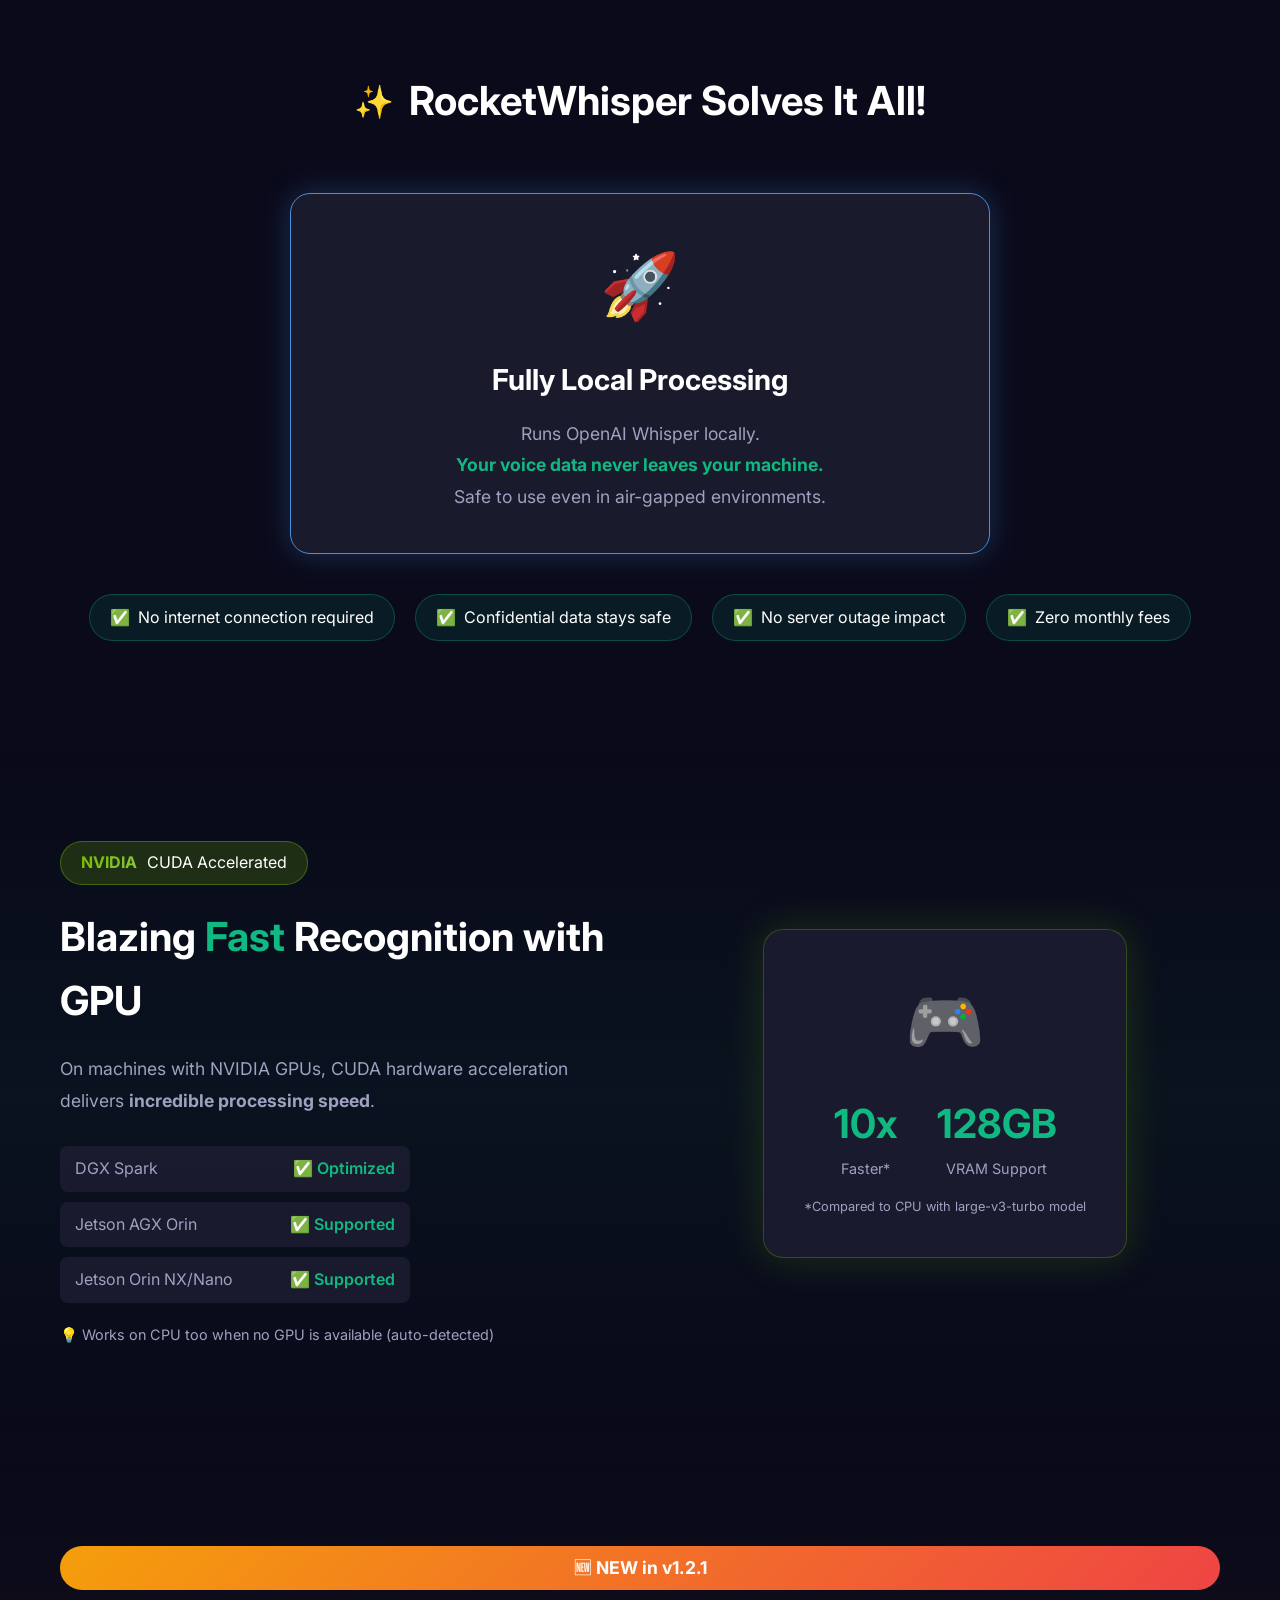
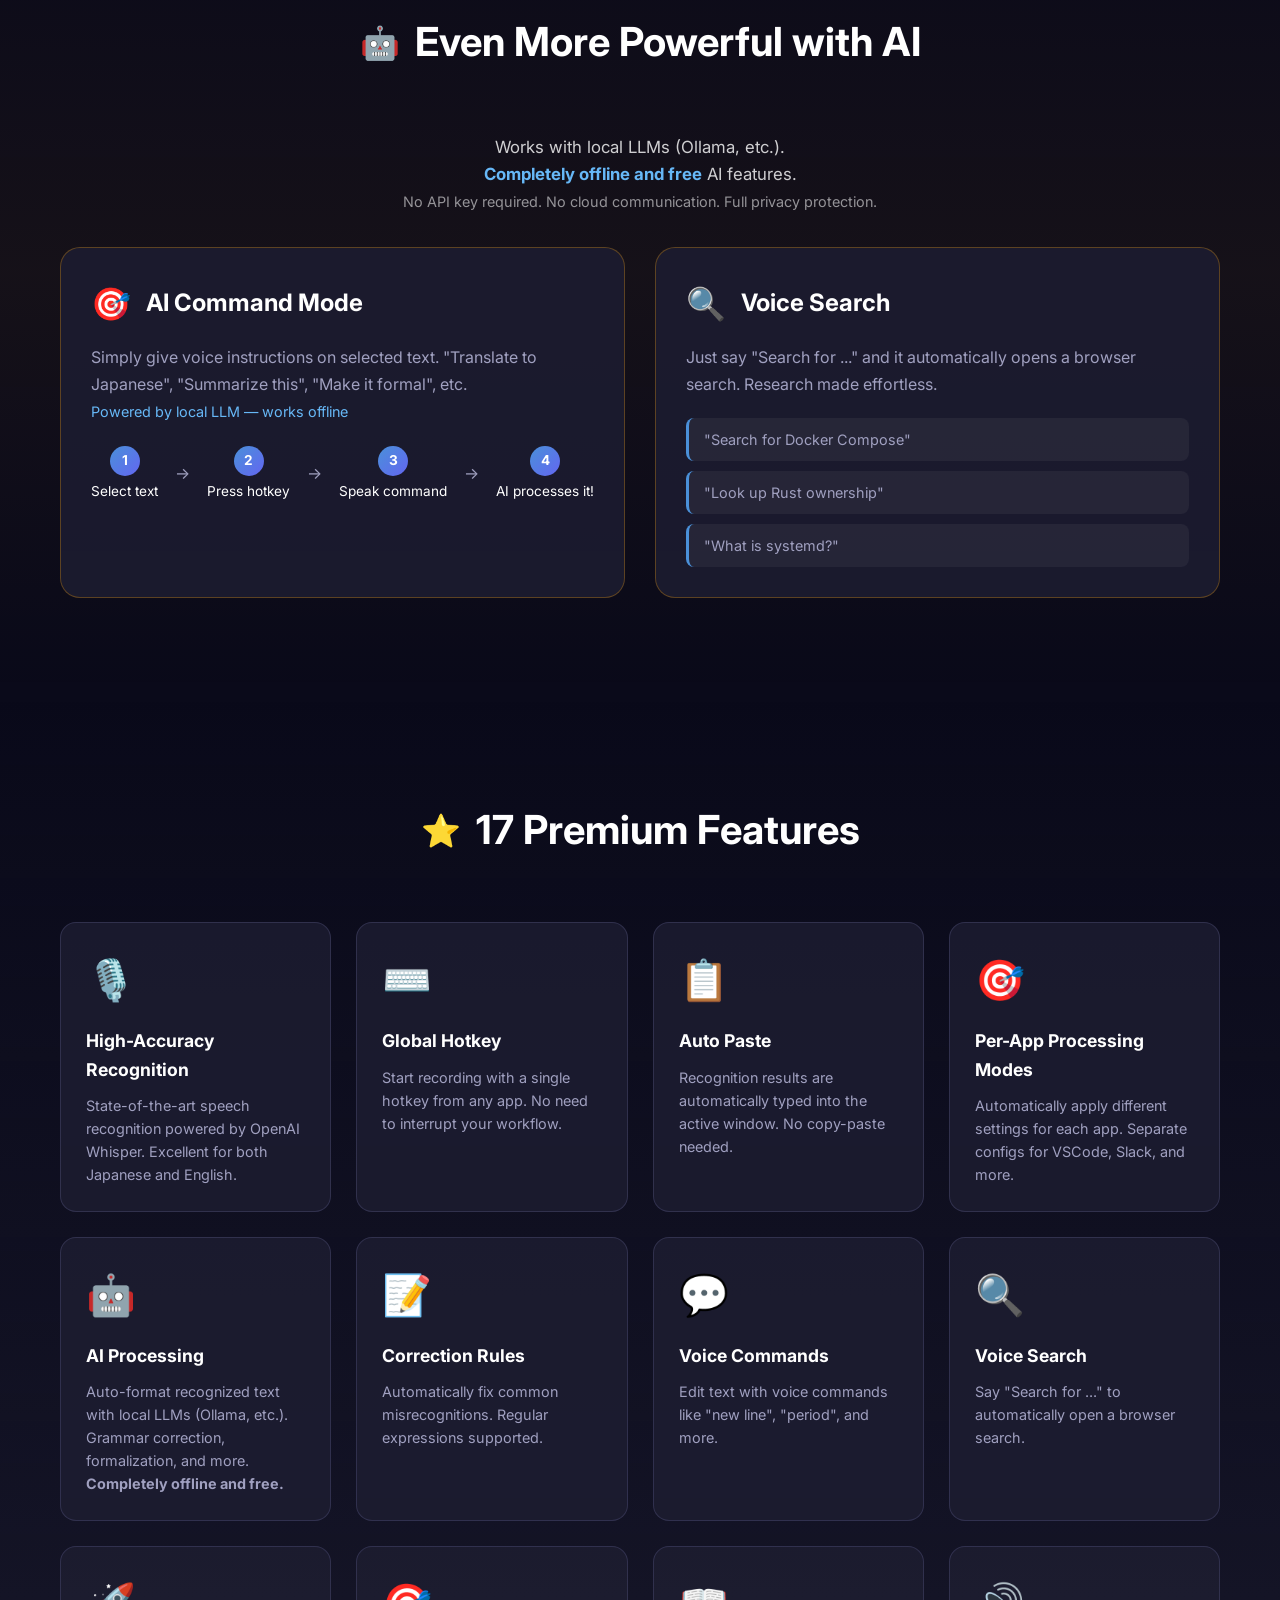
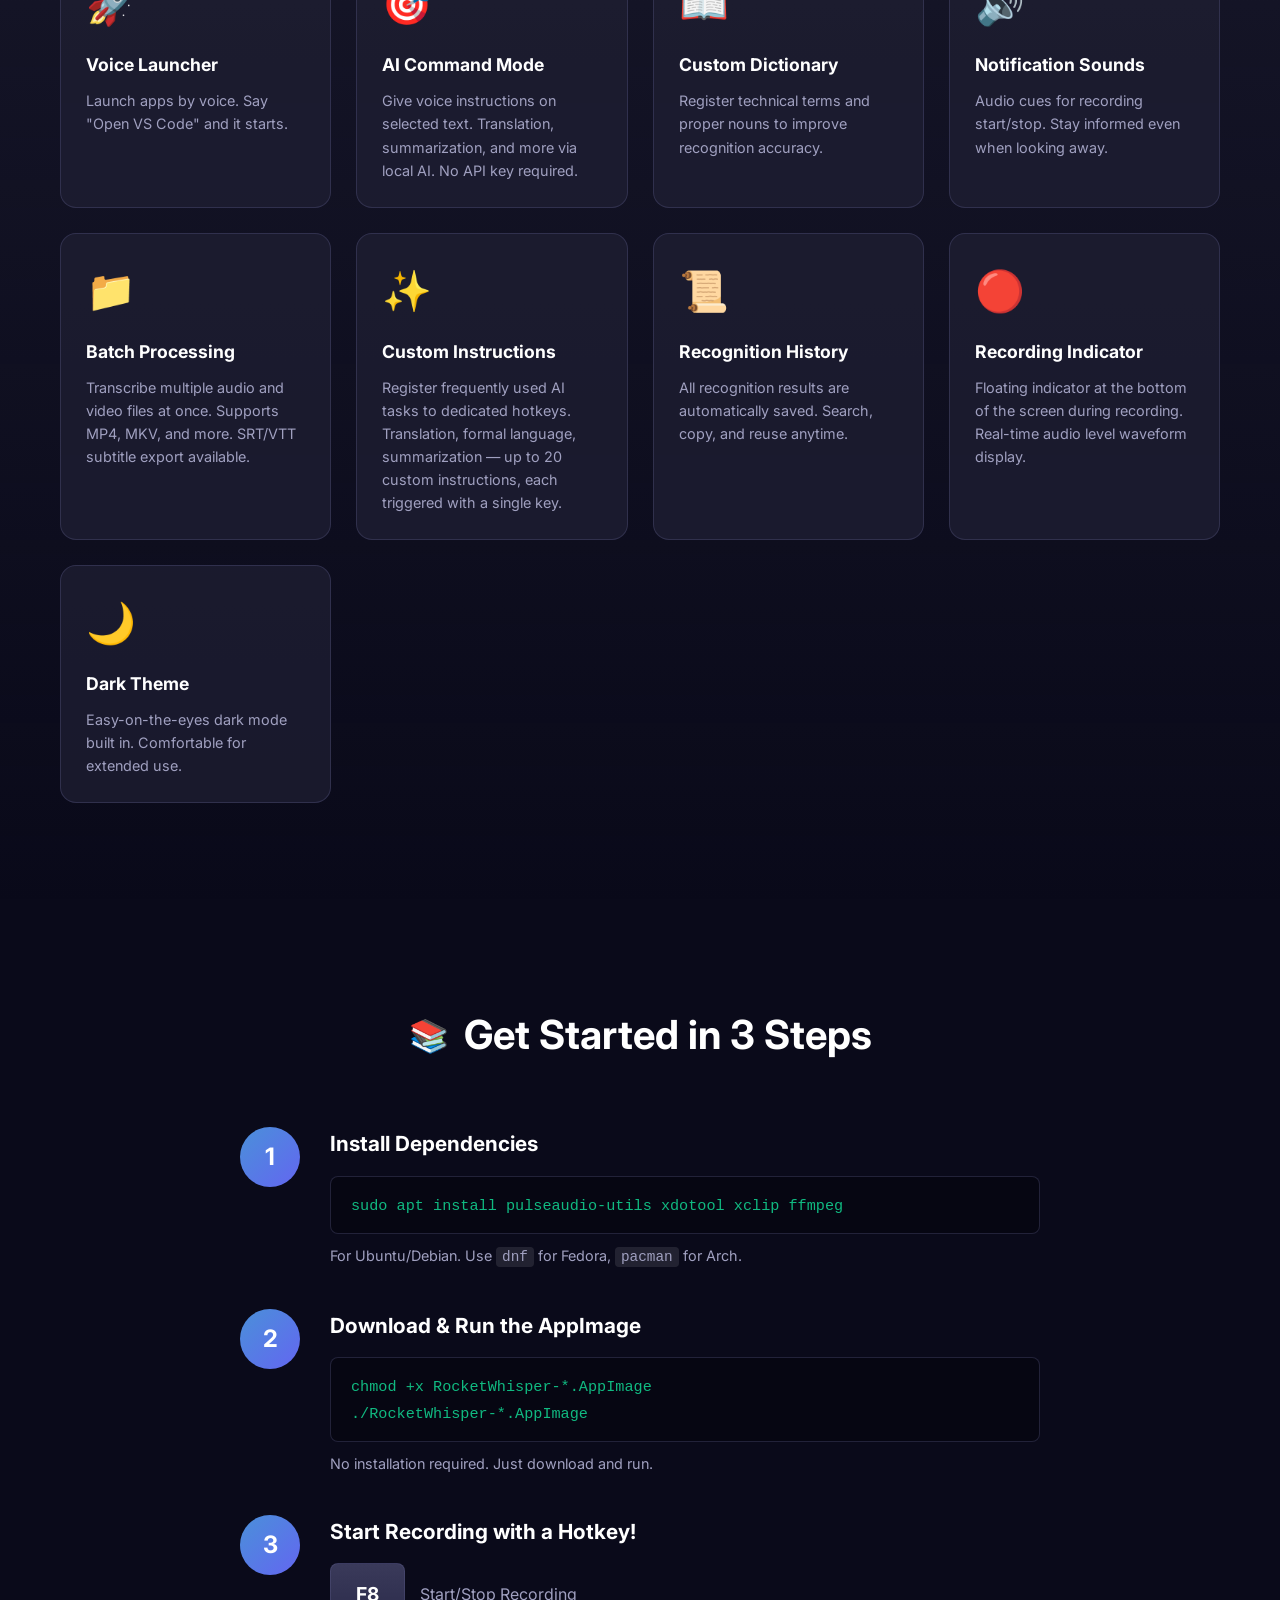
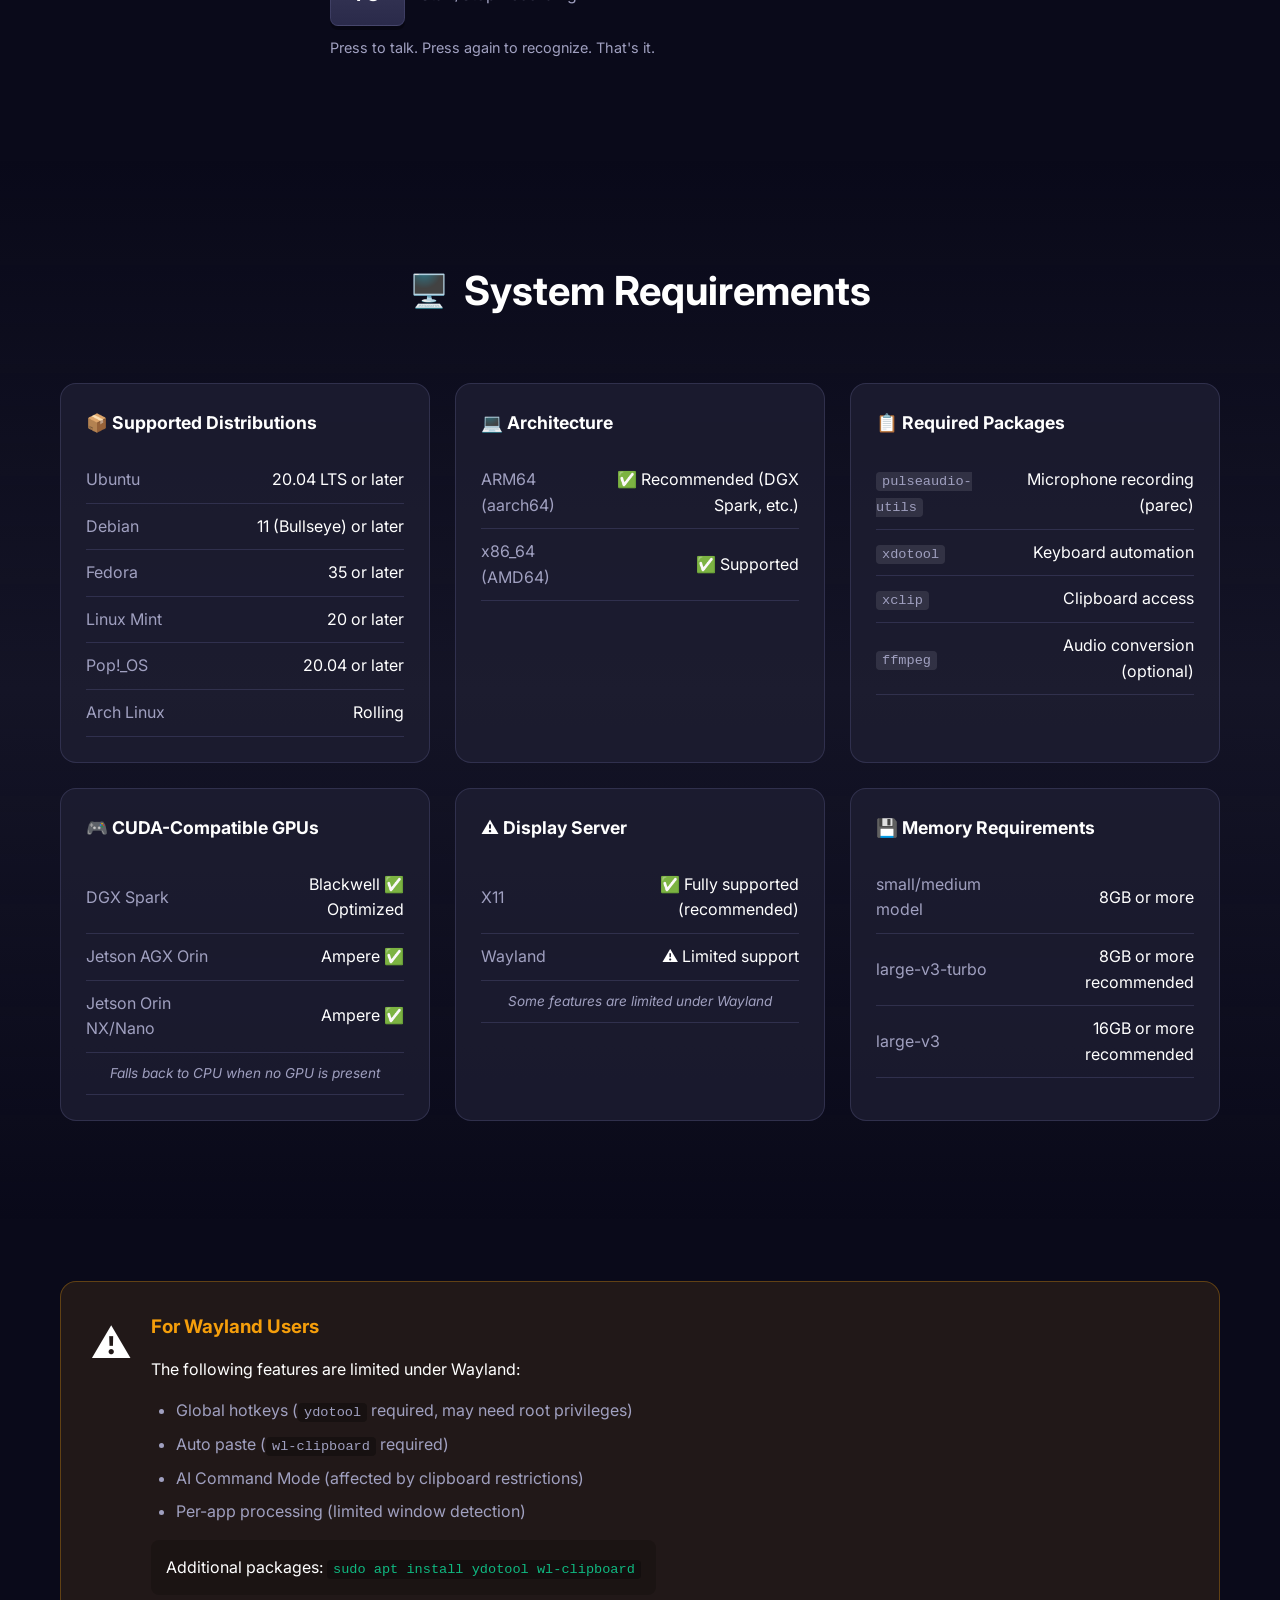
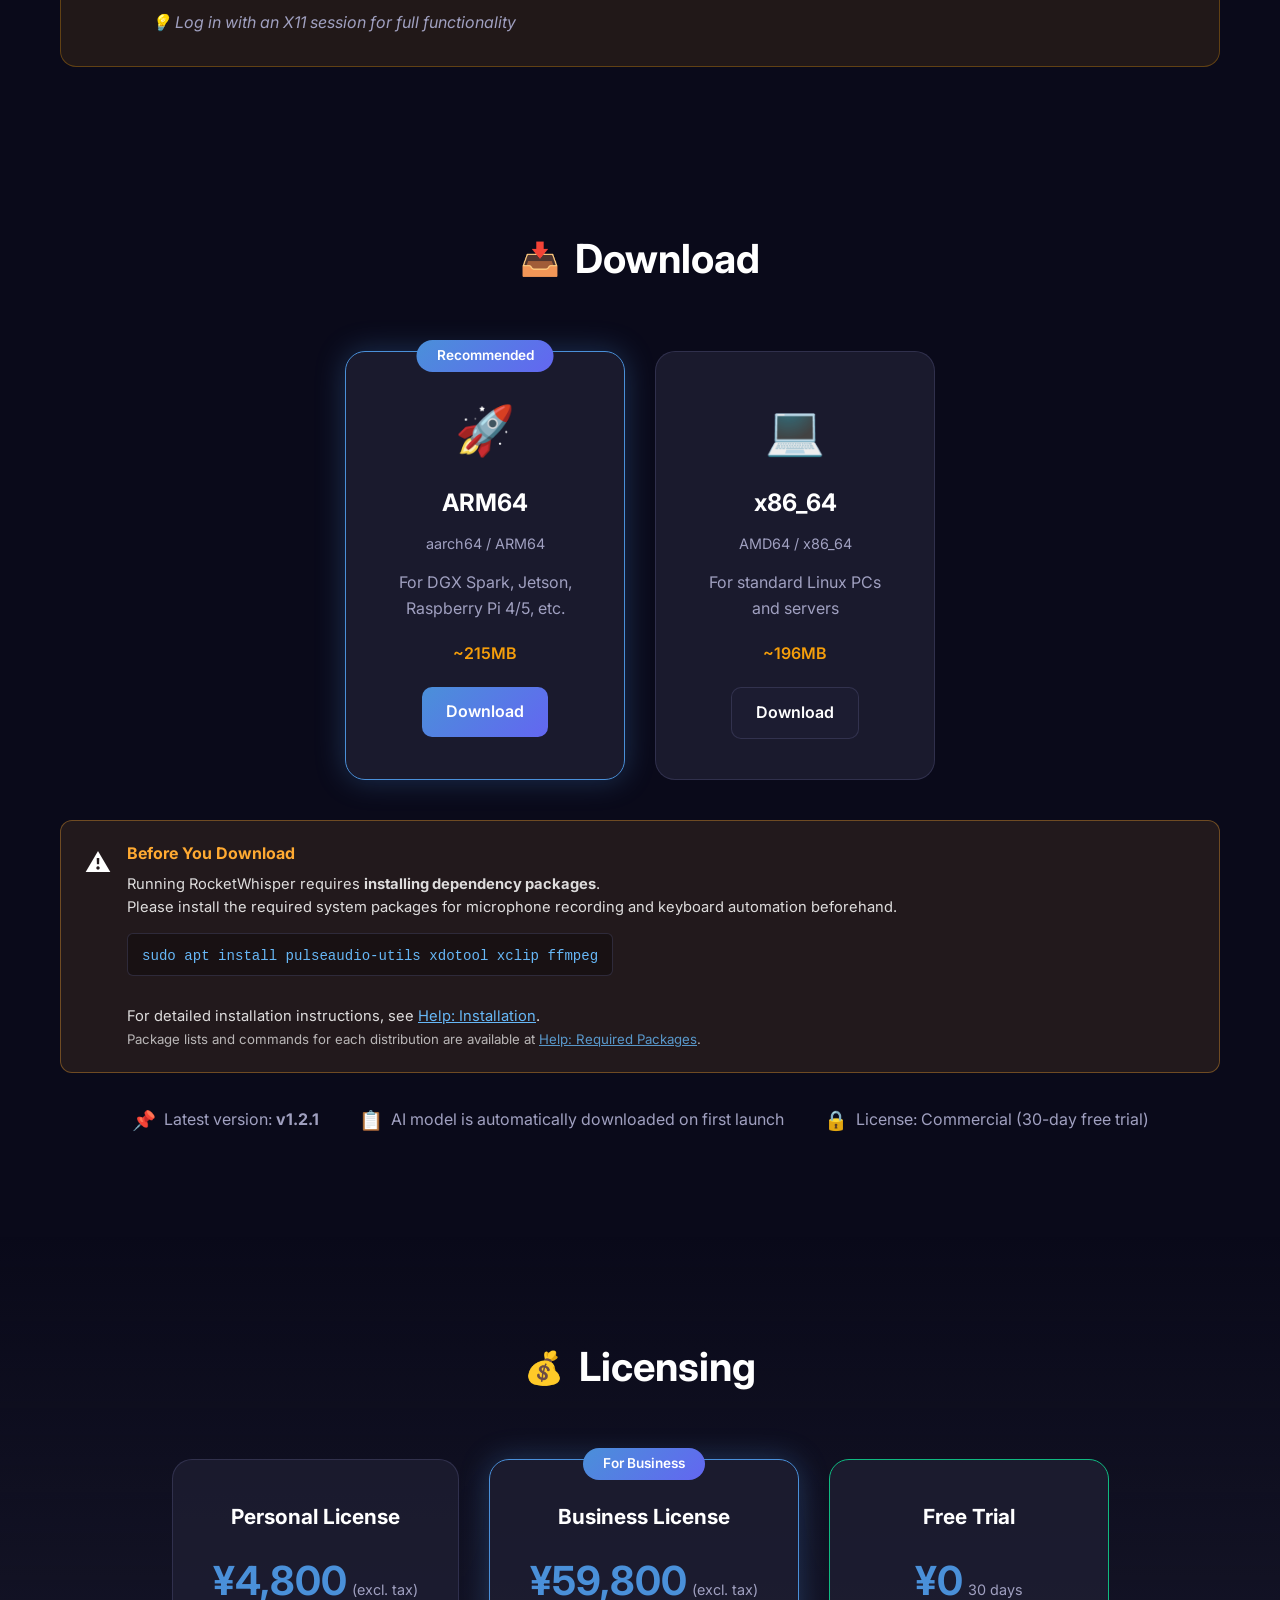
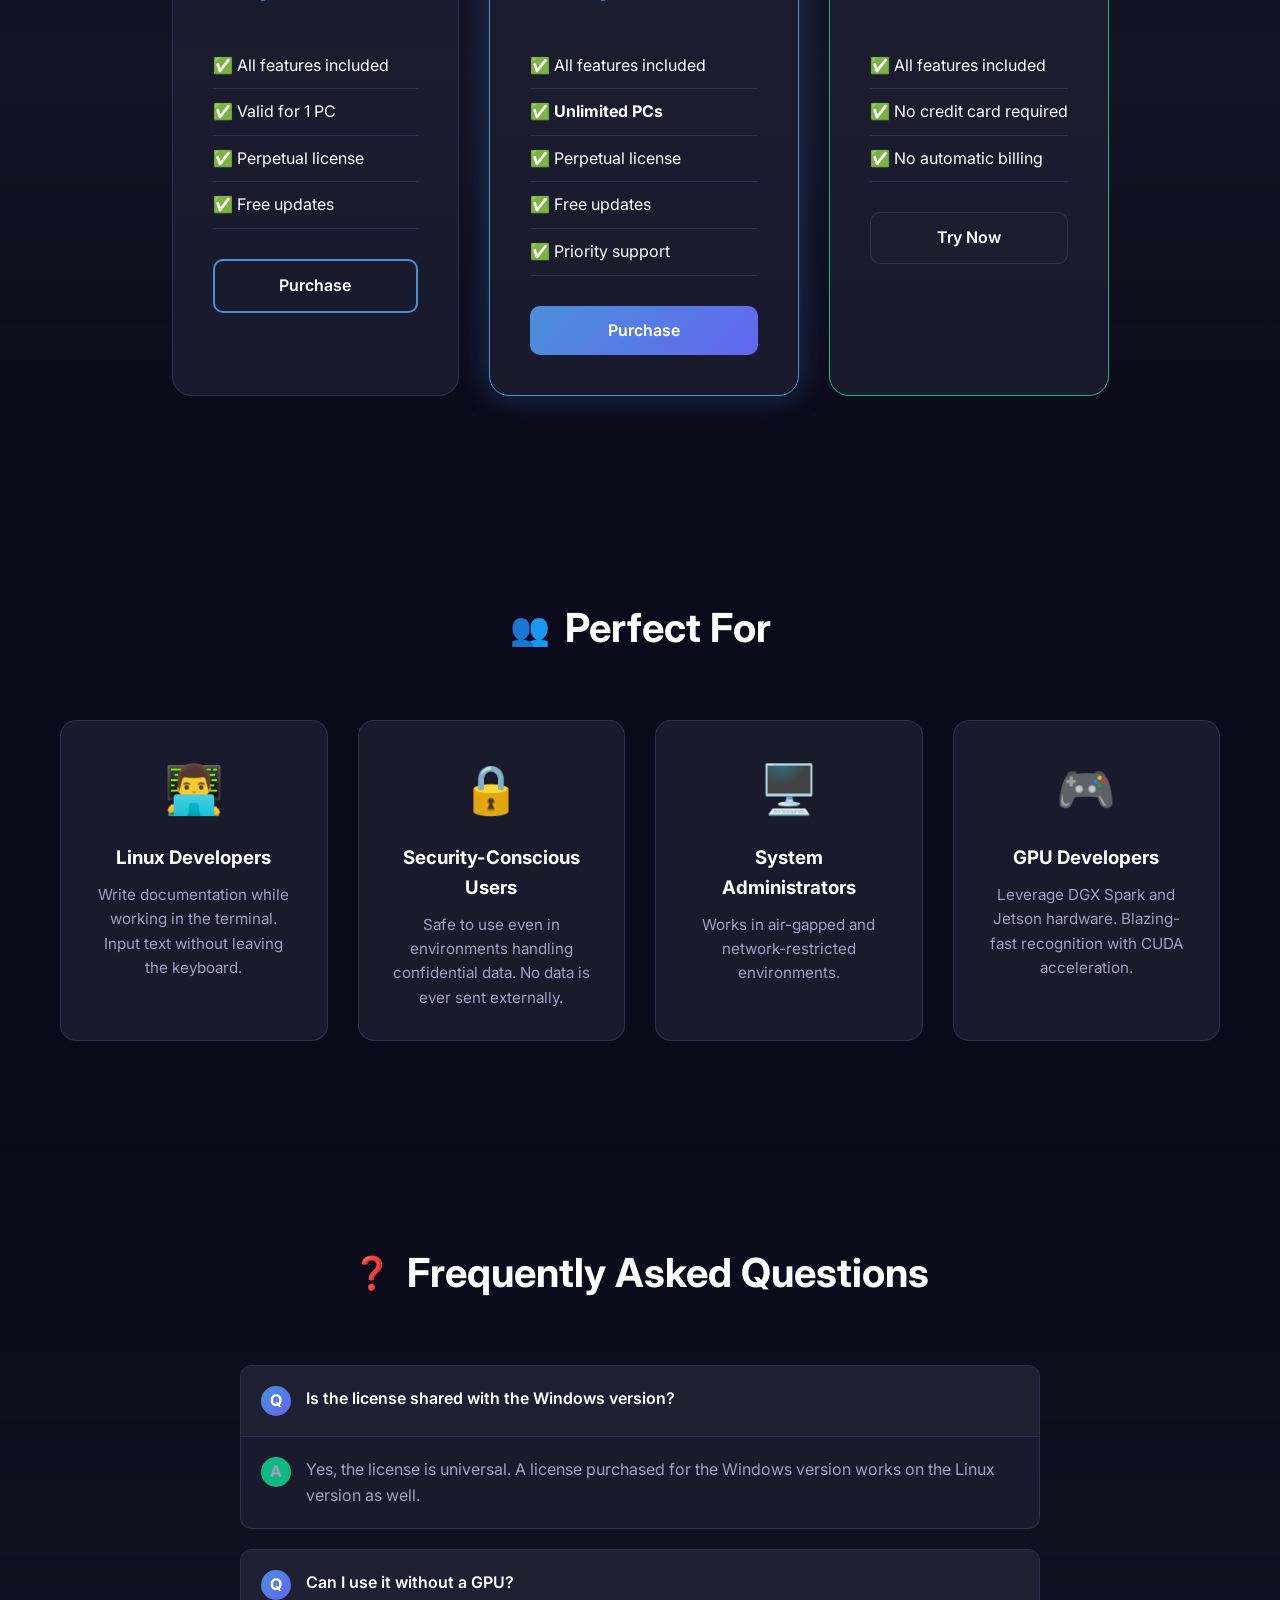
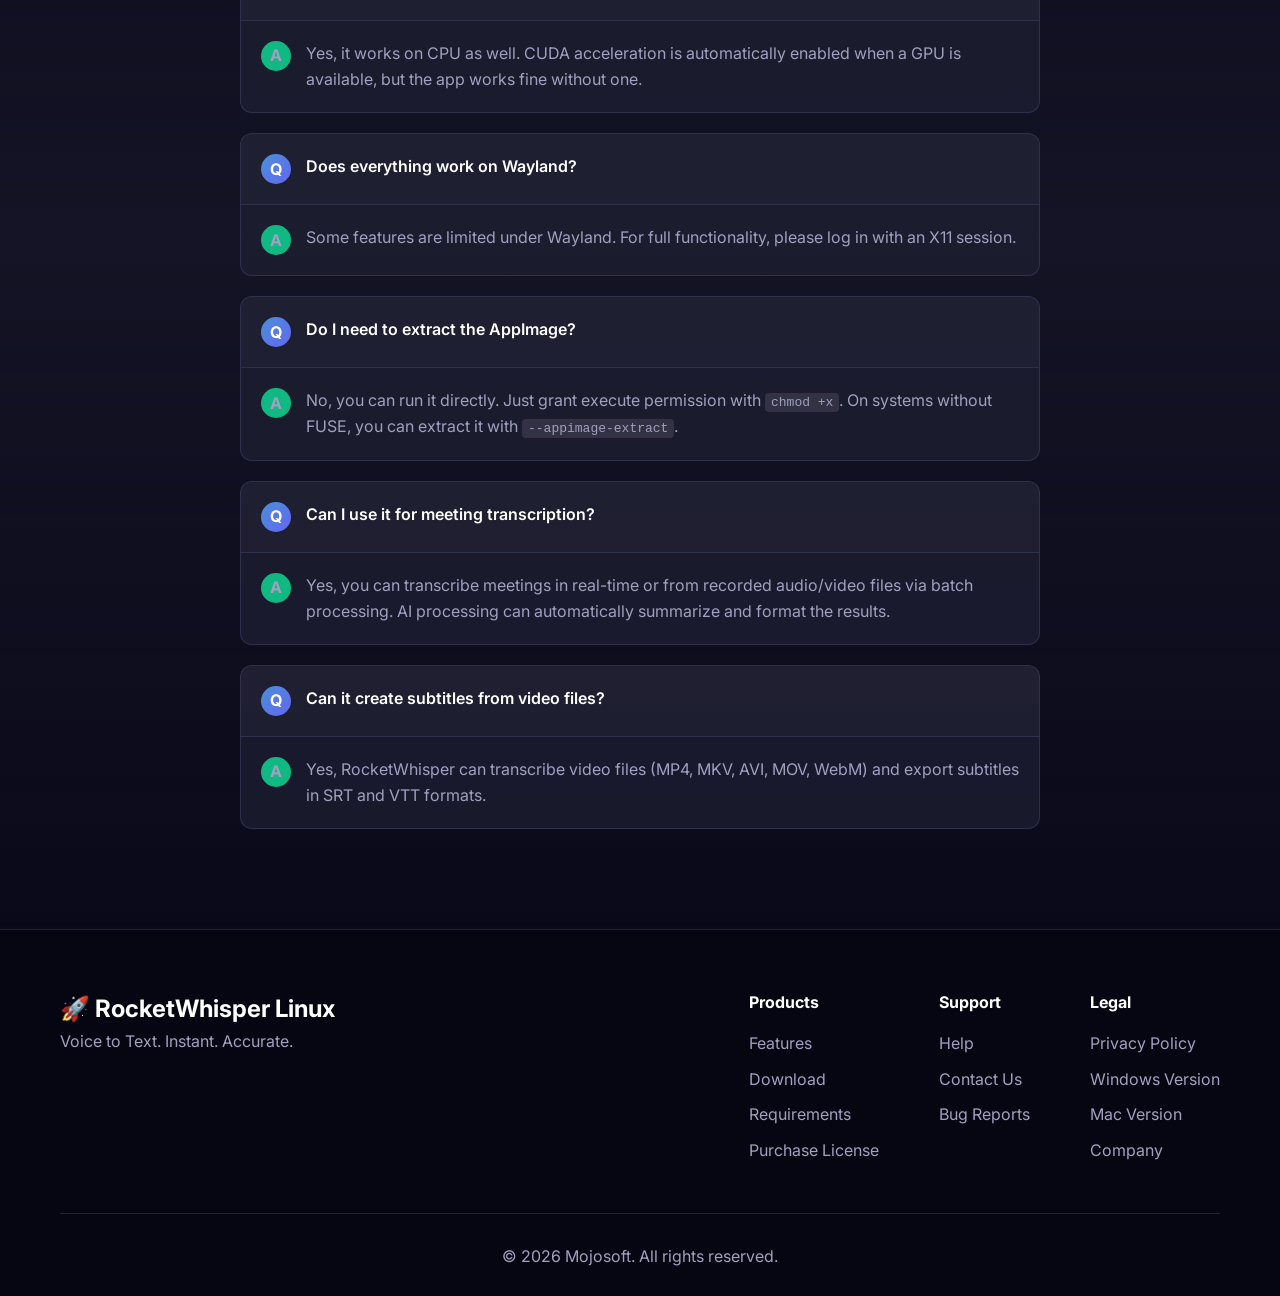
==== commit 562e6bcf: "Update version to 1.2.1" ====
--- a/en/index.html
+++ b/en/index.html
@@ -297,7 +297,7 @@
     <!-- NEW Features Section -->
     <section class="new-features-section">
         <div class="container">
-            <div class="new-badge-large">🆕 NEW in v1.2.0</div>
+            <div class="new-badge-large">🆕 NEW in v1.2.1</div>
             <h2 class="section-title">
                 <span class="title-icon">🤖</span>
                 Even More Powerful with AI
@@ -672,7 +672,7 @@
                         Raspberry Pi 4/5, etc.
                     </p>
                     <div class="card-size">~215MB</div>
-                    <a href="https://mojosoft.biz/RocketWhisper-1.2.0-aarch64.AppImage" class="btn btn-primary">
+                    <a href="https://mojosoft.biz/RocketWhisper-1.2.1-aarch64.AppImage" class="btn btn-primary">
                         Download
                     </a>
                 </div>
@@ -685,7 +685,7 @@
                         and servers
                     </p>
                     <div class="card-size">~196MB</div>
-                    <a href="https://mojosoft.biz/RocketWhisper-1.2.0-x86_64.AppImage" class="btn btn-secondary">
+                    <a href="https://mojosoft.biz/RocketWhisper-1.2.1-x86_64.AppImage" class="btn btn-secondary">
                         Download
                     </a>
                 </div>
@@ -708,7 +708,7 @@
             <div class="download-info">
                 <div class="info-item">
                     <span class="info-icon">📌</span>
-                    <span>Latest version: <strong>v1.2.0</strong></span>
+                    <span>Latest version: <strong>v1.2.1</strong></span>
                 </div>
                 <div class="info-item">
                     <span class="info-icon">📋</span>
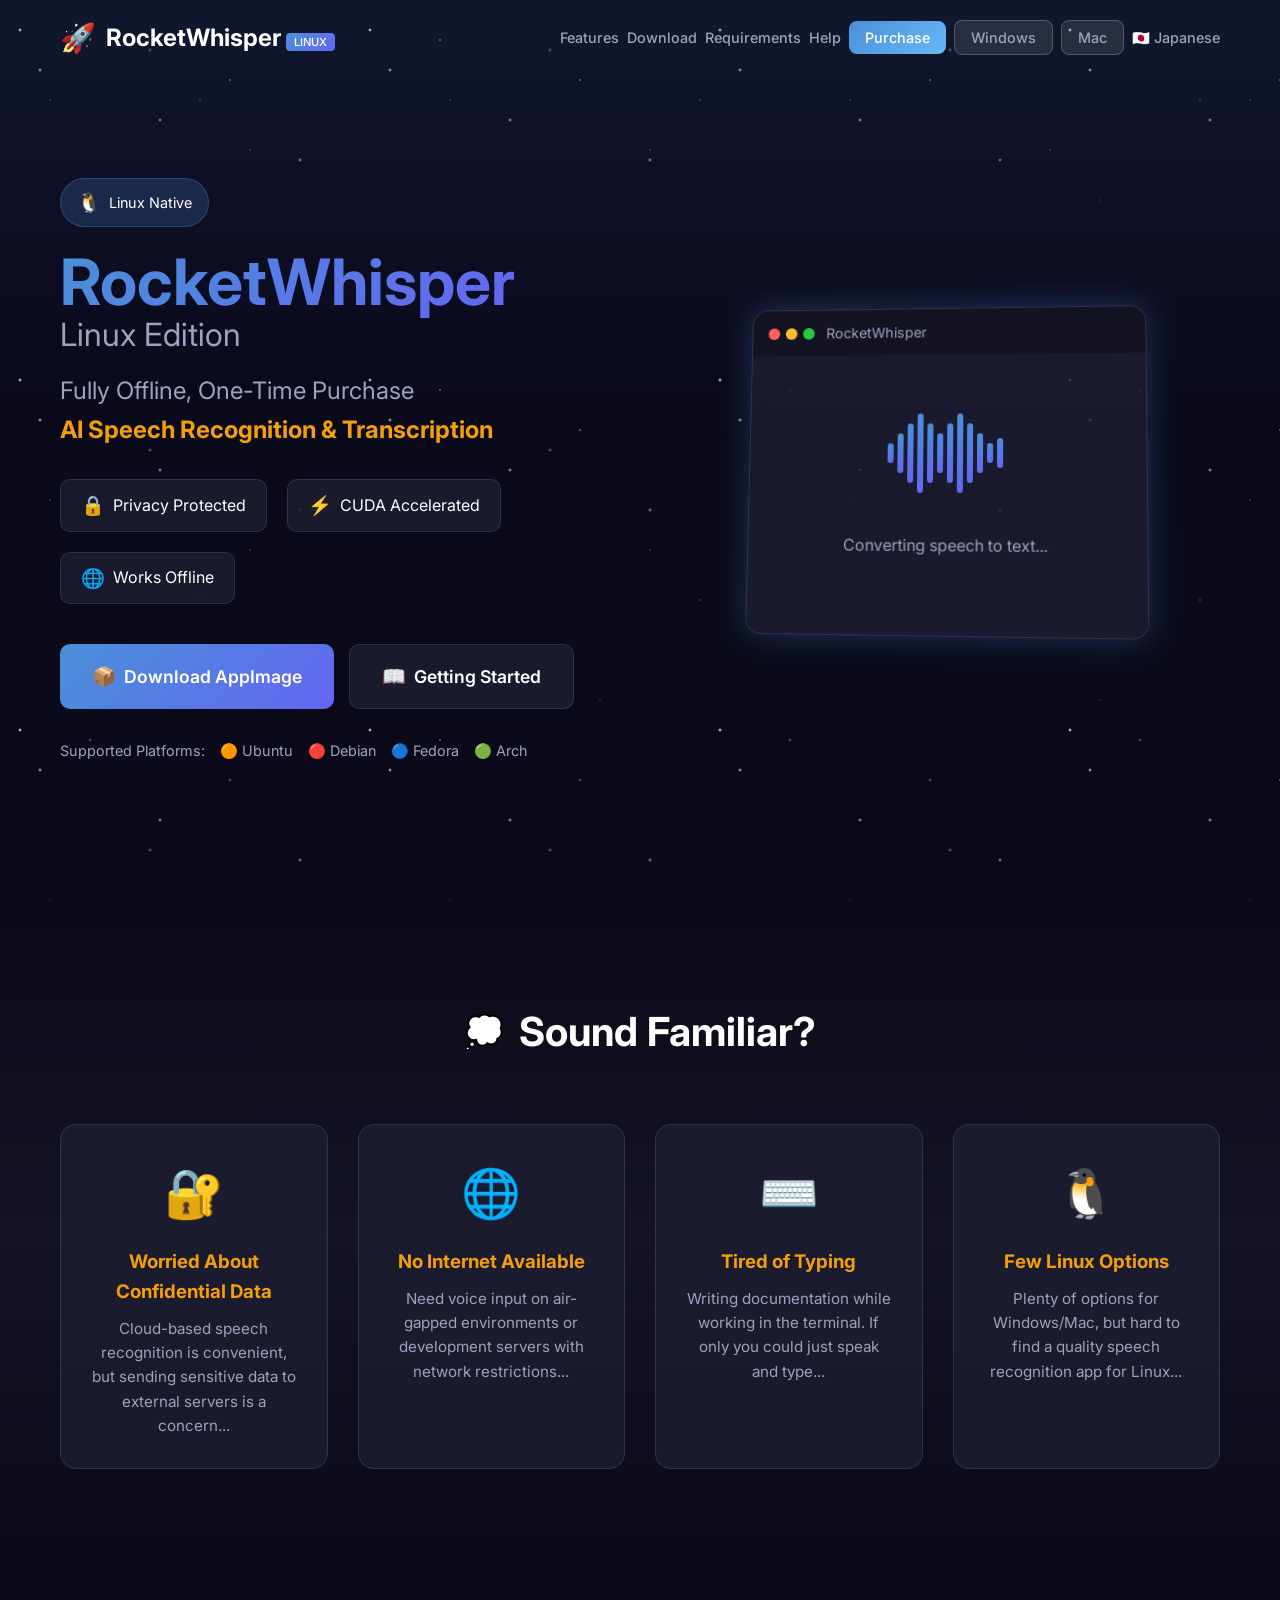
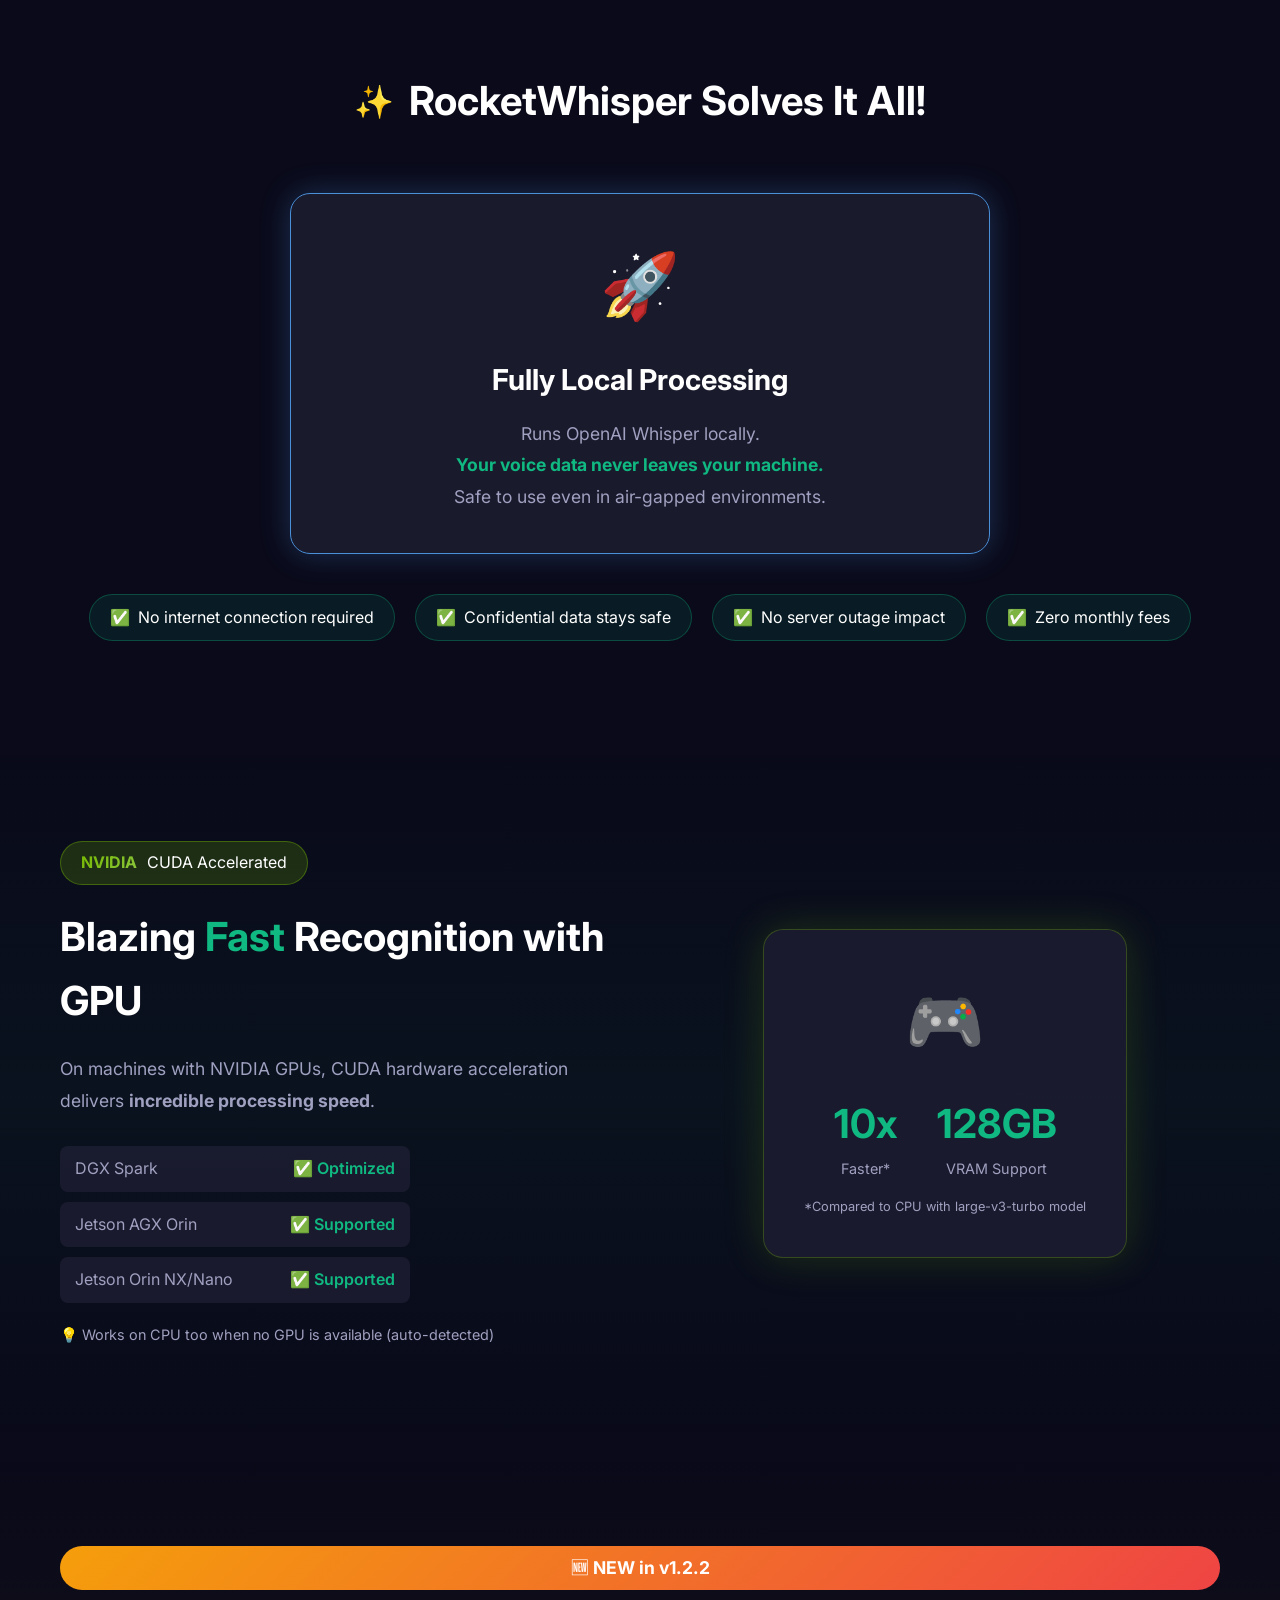
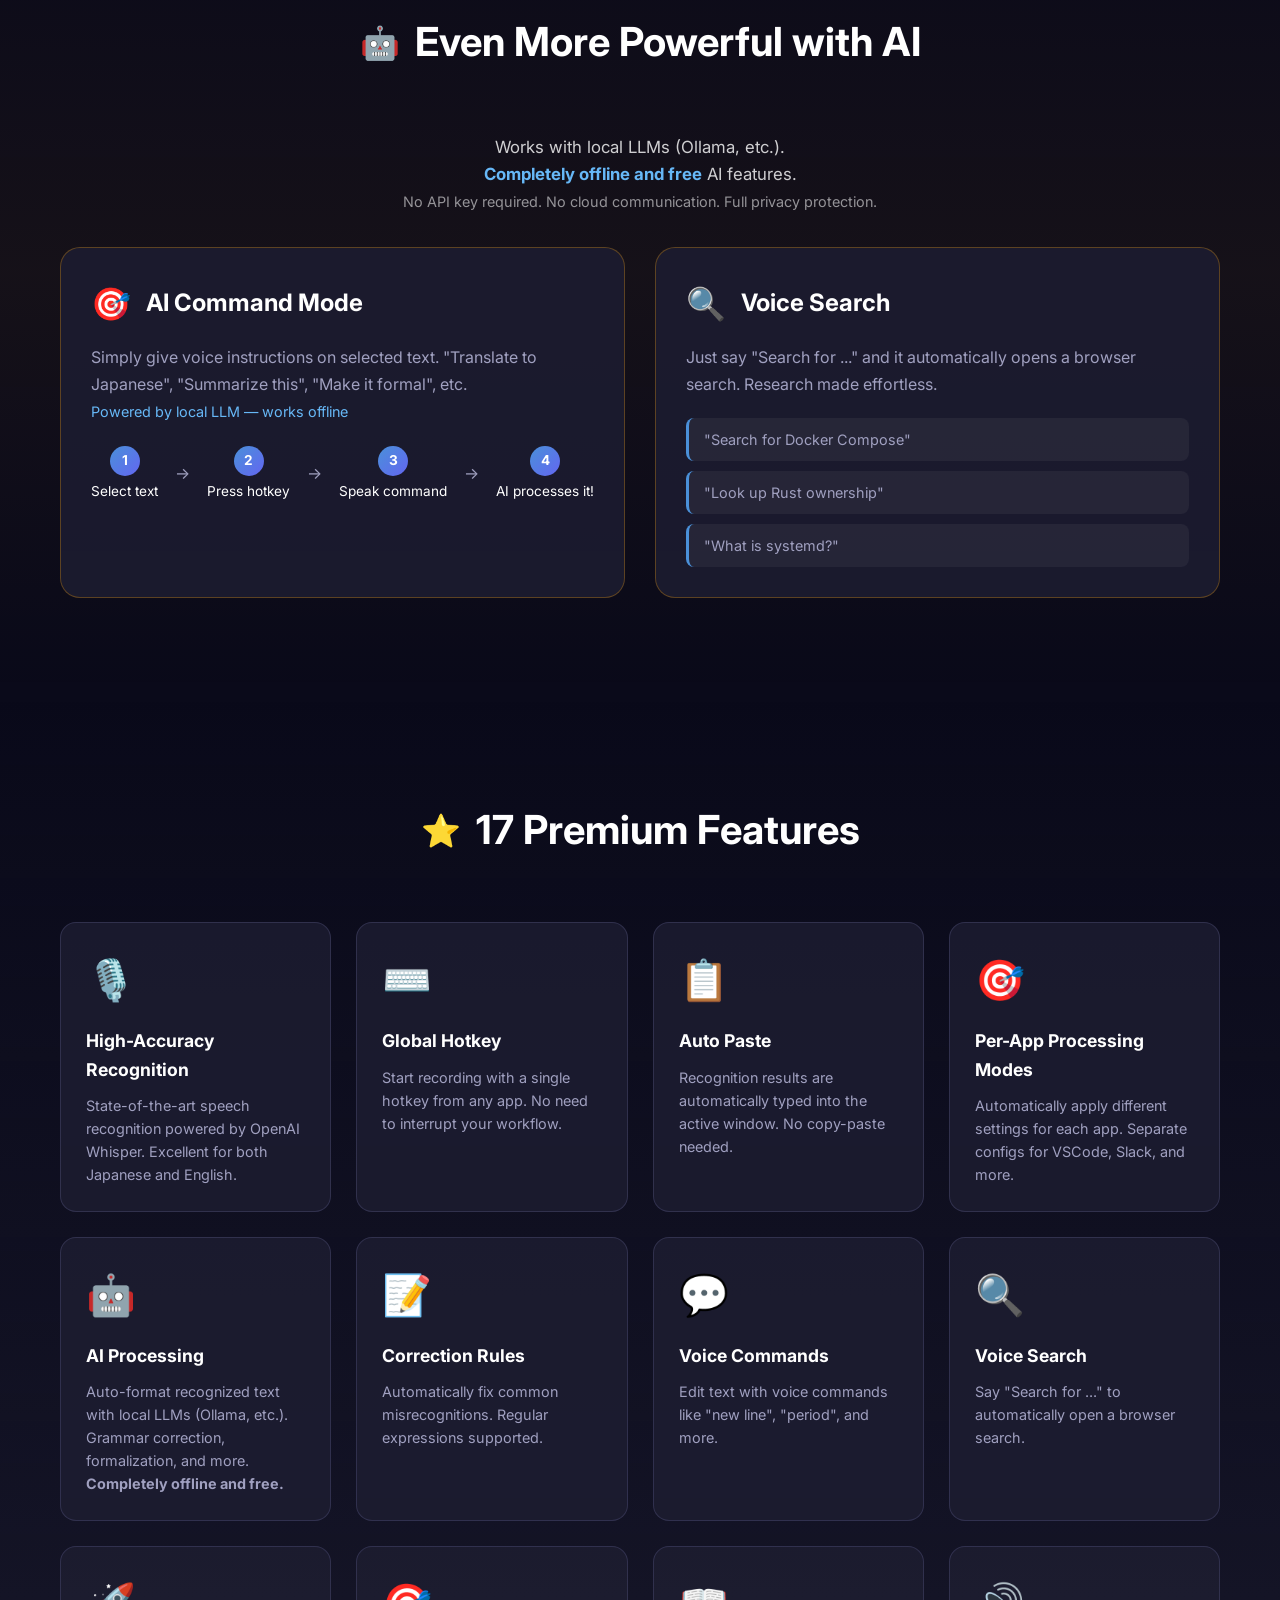
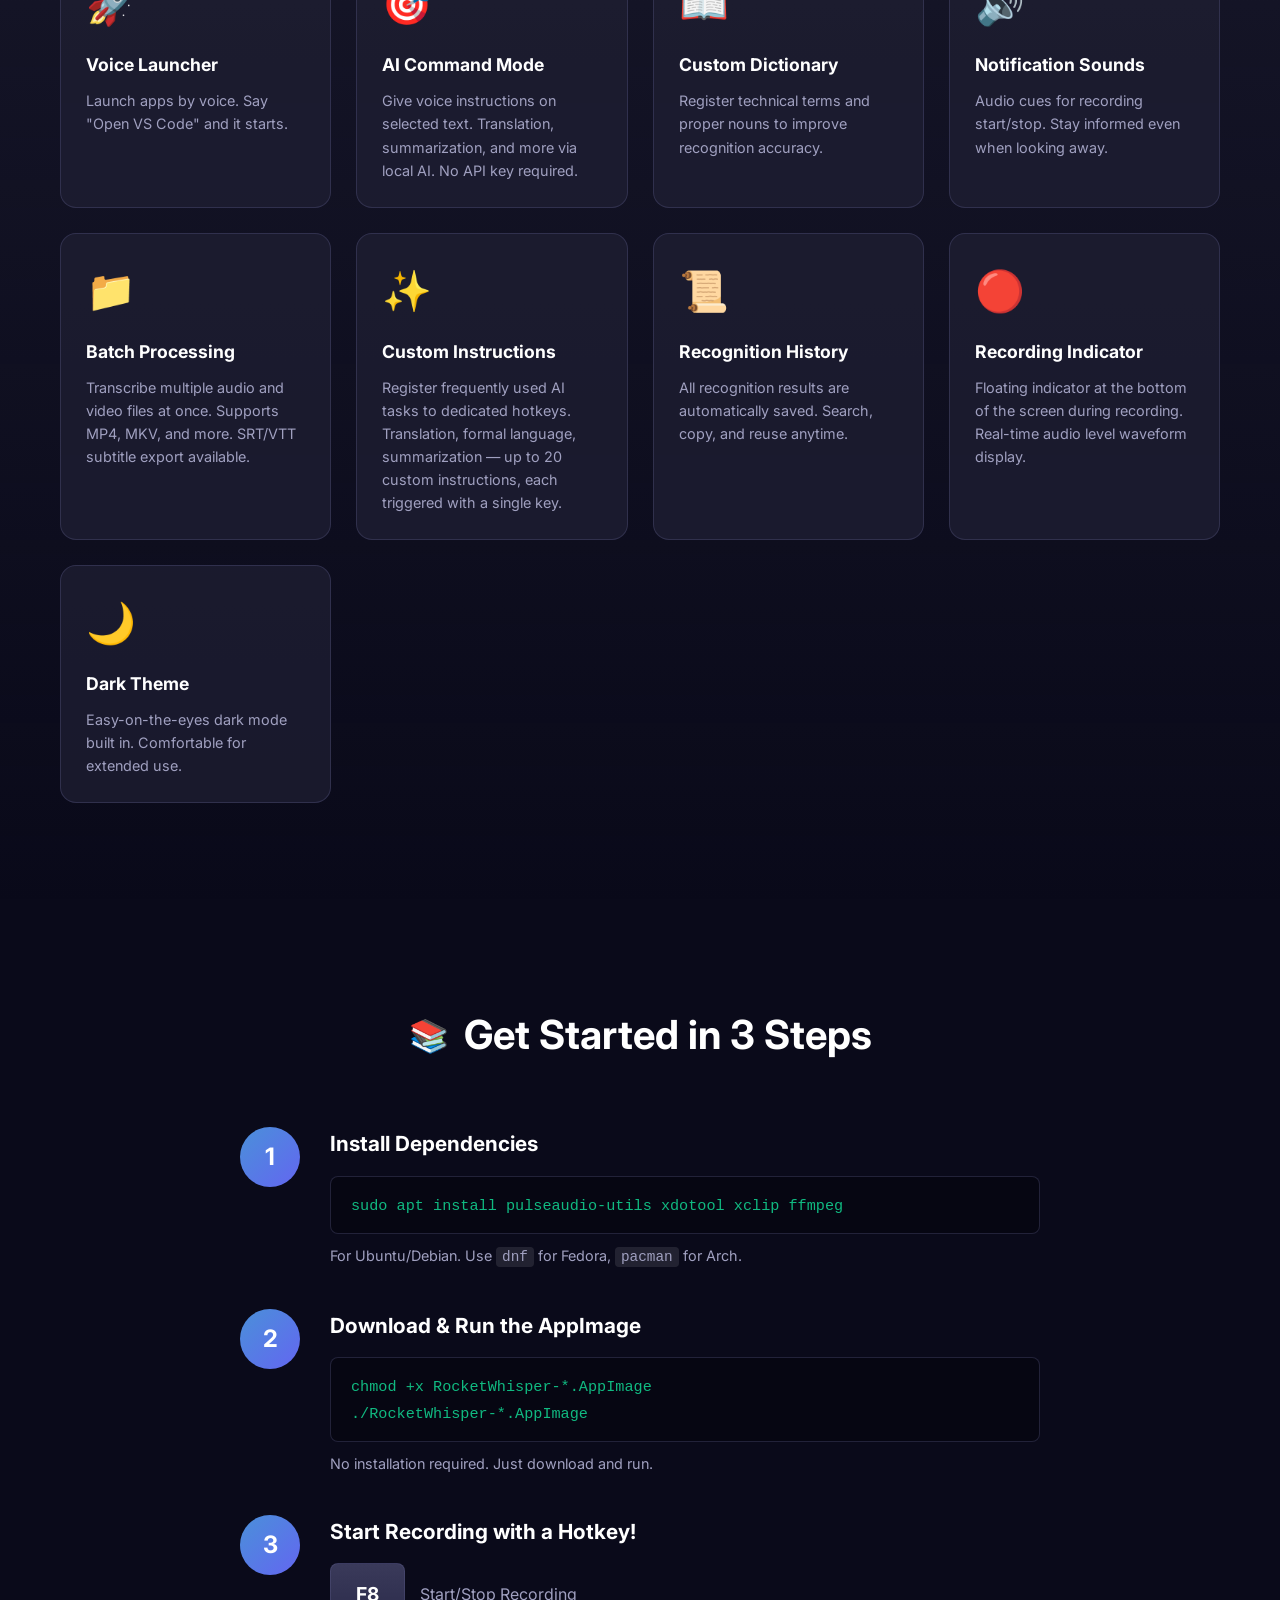
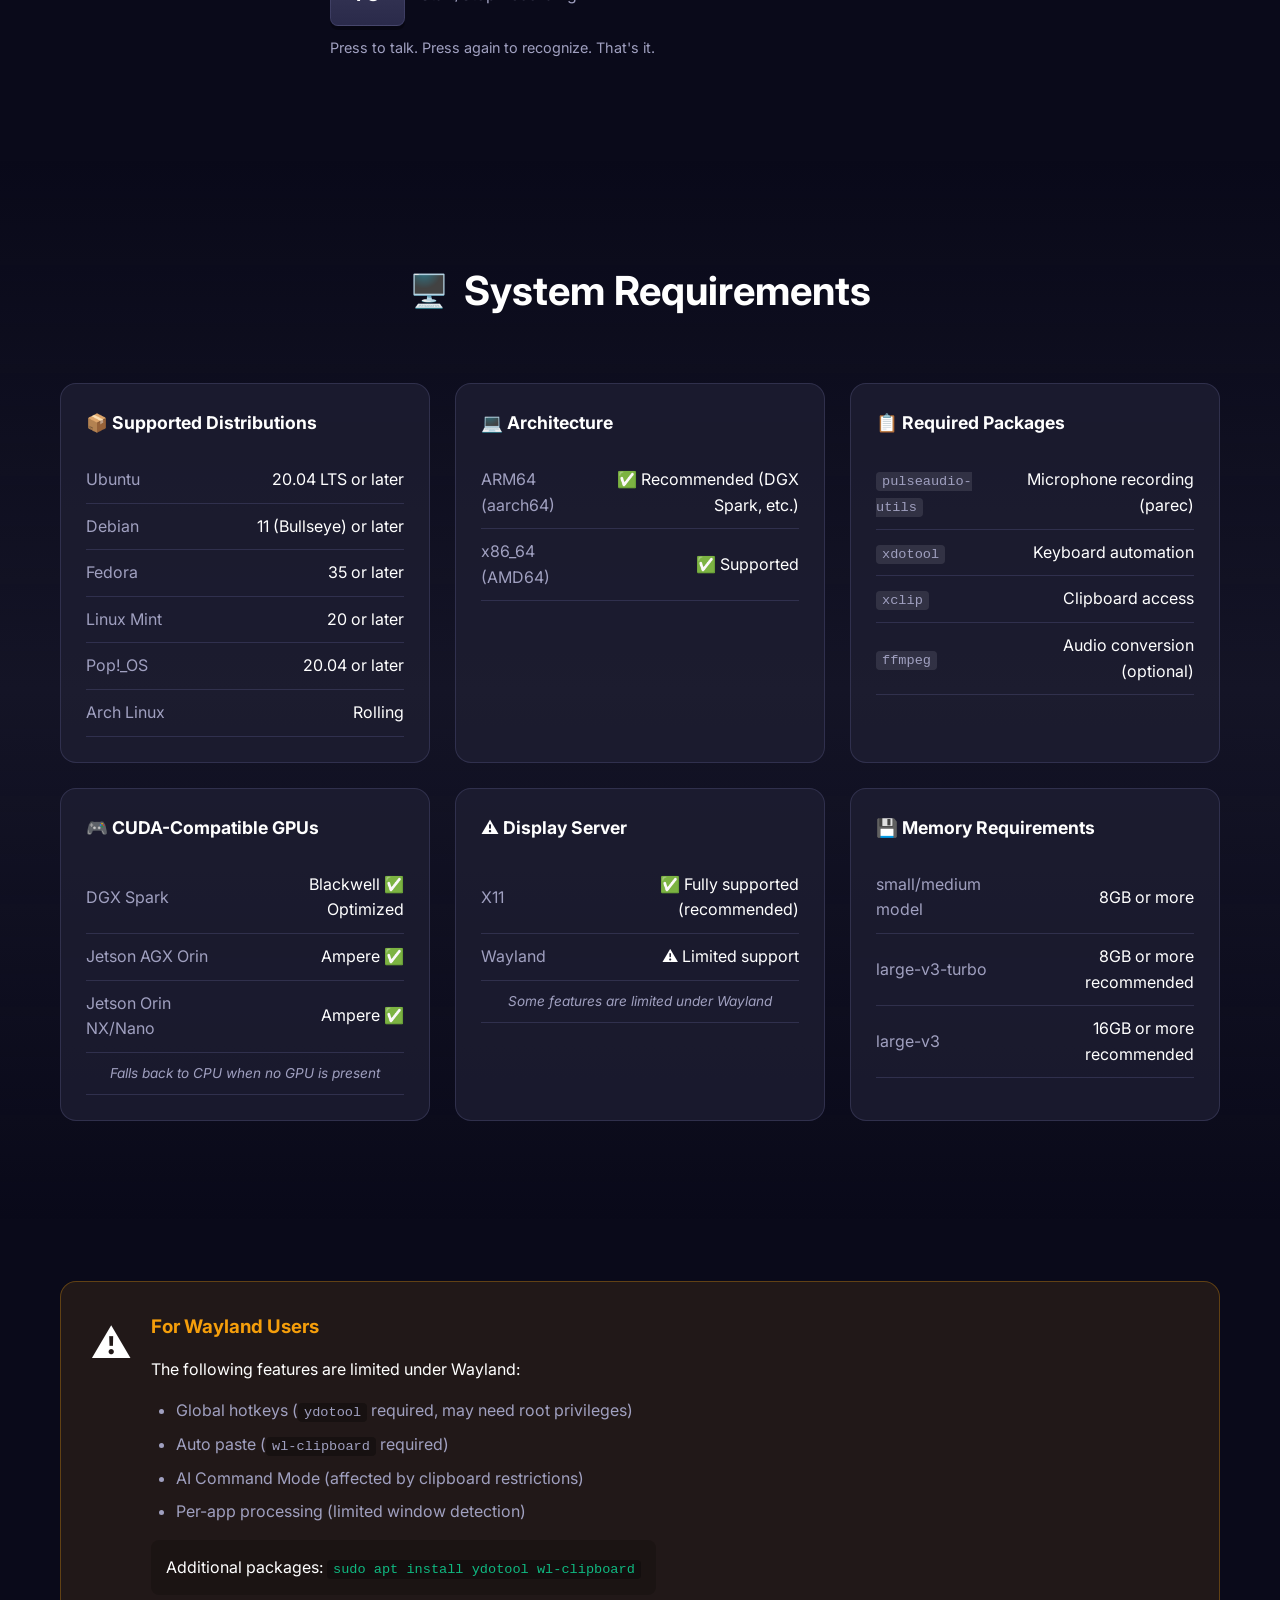
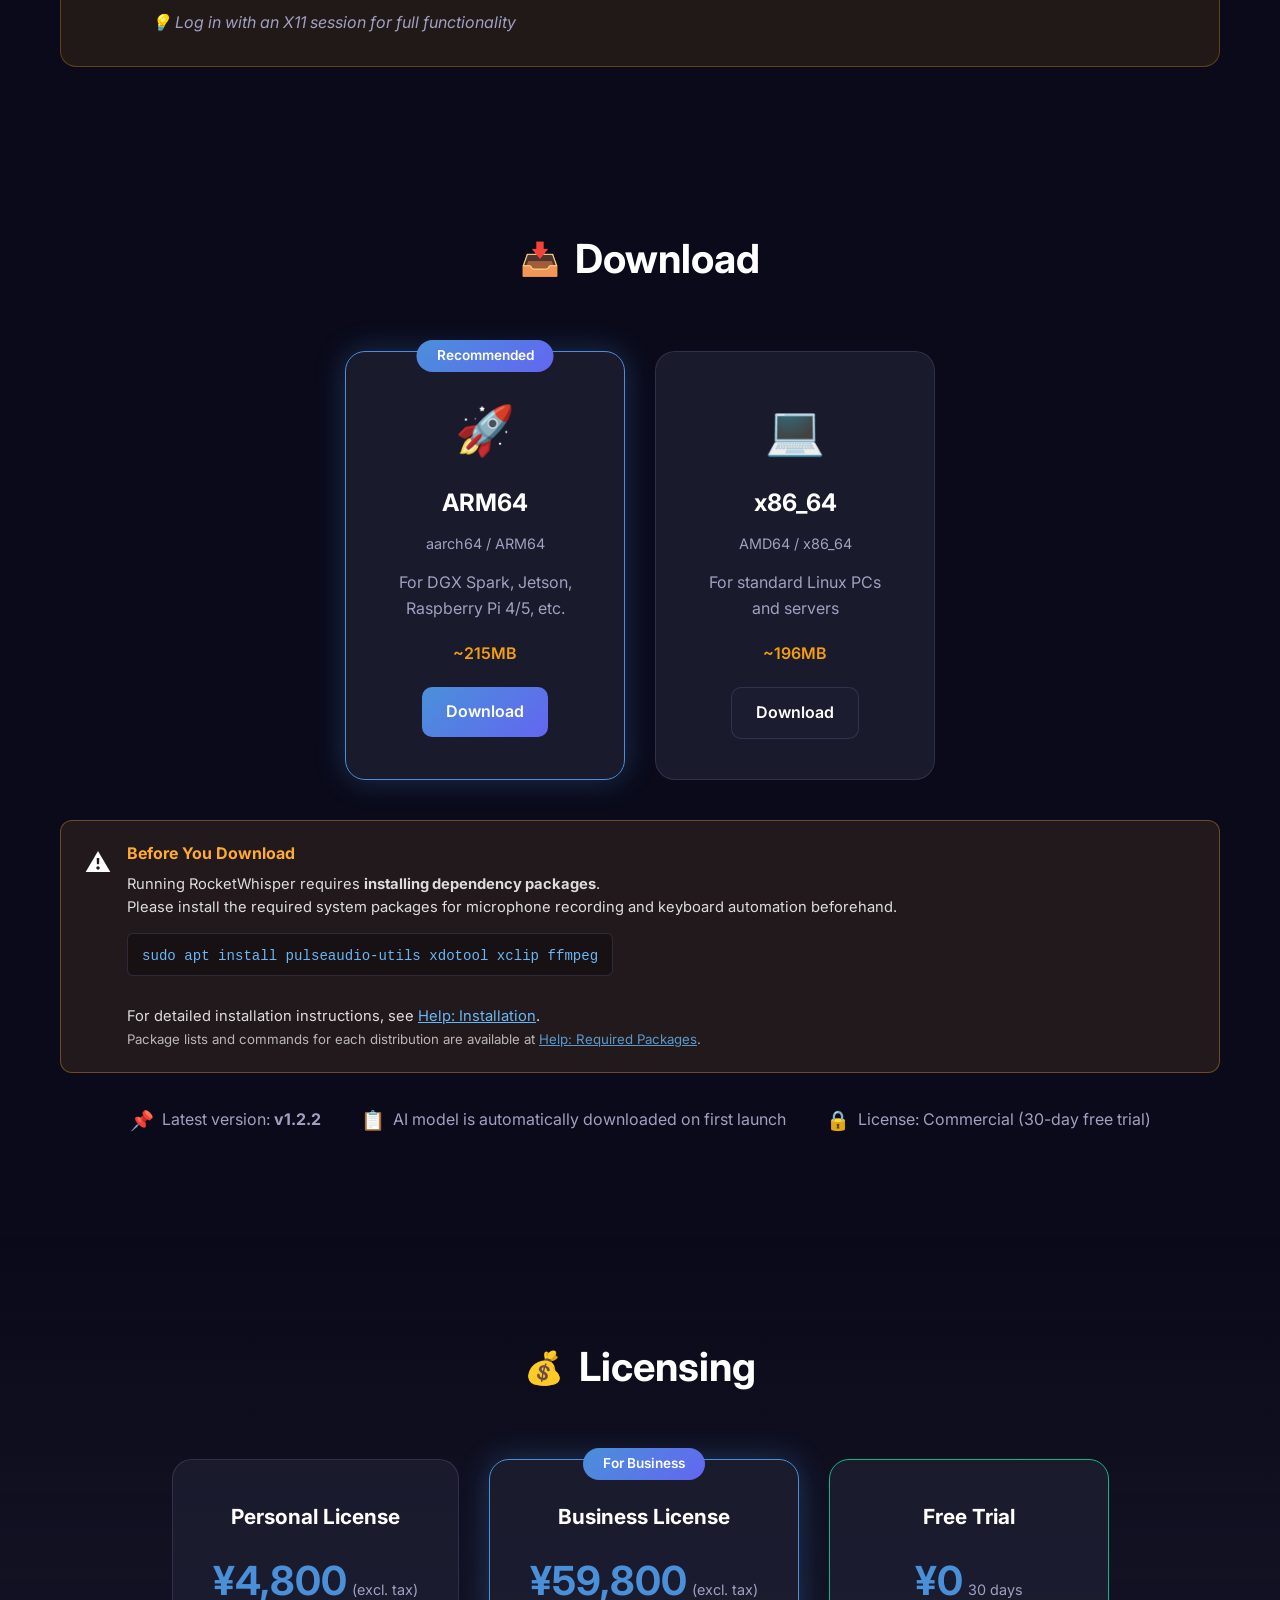
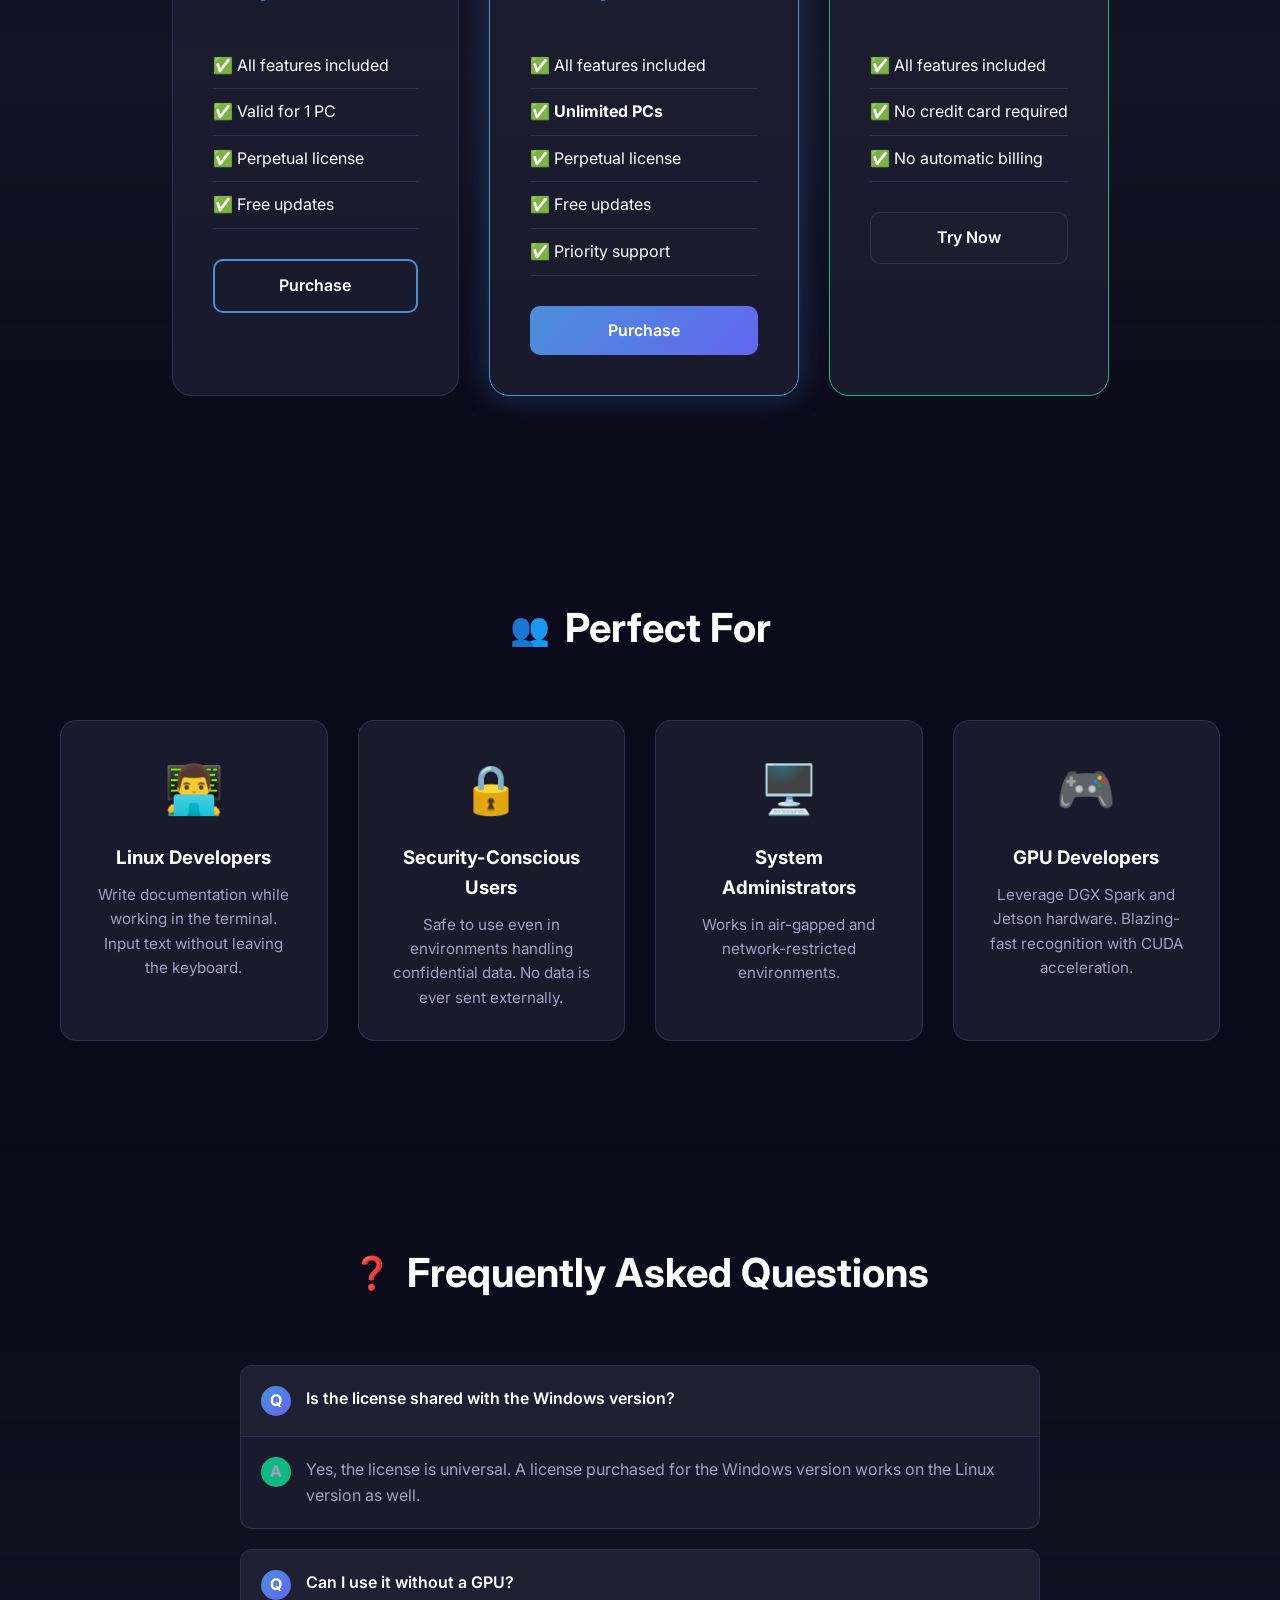
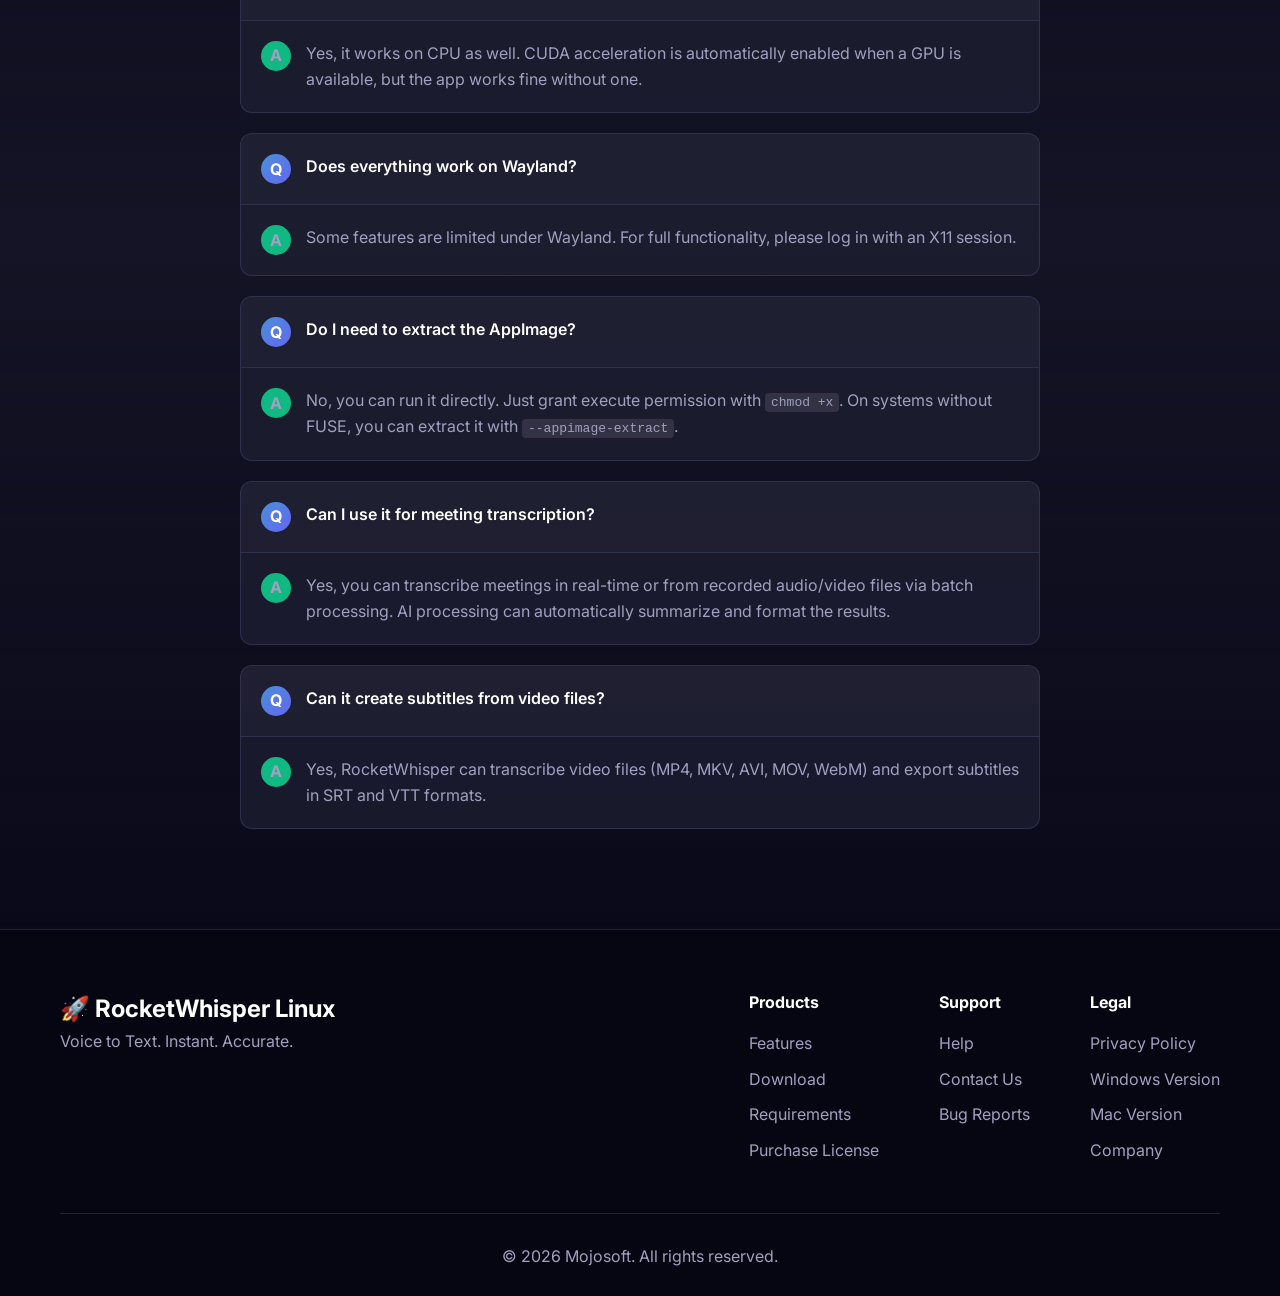
==== commit 702911b0: "v1.2.2: バージョン更新" ====
--- a/en/index.html
+++ b/en/index.html
@@ -297,7 +297,7 @@
     <!-- NEW Features Section -->
     <section class="new-features-section">
         <div class="container">
-            <div class="new-badge-large">🆕 NEW in v1.2.1</div>
+            <div class="new-badge-large">🆕 NEW in v1.2.2</div>
             <h2 class="section-title">
                 <span class="title-icon">🤖</span>
                 Even More Powerful with AI
@@ -672,7 +672,7 @@
                         Raspberry Pi 4/5, etc.
                     </p>
                     <div class="card-size">~215MB</div>
-                    <a href="https://mojosoft.biz/RocketWhisper-1.2.1-aarch64.AppImage" class="btn btn-primary">
+                    <a href="https://mojosoft.biz/RocketWhisper-1.2.2-aarch64.AppImage" class="btn btn-primary">
                         Download
                     </a>
                 </div>
@@ -685,7 +685,7 @@
                         and servers
                     </p>
                     <div class="card-size">~196MB</div>
-                    <a href="https://mojosoft.biz/RocketWhisper-1.2.1-x86_64.AppImage" class="btn btn-secondary">
+                    <a href="https://mojosoft.biz/RocketWhisper-1.2.2-x86_64.AppImage" class="btn btn-secondary">
                         Download
                     </a>
                 </div>
@@ -708,7 +708,7 @@
             <div class="download-info">
                 <div class="info-item">
                     <span class="info-icon">📌</span>
-                    <span>Latest version: <strong>v1.2.1</strong></span>
+                    <span>Latest version: <strong>v1.2.2</strong></span>
                 </div>
                 <div class="info-item">
                     <span class="info-icon">📋</span>
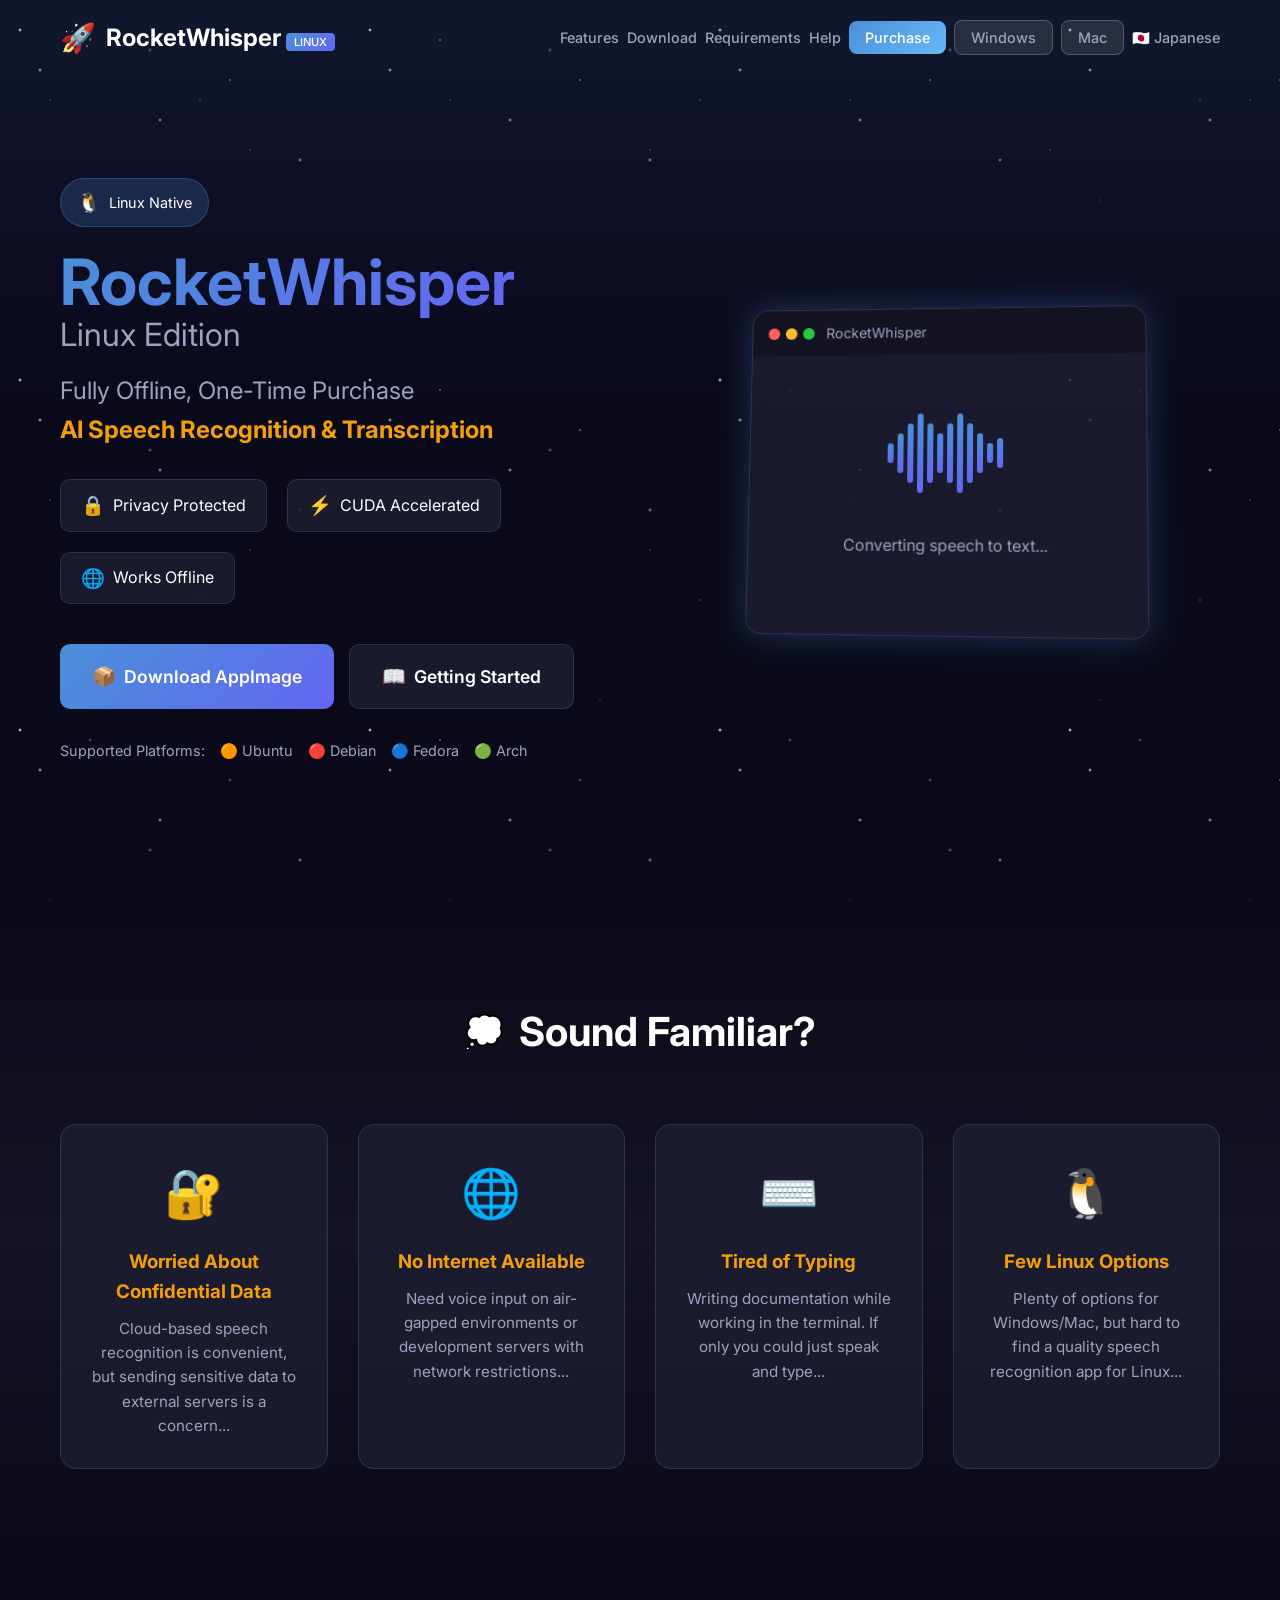
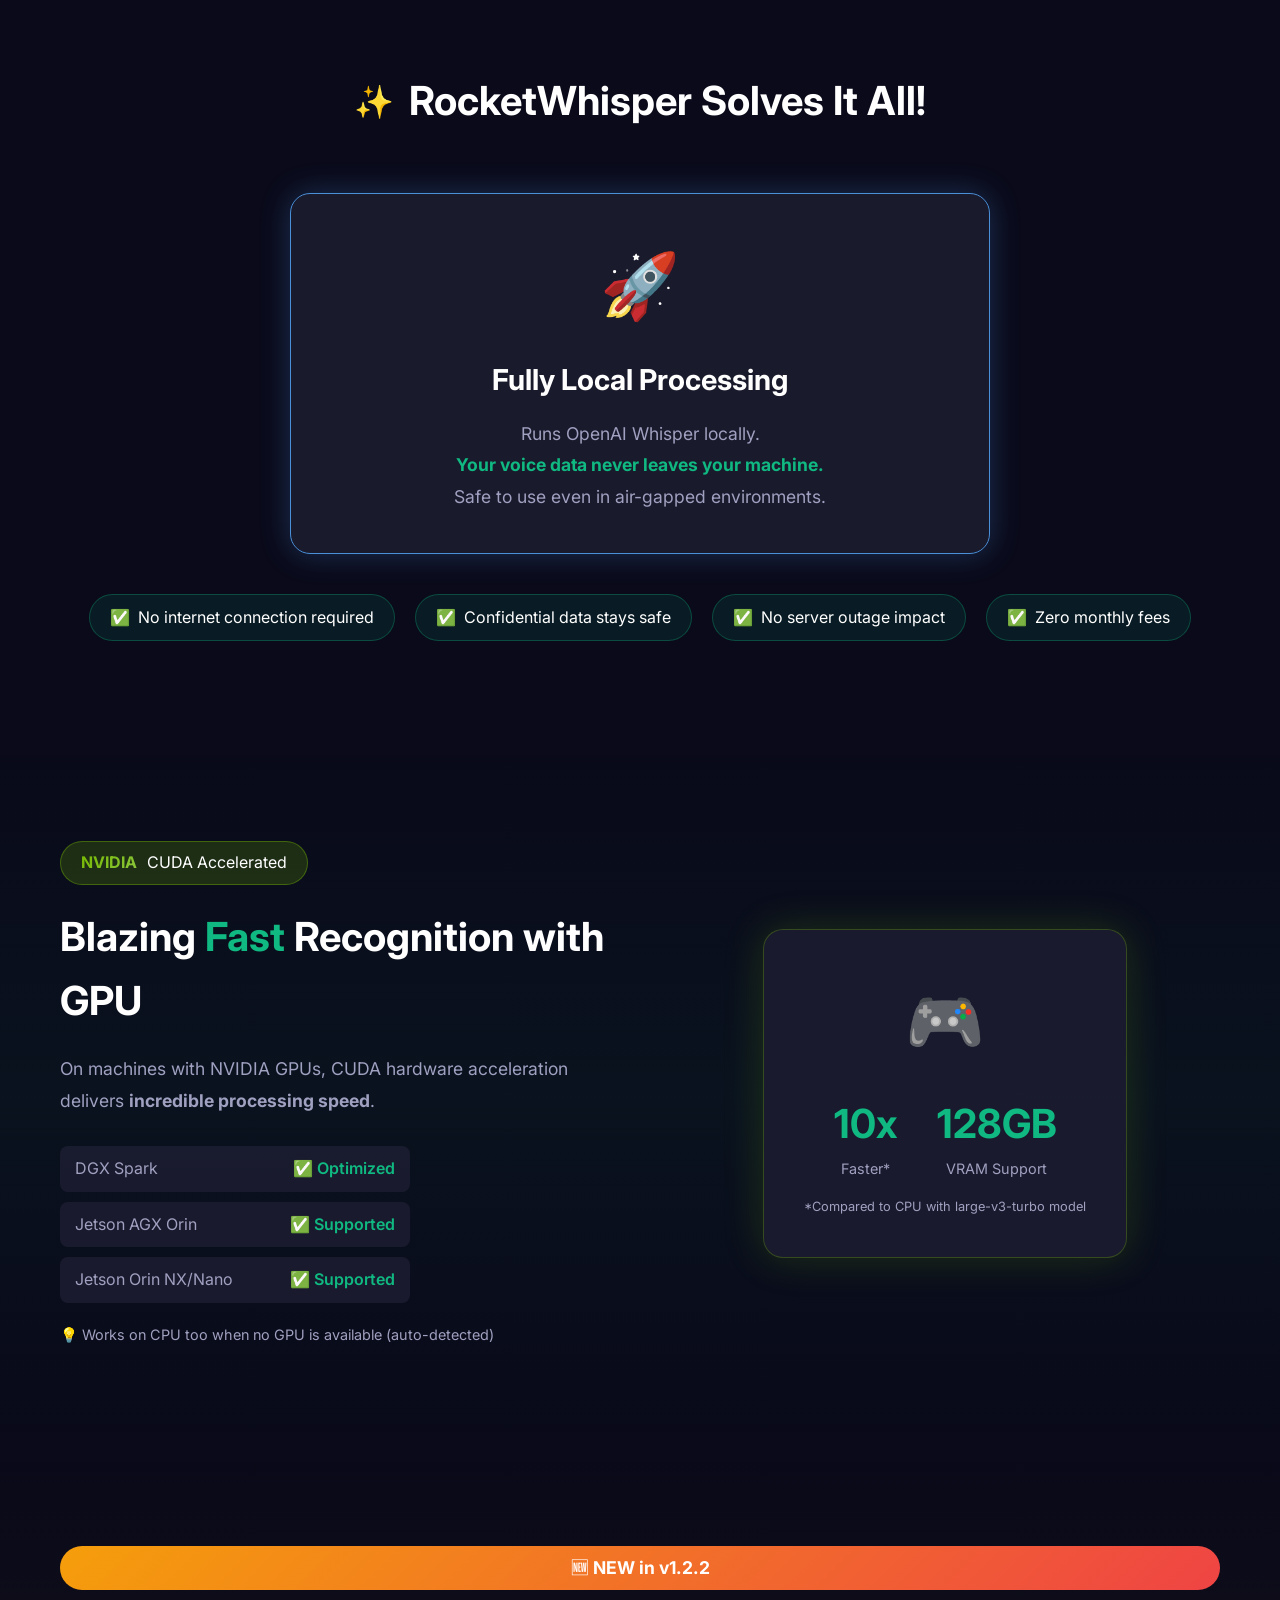
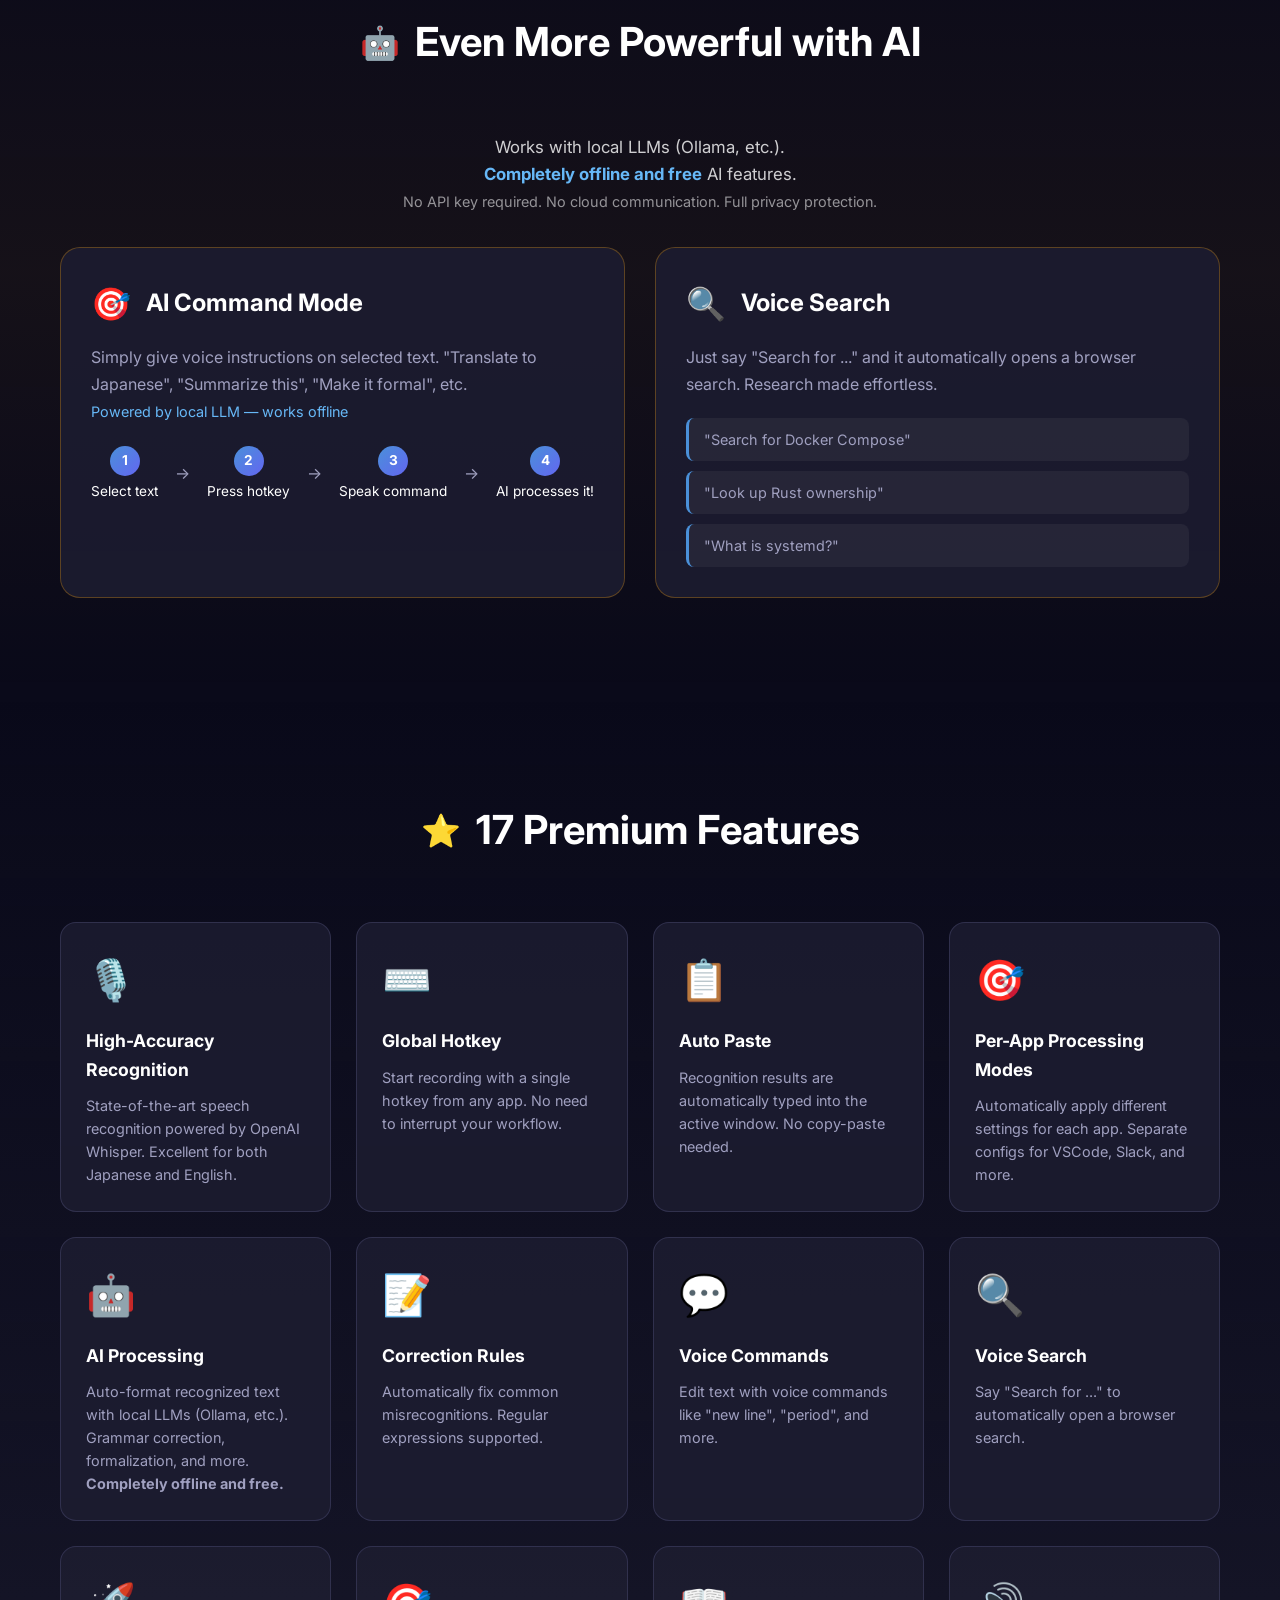
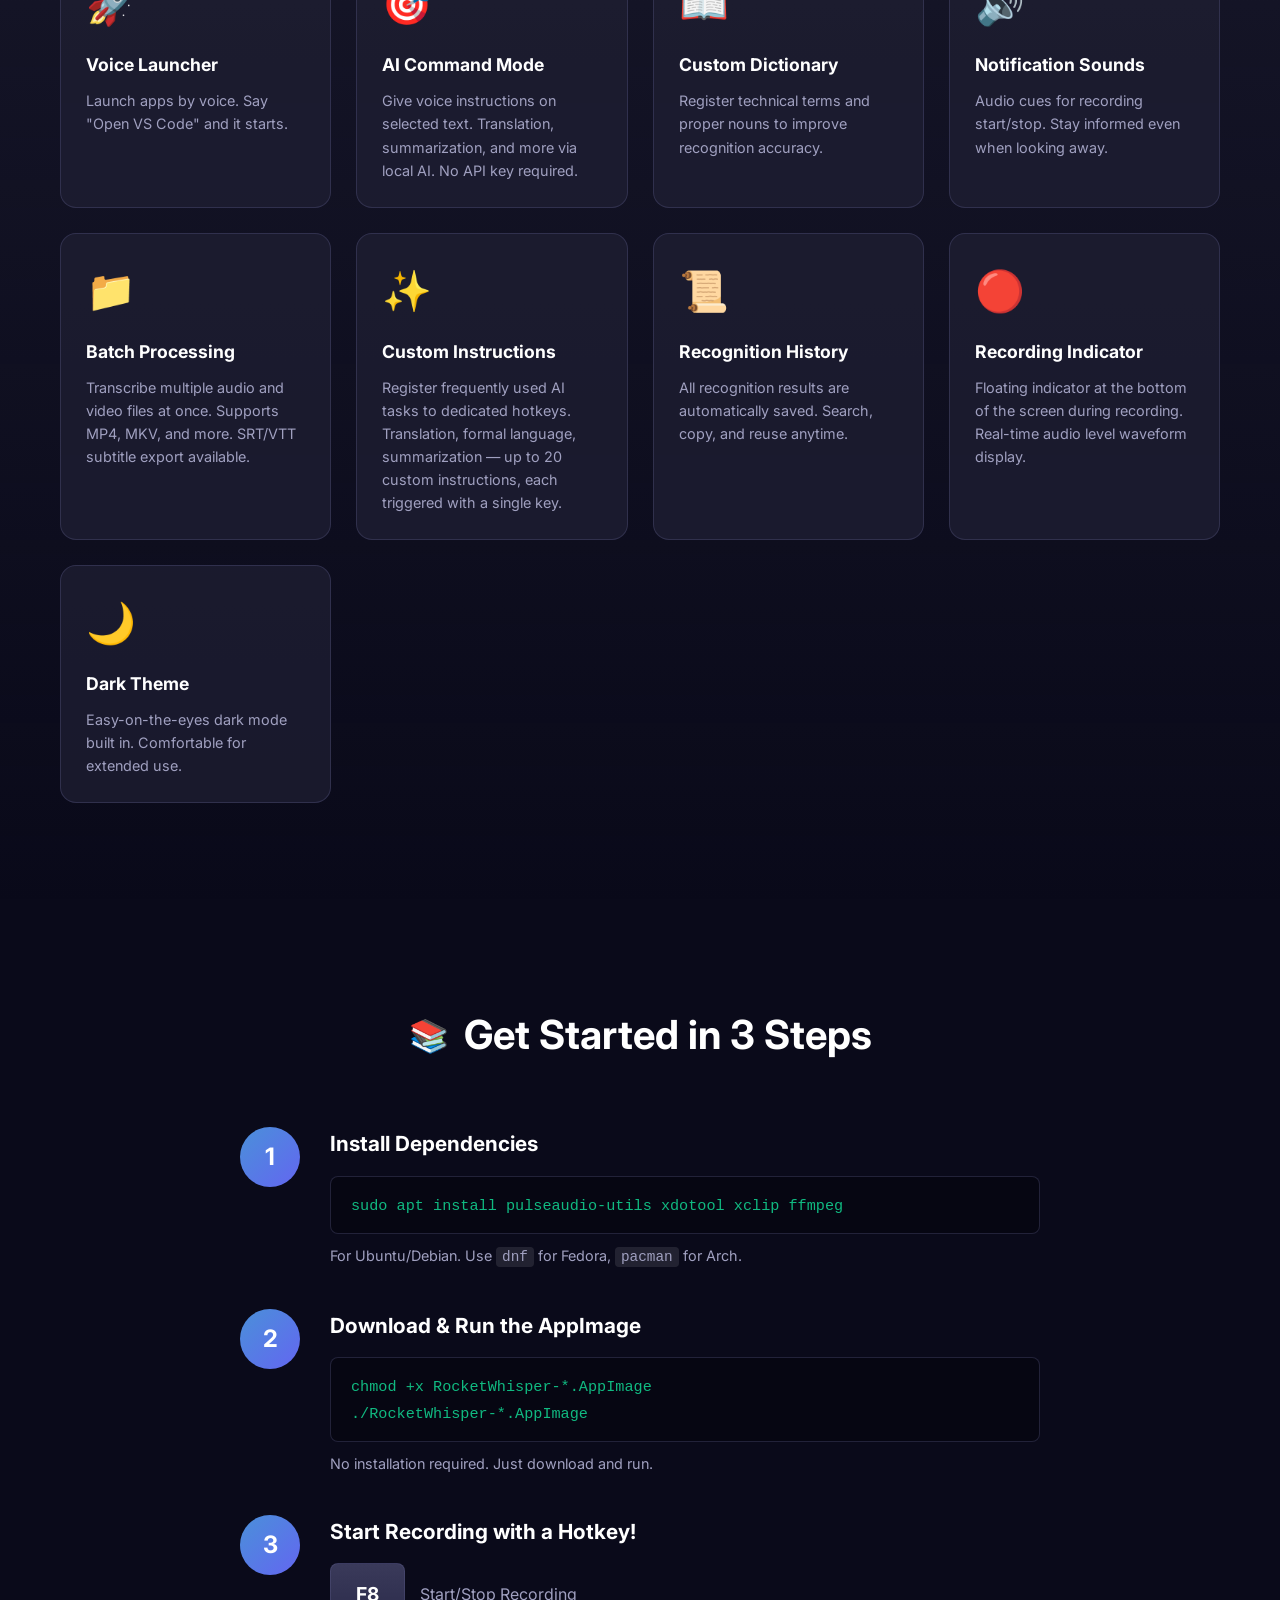
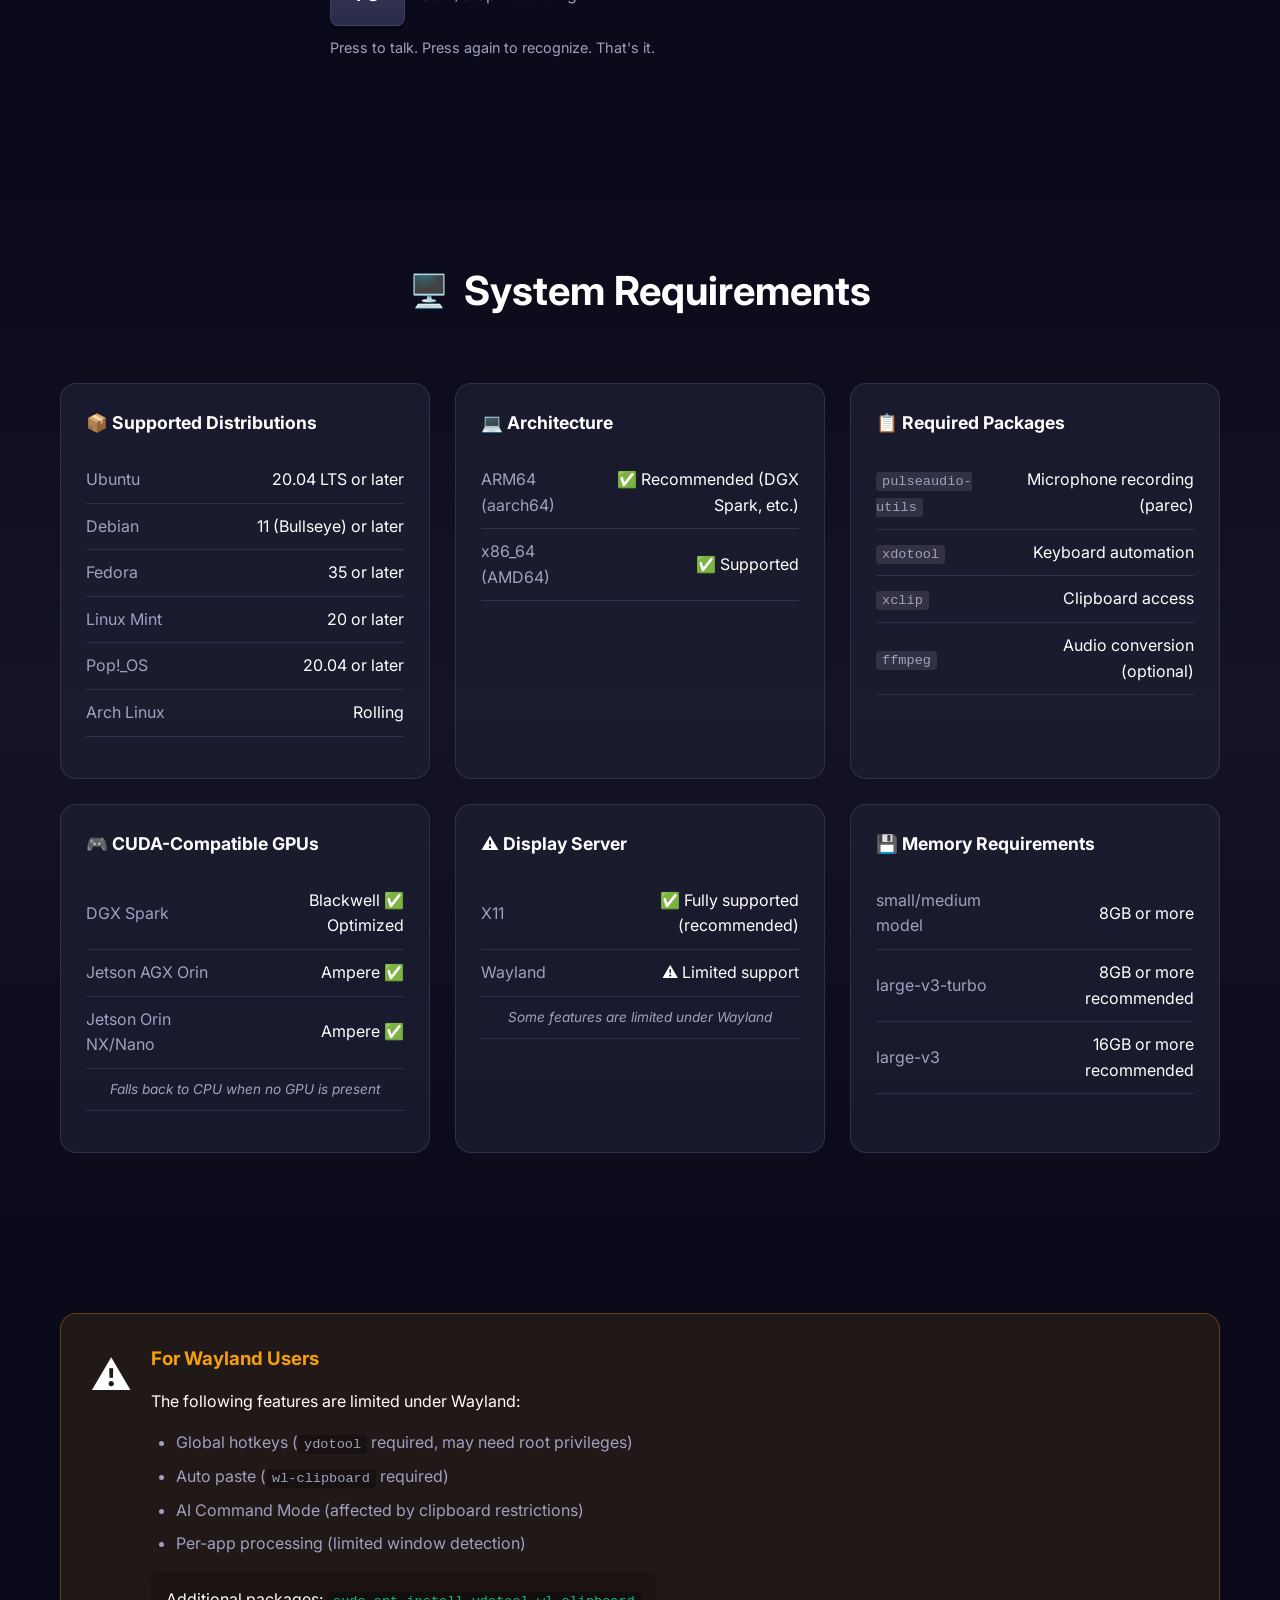
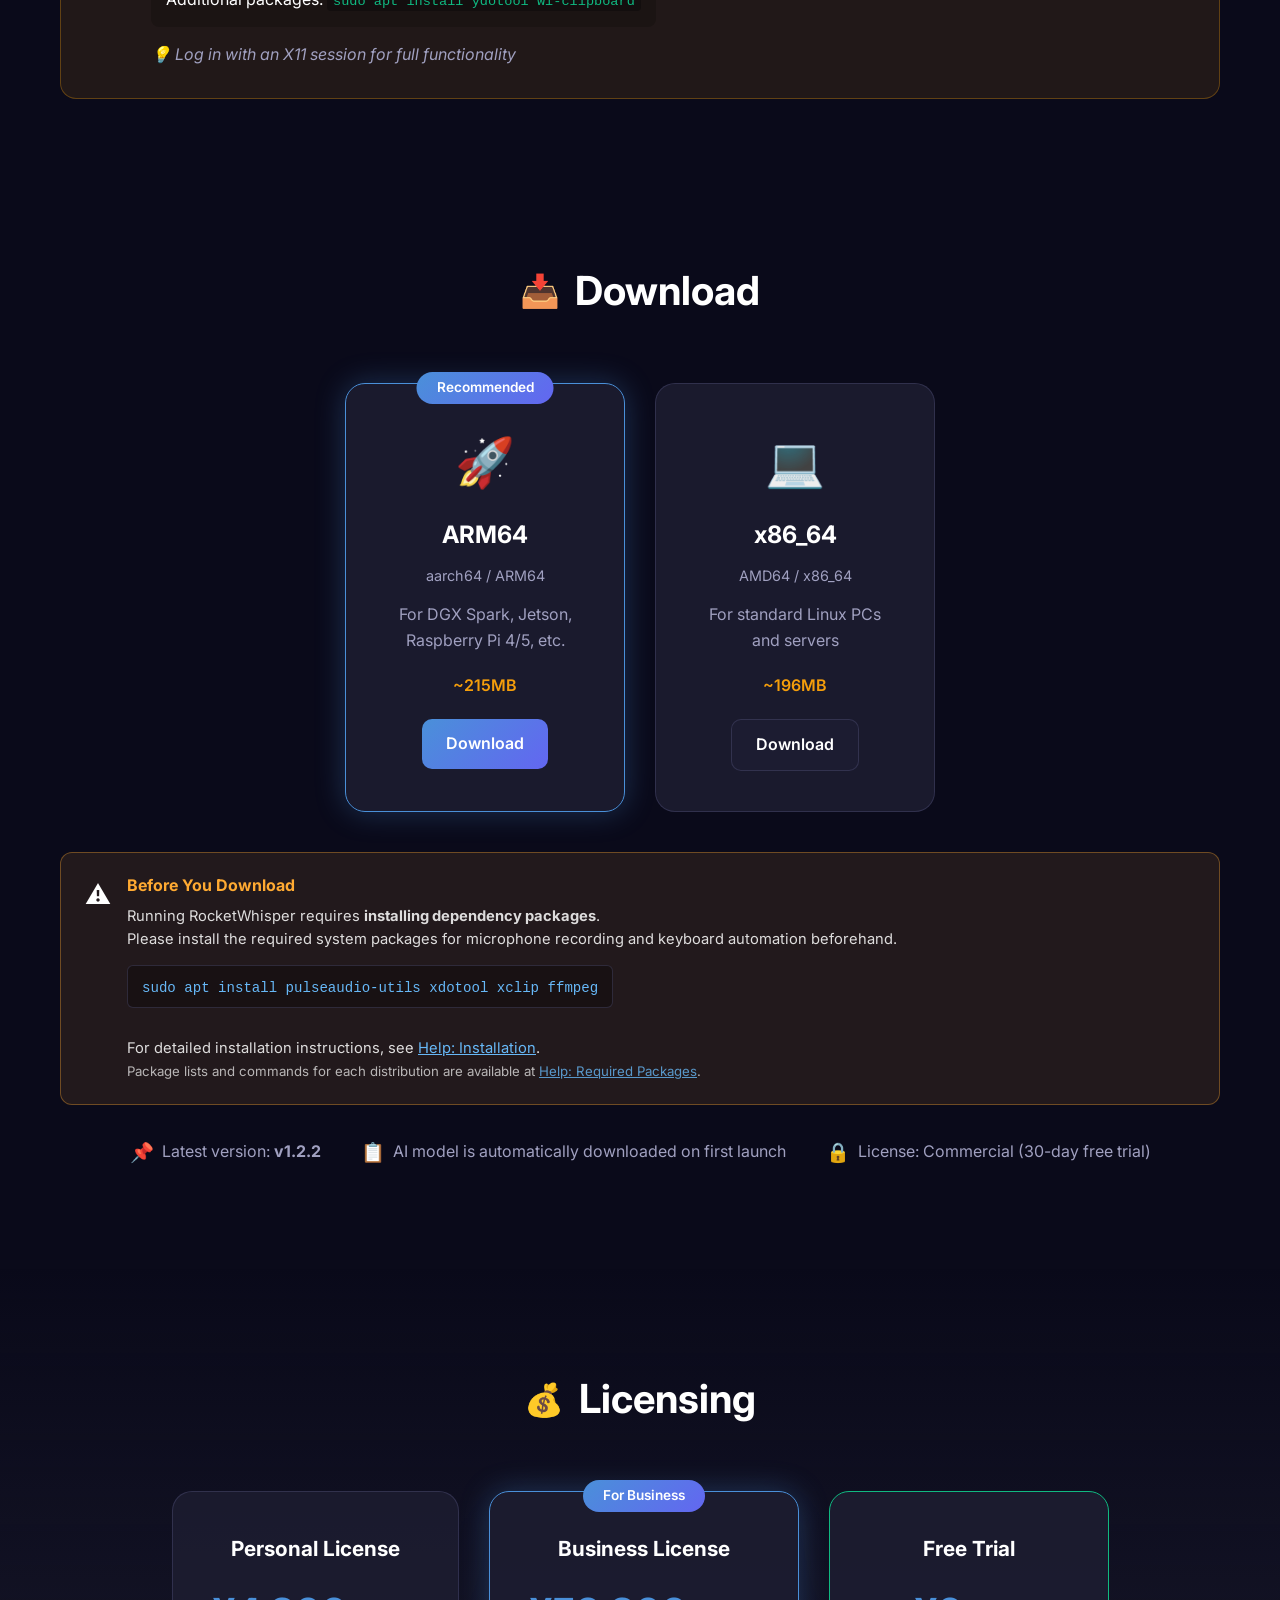
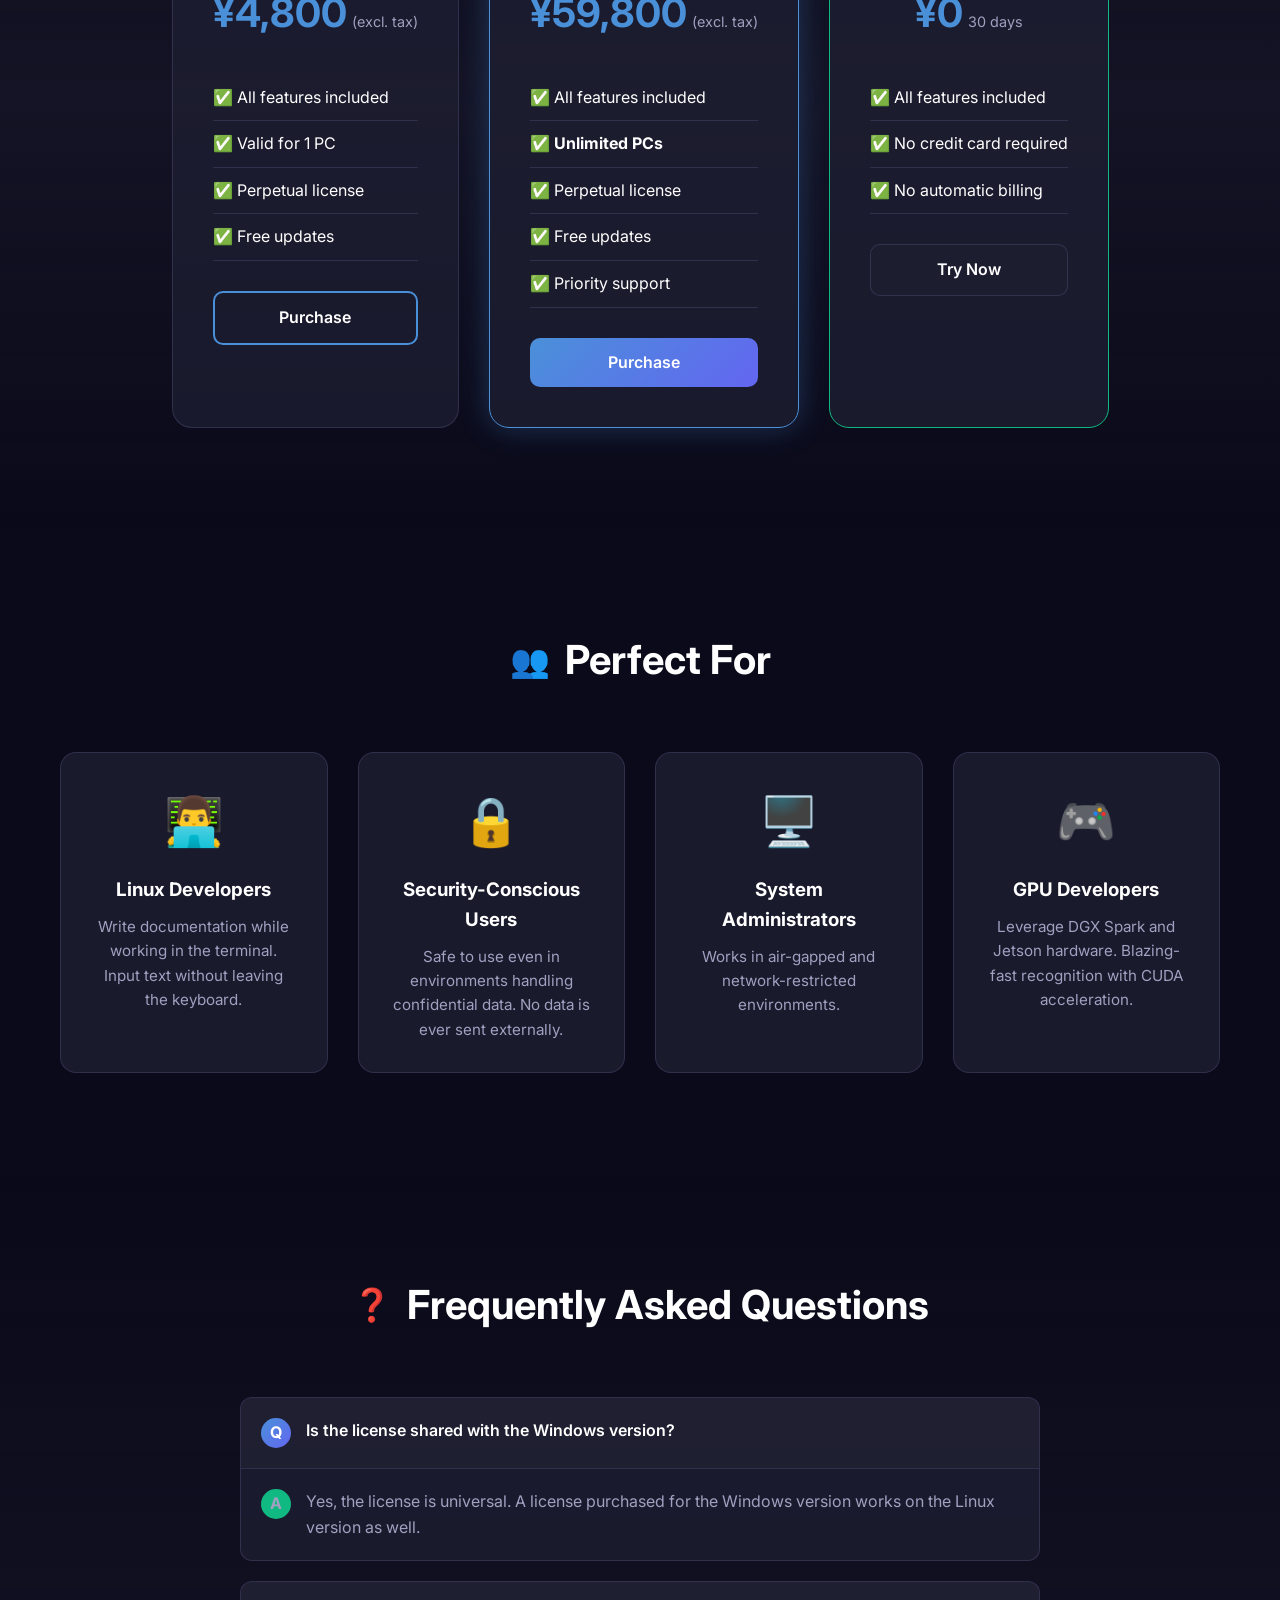
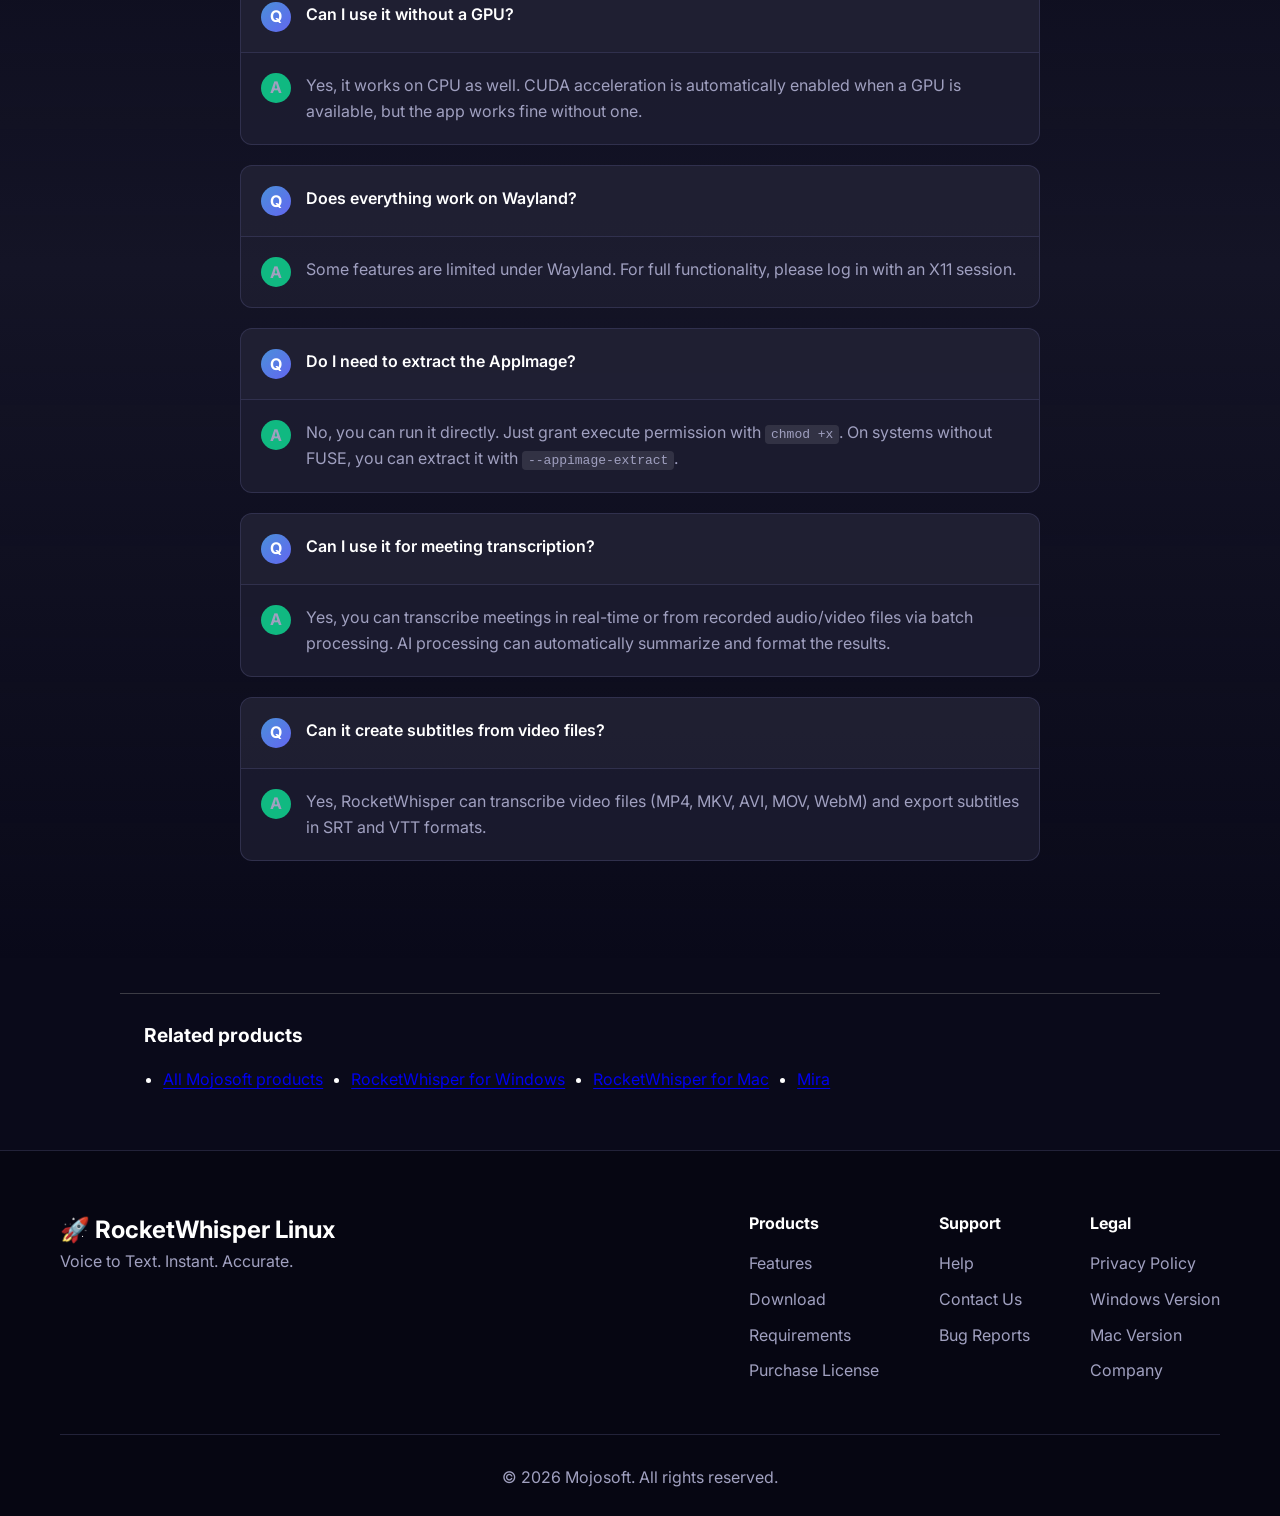
==== commit c9dc39de: "Improve product SEO, canonical URLs and language navigation" ====
--- a/en/index.html
+++ b/en/index.html
@@ -2,25 +2,26 @@
 <html lang="en">
 <head>
     <meta charset="UTF-8">
-    <script>!function(){var l=sessionStorage.getItem("rw-lang");if("en"!==l&&("ja"===l||(navigator.language||"").startsWith("ja"))){var p=location.pathname.split("/").pop()||"index.html";location.replace("../"+p+location.hash)}}();</script>
+    
     <meta name="viewport" content="width=device-width, initial-scale=1.0">
-    <meta name="robots" content="index, follow, max-snippet:-1, max-image-preview:large">
-    <title>RocketWhisper for Linux - AI Speech Recognition & Transcription | Offline, One-Time Purchase</title>
-    <meta name="description" content="RocketWhisper for Linux is a fully offline AI speech recognition and transcription software. Powered by OpenAI Whisper. Ubuntu, Debian, Fedora support. NVIDIA GPU (CUDA/DGX Spark) acceleration. Meeting transcription, video subtitles (SRT/VTT). One-time purchase, no subscription.">
+    <meta name="robots" content="index, follow, max-image-preview:large">
+    <title>RocketWhisper for Linux | Offline Speech Recognition</title>
+    <link rel="icon" type="image/png" href="../images/favicon.png">
+    <meta name="description" content="Offline Whisper transcription for Ubuntu, Debian and Fedora. Includes NVIDIA CUDA acceleration, batch audio transcription and subtitle export with a one-time license.">
     <meta name="keywords" content="speech recognition,transcription,Linux,Ubuntu,AI speech recognition,Whisper,OpenAI Whisper,offline speech recognition,local transcription,real-time voice typing,meeting transcription,video transcription,subtitle generator,SRT,VTT,NVIDIA CUDA,DGX Spark,GPU speech recognition,one-time purchase,no subscription,privacy,AppImage,Debian,Fedora,Linux voice typing,Linux transcription,transcription software,custom instructions,batch processing,RocketWhisper">
-    <meta property="og:title" content="RocketWhisper for Linux - AI Speech Recognition & Transcription | Offline, One-Time Purchase">
-    <meta property="og:description" content="Fully offline AI speech recognition for Linux. OpenAI Whisper powered. NVIDIA CUDA/DGX Spark support. Meeting transcription, video subtitles. No subscription.">
+    <meta property="og:title" content="RocketWhisper for Linux | Offline Speech Recognition">
+    <meta property="og:description" content="Offline Whisper transcription for Ubuntu, Debian and Fedora. Includes NVIDIA CUDA acceleration, batch audio transcription and subtitle export with a one-time license.">
     <meta property="og:type" content="website">
     <meta property="og:url" content="https://mojosoftjp.github.io/rocketwhisper-linux/en/">
-    <meta property="og:site_name" content="RocketWhisper">
+    <meta property="og:site_name" content="Mojosoft">
     <meta property="og:locale" content="en_US">
     <meta name="twitter:card" content="summary">
-    <meta name="twitter:title" content="RocketWhisper for Linux - AI Speech Recognition & Transcription">
-    <meta name="twitter:description" content="Fully offline AI speech recognition for Linux. OpenAI Whisper. NVIDIA CUDA. One-time purchase.">
-    <link rel="canonical" href="https://mojosoftjp.github.io/rocketwhisper-linux/en/">
-    <link rel="alternate" hreflang="ja" href="https://mojosoftjp.github.io/rocketwhisper-linux/">
-    <link rel="alternate" hreflang="en" href="https://mojosoftjp.github.io/rocketwhisper-linux/en/">
-    <link rel="alternate" hreflang="x-default" href="https://mojosoftjp.github.io/rocketwhisper-linux/">
+    <meta name="twitter:title" content="RocketWhisper for Linux | Offline Speech Recognition">
+    <meta name="twitter:description" content="Offline Whisper transcription for Ubuntu, Debian and Fedora. Includes NVIDIA CUDA acceleration, batch audio transcription and subtitle export with a one-time license.">
+    
+    
+    
+    
     <link rel="stylesheet" href="../css/style.css">
     <link rel="preconnect" href="https://fonts.googleapis.com">
     <link rel="preconnect" href="https://fonts.gstatic.com" crossorigin>
@@ -28,30 +29,87 @@
     <style>
         body { font-family: 'Inter', 'Noto Sans JP', sans-serif; }
     </style>
-    <script type="application/ld+json">
+    
+  <link rel="canonical" href="https://mojosoftjp.github.io/rocketwhisper-linux/en/">
+  <link rel="alternate" href="https://mojosoftjp.github.io/rocketwhisper-linux/" hreflang="ja">
+  <link rel="alternate" href="https://mojosoftjp.github.io/rocketwhisper-linux/en/" hreflang="en">
+  <link rel="alternate" href="https://mojosoftjp.github.io/rocketwhisper-linux/" hreflang="x-default">
+  <meta property="og:image" content="https://mojosoftjp.github.io/rocketwhisper-linux/images/favicon.png">
+  <meta name="twitter:image" content="https://mojosoftjp.github.io/rocketwhisper-linux/images/favicon.png">
+  <meta property="og:image:alt" content="RocketWhisper for Linux | Offline Speech Recognition">
+  <meta name="twitter:image:alt" content="RocketWhisper for Linux | Offline Speech Recognition">
+  <meta property="og:image:width" content="48">
+  <meta property="og:image:height" content="48">
+<script type="application/ld+json">
+{
+  "@context": "https://schema.org",
+  "@graph": [
     {
-        "@context": "https://schema.org",
-        "@type": "SoftwareApplication",
-        "name": "RocketWhisper Linux Edition",
-        "description": "Fully offline AI speech recognition and transcription software for Linux. Powered by OpenAI Whisper. NVIDIA CUDA/DGX Spark accelerated.",
-        "url": "https://mojosoftjp.github.io/rocketwhisper-linux/en/",
-        "applicationCategory": "UtilitiesApplication",
-        "operatingSystem": "Linux (Ubuntu, Debian, Fedora)",
-        "offers": {
-            "@type": "Offer",
-            "price": "4800",
-            "priceCurrency": "JPY",
-            "description": "Personal License (one-time purchase, no subscription)"
+      "@type": "SoftwareApplication",
+      "@id": "https://mojosoftjp.github.io/rocketwhisper-linux/en/#software",
+      "name": "RocketWhisper Linux版",
+      "url": "https://mojosoftjp.github.io/rocketwhisper-linux/en/",
+      "description": "Offline Whisper transcription for Ubuntu, Debian and Fedora. Includes NVIDIA CUDA acceleration, batch audio transcription and subtitle export with a one-time license.",
+      "image": "https://mojosoftjp.github.io/rocketwhisper-linux/images/favicon.png",
+      "operatingSystem": "Linux",
+      "applicationCategory": "UtilitiesApplication",
+      "inLanguage": "en",
+      "publisher": {
+        "@type": "Organization",
+        "@id": "https://mojosoft.biz/#organization",
+        "name": "Mojosoft",
+        "url": "https://mojosoft.biz/"
+      },
+      "offers": {
+        "@type": "Offer",
+        "price": "4800",
+        "priceCurrency": "JPY",
+        "description": "Personal License (one-time purchase, no subscription)",
+        "url": "https://mojosoftjp.github.io/rocketwhisper-linux/en/"
+      }
+    },
+    {
+      "@type": "BreadcrumbList",
+      "@id": "https://mojosoftjp.github.io/rocketwhisper-linux/en/#breadcrumb",
+      "itemListElement": [
+        {
+          "@type": "ListItem",
+          "position": 1,
+          "name": "Mojosoft",
+          "item": "https://mojosoft.biz/"
         },
-        "softwareVersion": "1.1.2",
-        "author": {
-            "@type": "Organization",
-            "name": "Mojosoft Co., Ltd."
-        },
-        "inLanguage": ["ja", "en"],
-        "featureList": "Offline speech recognition, Real-time transcription, NVIDIA CUDA GPU acceleration, Video transcription, SRT/VTT subtitle export, AI processing, Custom instructions, Batch processing, AppImage distribution"
+        {
+          "@type": "ListItem",
+          "position": 2,
+          "name": "RocketWhisper Linux版",
+          "item": "https://mojosoftjp.github.io/rocketwhisper-linux/en/"
+        }
+      ]
+    },
+    {
+      "@type": "WebPage",
+      "@id": "https://mojosoftjp.github.io/rocketwhisper-linux/en/#webpage",
+      "url": "https://mojosoftjp.github.io/rocketwhisper-linux/en/",
+      "name": "RocketWhisper for Linux | Offline Speech Recognition",
+      "inLanguage": "en",
+      "mainEntity": {
+        "@id": "https://mojosoftjp.github.io/rocketwhisper-linux/en/#software"
+      },
+      "breadcrumb": {
+        "@id": "https://mojosoftjp.github.io/rocketwhisper-linux/en/#breadcrumb"
+      }
     }
-    </script>
+  ]
+}
+</script>
+<style id="seo-navigation-style">
+.seo-navigation{max-width:1040px;margin:32px auto;padding:24px;line-height:1.8;border-top:1px solid #8886}
+.seo-navigation h2{font-size:1.2rem;margin:0 0 12px}.seo-navigation ul{padding-left:1.2em;display:flex;flex-wrap:wrap;gap:8px 28px}
+.seo-navigation a{text-decoration:underline;text-underline-offset:3px}.seo-navigation details{padding:12px 0;border-bottom:1px solid #8884}
+.seo-navigation summary{cursor:pointer;font-weight:600}.seo-navigation p{margin:10px 0}.seo-product-label{display:block;font-size:.35em;line-height:1.5;margin-bottom:.6em;letter-spacing:0}
+.seo-table-scroll{max-width:100%;overflow-x:auto;margin:16px 0}code{overflow-wrap:anywhere;word-break:break-word}
+@media(prefers-reduced-motion:reduce){.fade-in,.reveal,.reveal-scale,.rv{opacity:1!important;transform:none!important;animation:none!important;transition:none!important}}
+</style><noscript><style>.fade-in,.reveal,.reveal-scale,.rv{opacity:1!important;transform:none!important}</style></noscript>
 </head>
 <body>
     <!-- Space Background Effects -->
@@ -512,7 +570,7 @@
             <div class="specs-grid">
                 <div class="spec-card">
                     <h3>📦 Supported Distributions</h3>
-                    <table class="spec-table">
+                    <div class="seo-table-scroll" role="region" tabindex="0" aria-label="Product specifications and comparison"><table class="spec-table">
                         <tr>
                             <td>Ubuntu</td>
                             <td>20.04 LTS or later</td>
@@ -537,11 +595,11 @@
                             <td>Arch Linux</td>
                             <td>Rolling</td>
                         </tr>
-                    </table>
+                    </table></div>
                 </div>
                 <div class="spec-card">
                     <h3>💻 Architecture</h3>
-                    <table class="spec-table">
+                    <div class="seo-table-scroll" role="region" tabindex="0" aria-label="Product specifications and comparison"><table class="spec-table">
                         <tr>
                             <td>ARM64 (aarch64)</td>
                             <td>✅ Recommended (DGX Spark, etc.)</td>
@@ -550,11 +608,11 @@
                             <td>x86_64 (AMD64)</td>
                             <td>✅ Supported</td>
                         </tr>
-                    </table>
+                    </table></div>
                 </div>
                 <div class="spec-card">
                     <h3>📋 Required Packages</h3>
-                    <table class="spec-table">
+                    <div class="seo-table-scroll" role="region" tabindex="0" aria-label="Product specifications and comparison"><table class="spec-table">
                         <tr>
                             <td><code>pulseaudio-utils</code></td>
                             <td>Microphone recording (parec)</td>
@@ -571,11 +629,11 @@
                             <td><code>ffmpeg</code></td>
                             <td>Audio conversion (optional)</td>
                         </tr>
-                    </table>
+                    </table></div>
                 </div>
                 <div class="spec-card">
                     <h3>🎮 CUDA-Compatible GPUs</h3>
-                    <table class="spec-table">
+                    <div class="seo-table-scroll" role="region" tabindex="0" aria-label="Product specifications and comparison"><table class="spec-table">
                         <tr>
                             <td>DGX Spark</td>
                             <td>Blackwell ✅ Optimized</td>
@@ -591,11 +649,11 @@
                         <tr>
                             <td colspan="2" class="note">Falls back to CPU when no GPU is present</td>
                         </tr>
-                    </table>
+                    </table></div>
                 </div>
                 <div class="spec-card">
                     <h3>⚠️ Display Server</h3>
-                    <table class="spec-table">
+                    <div class="seo-table-scroll" role="region" tabindex="0" aria-label="Product specifications and comparison"><table class="spec-table">
                         <tr>
                             <td>X11</td>
                             <td>✅ Fully supported (recommended)</td>
@@ -607,11 +665,11 @@
                         <tr>
                             <td colspan="2" class="note">Some features are limited under Wayland</td>
                         </tr>
-                    </table>
+                    </table></div>
                 </div>
                 <div class="spec-card">
                     <h3>💾 Memory Requirements</h3>
-                    <table class="spec-table">
+                    <div class="seo-table-scroll" role="region" tabindex="0" aria-label="Product specifications and comparison"><table class="spec-table">
                         <tr>
                             <td>small/medium model</td>
                             <td>8GB or more</td>
@@ -624,7 +682,7 @@
                             <td>large-v3</td>
                             <td>16GB or more recommended</td>
                         </tr>
-                    </table>
+                    </table></div>
                 </div>
             </div>
         </div>
@@ -888,7 +946,8 @@
     </section>
 
     <!-- Footer -->
-    <footer class="footer">
+    <nav class="seo-navigation" aria-label="Related products"><h2>Related products</h2><ul><li><a href="https://mojosoft.biz/#products">All Mojosoft products</a></li><li><a href="https://mojosoftjp.github.io/rocketwhisper/en/">RocketWhisper for Windows</a></li><li><a href="https://mojosoftjp.github.io/rocketwhisper-mac/en/">RocketWhisper for Mac</a></li><li><a href="https://mojosoftjp.github.io/mira-ai/en/">Mira</a></li></ul></nav>
+<footer class="footer">
         <div class="container">
             <div class="footer-content">
                 <div class="footer-brand">
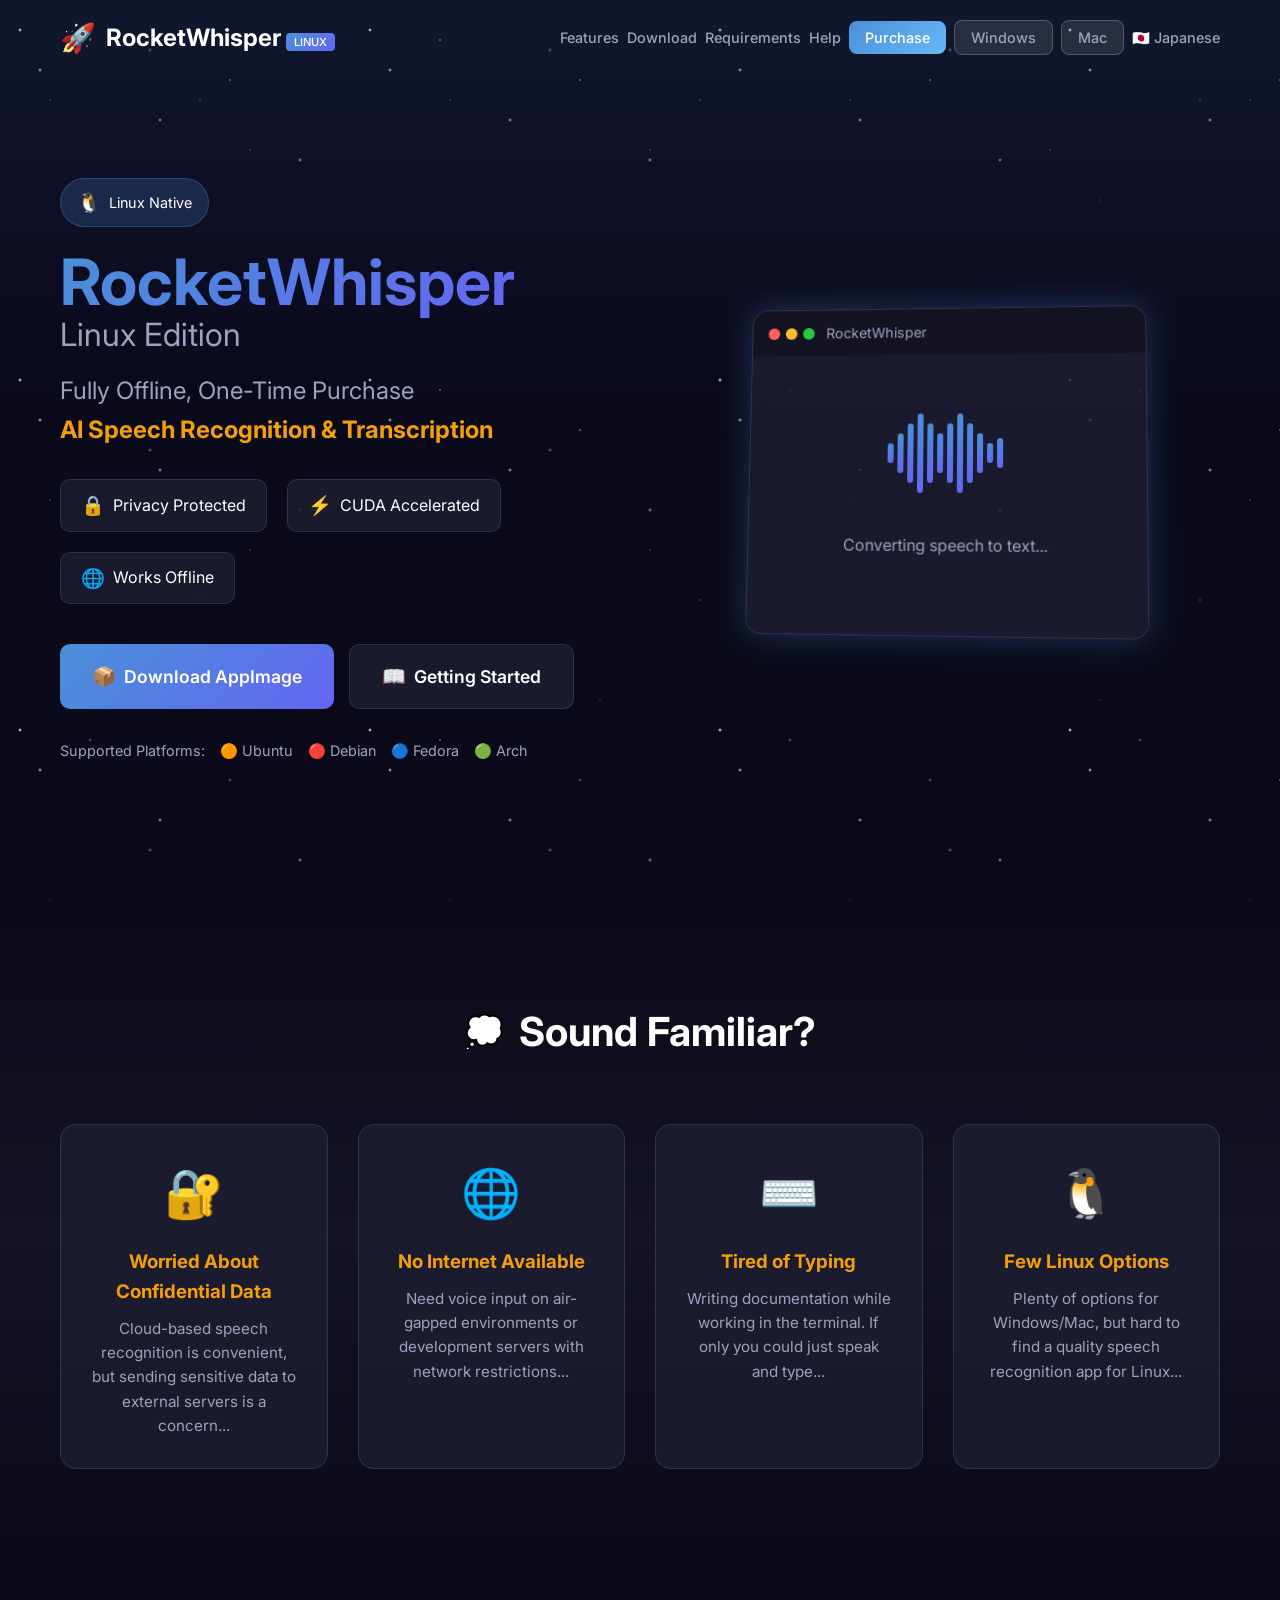
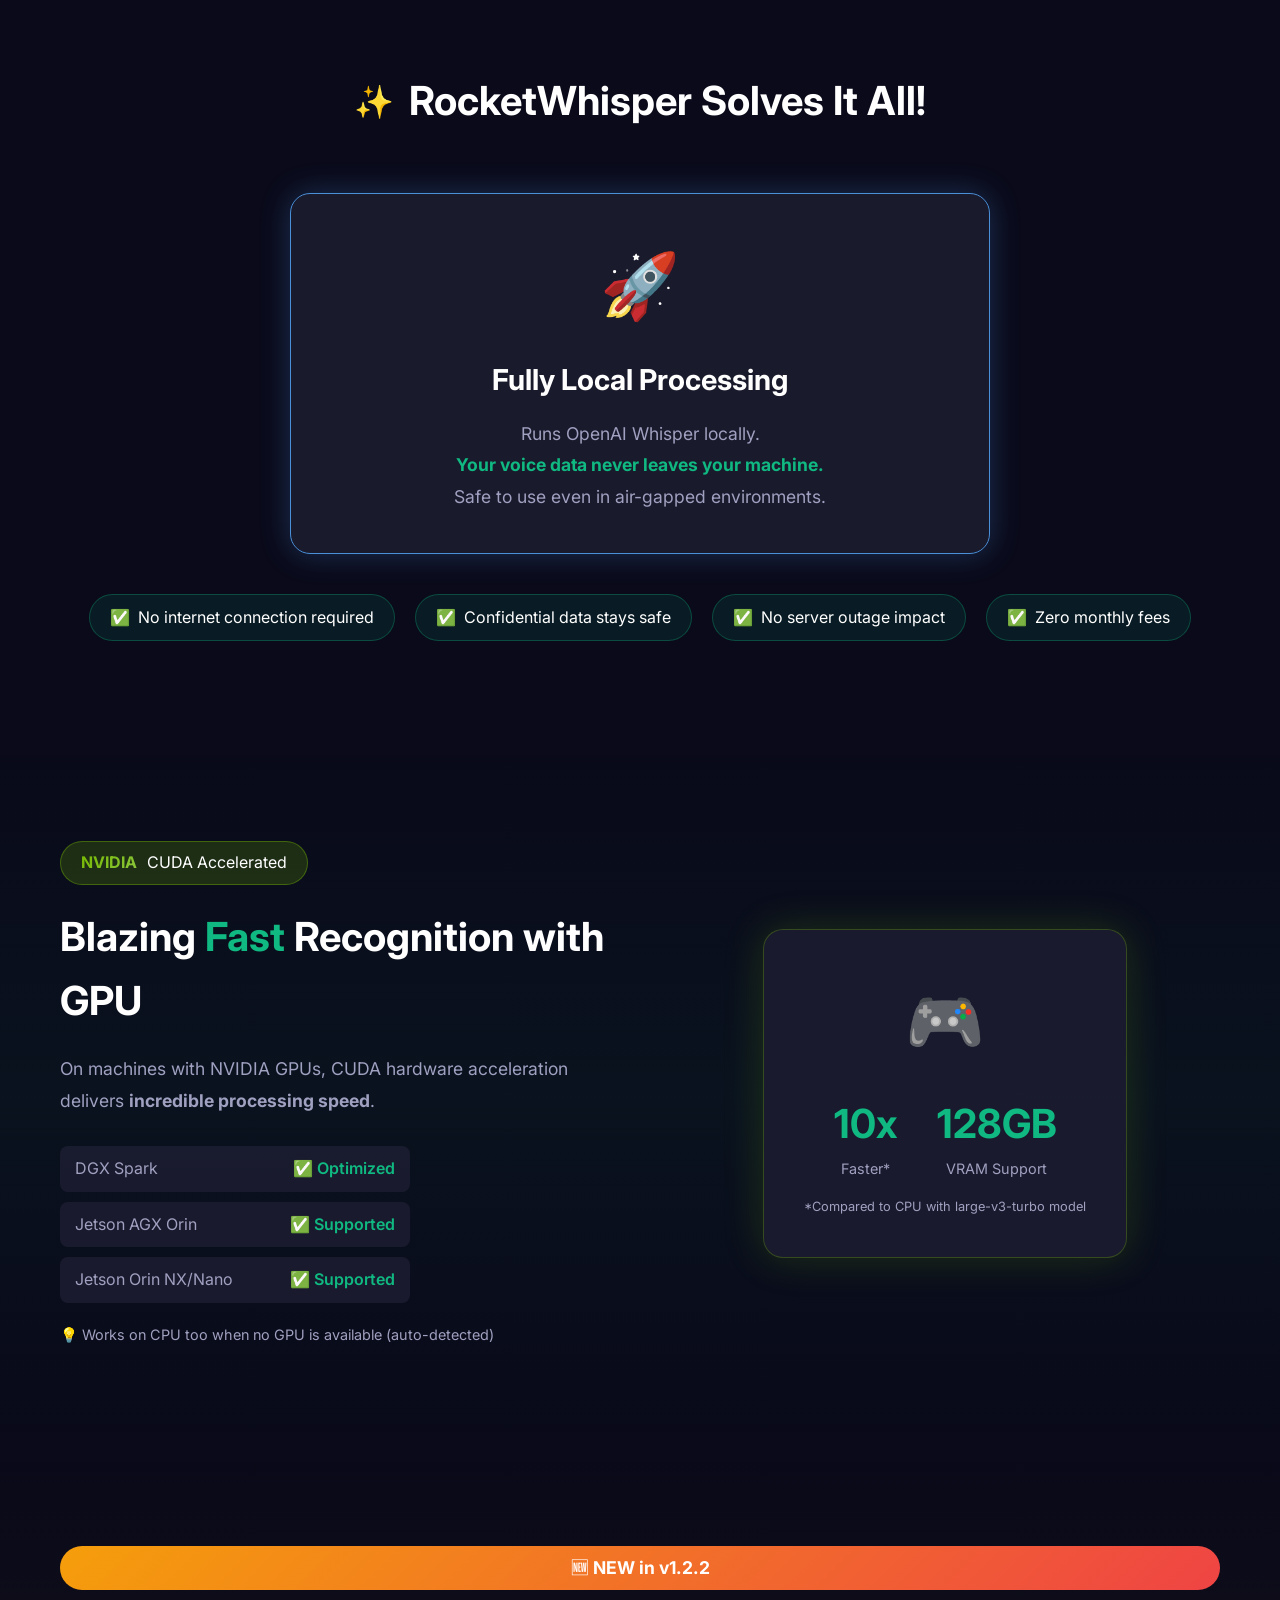
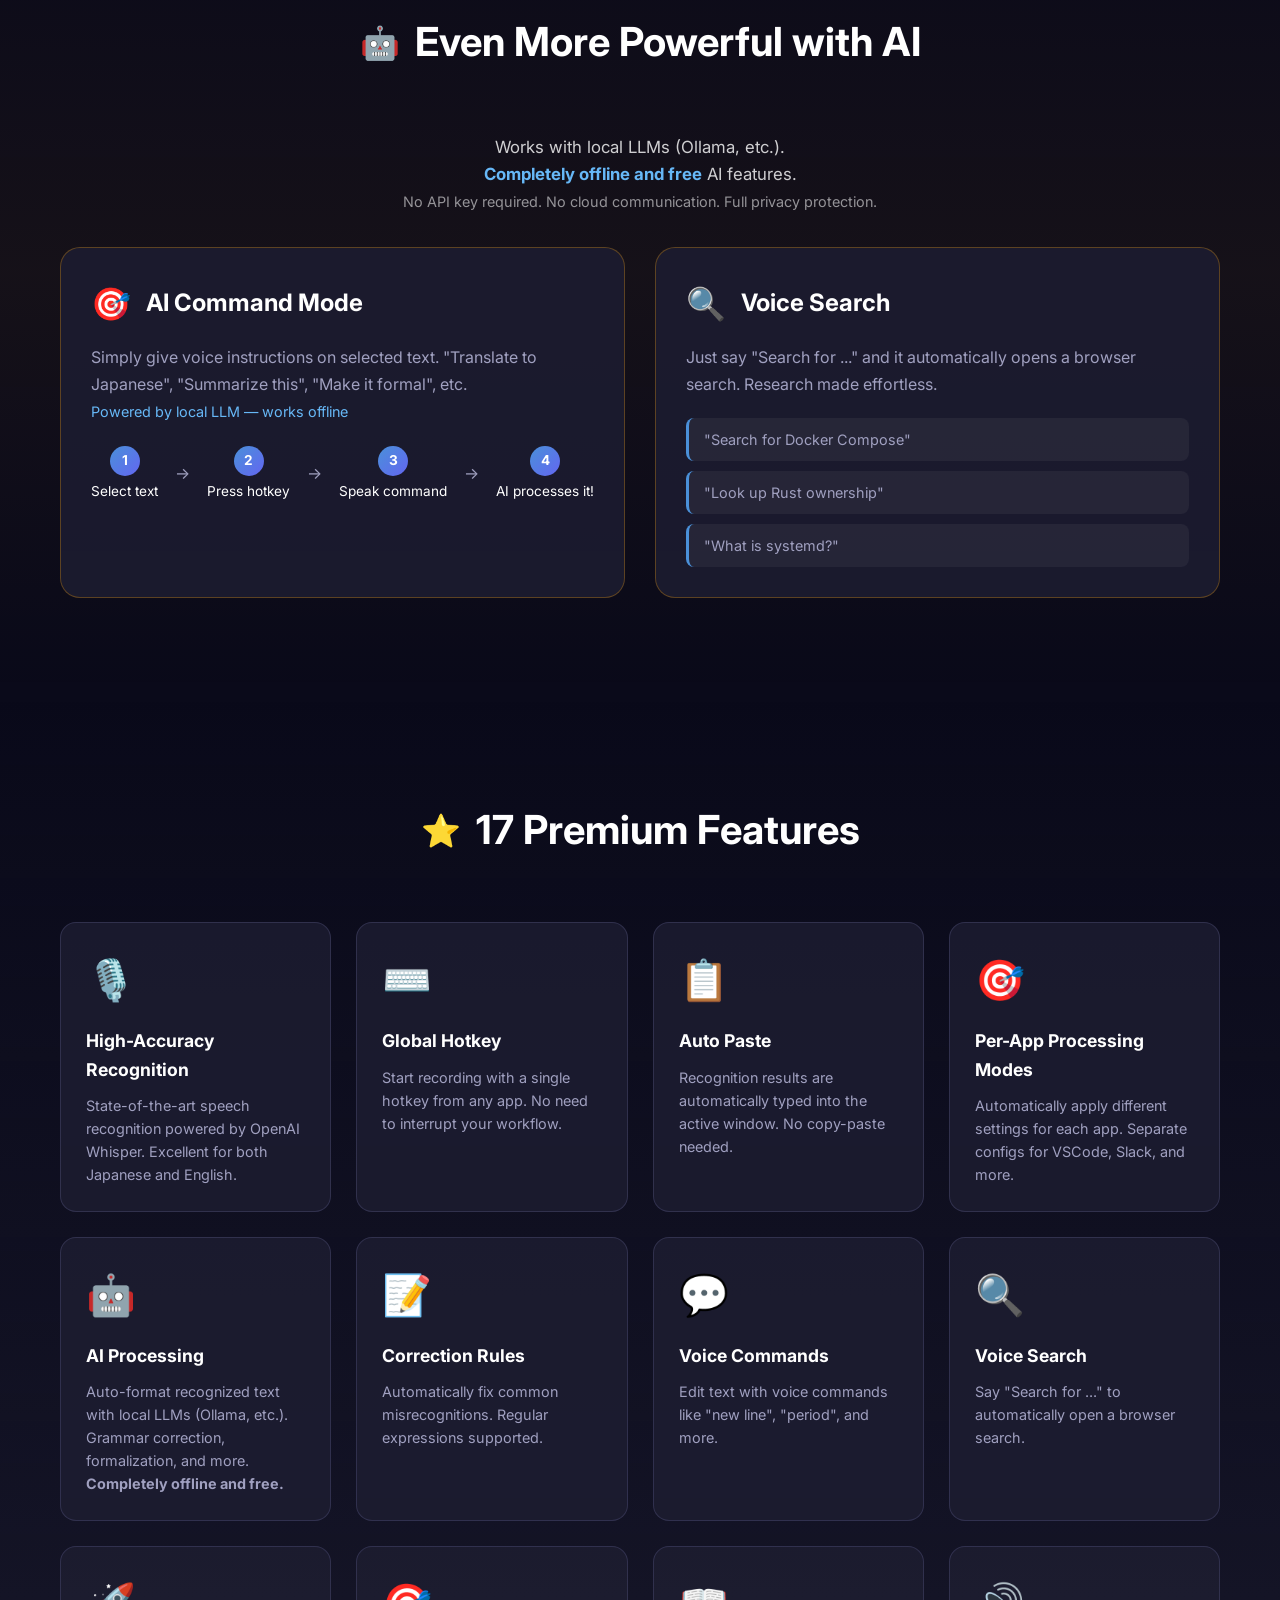
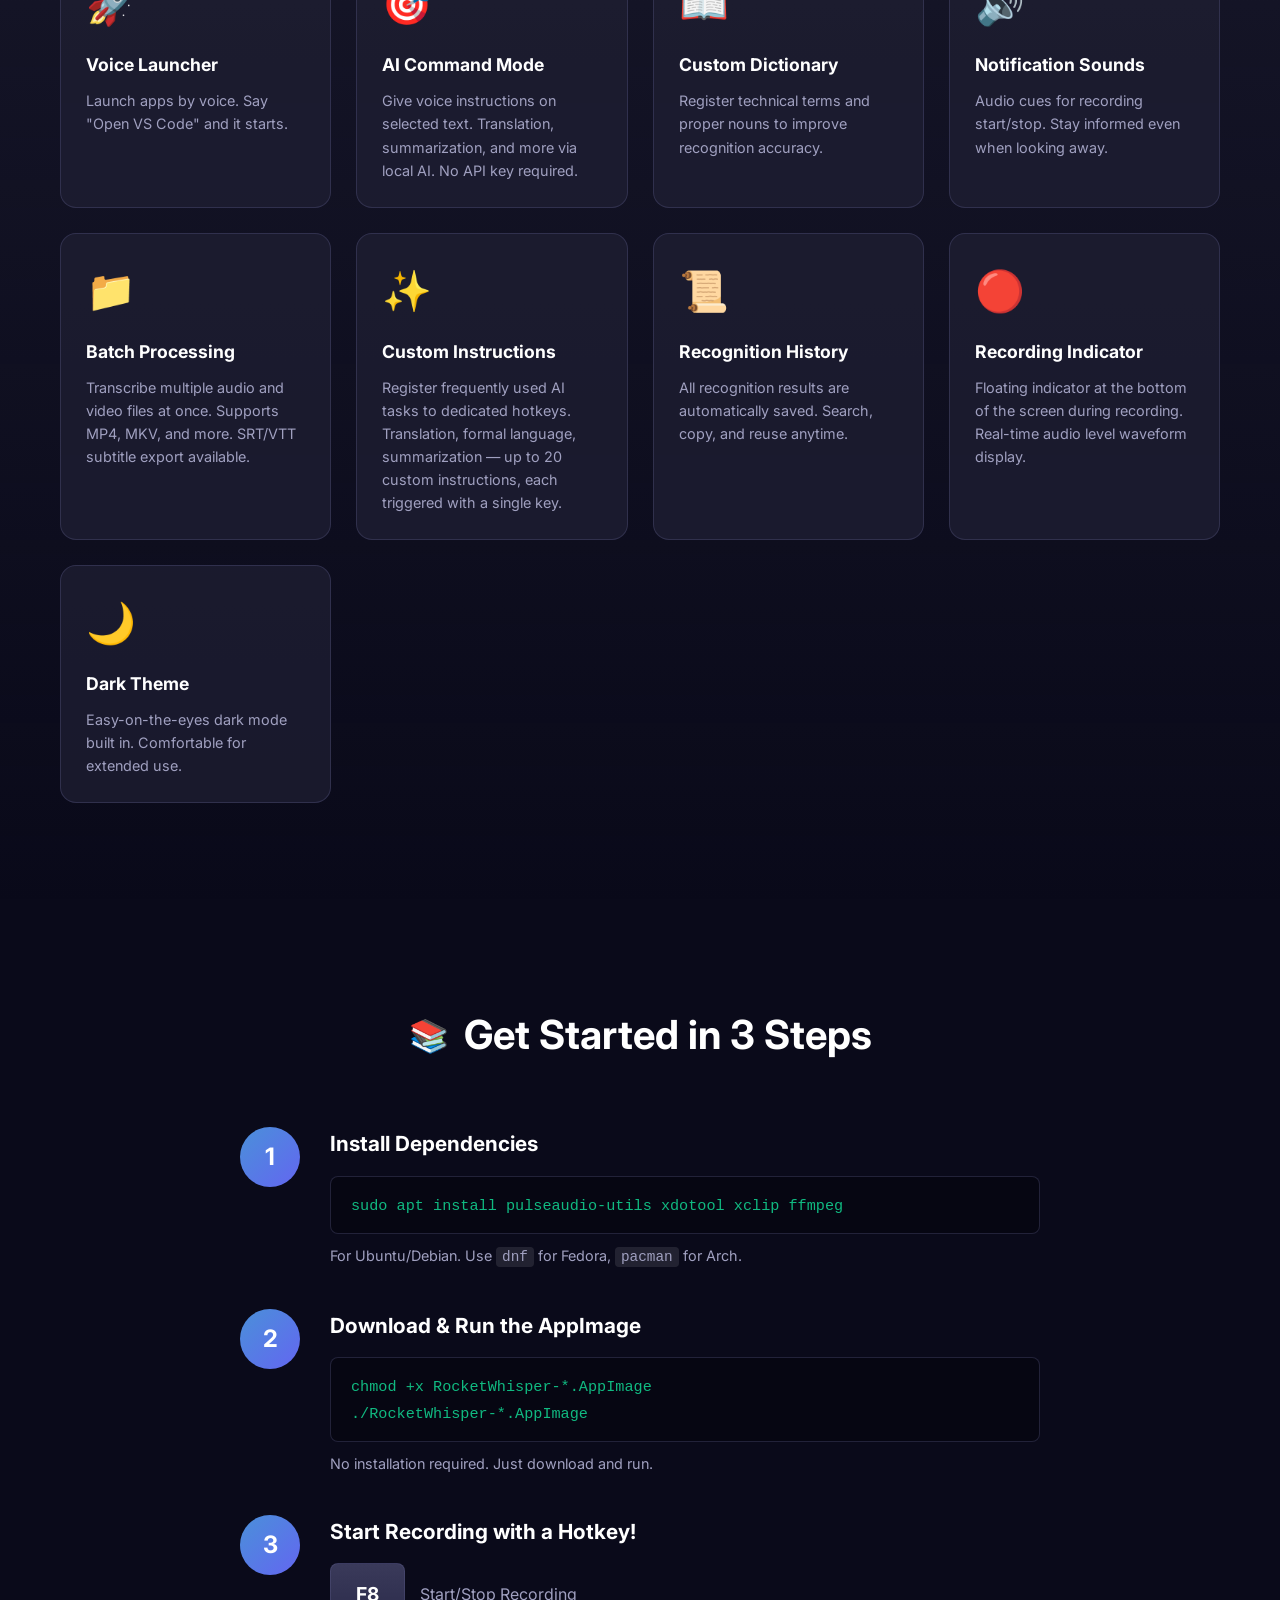
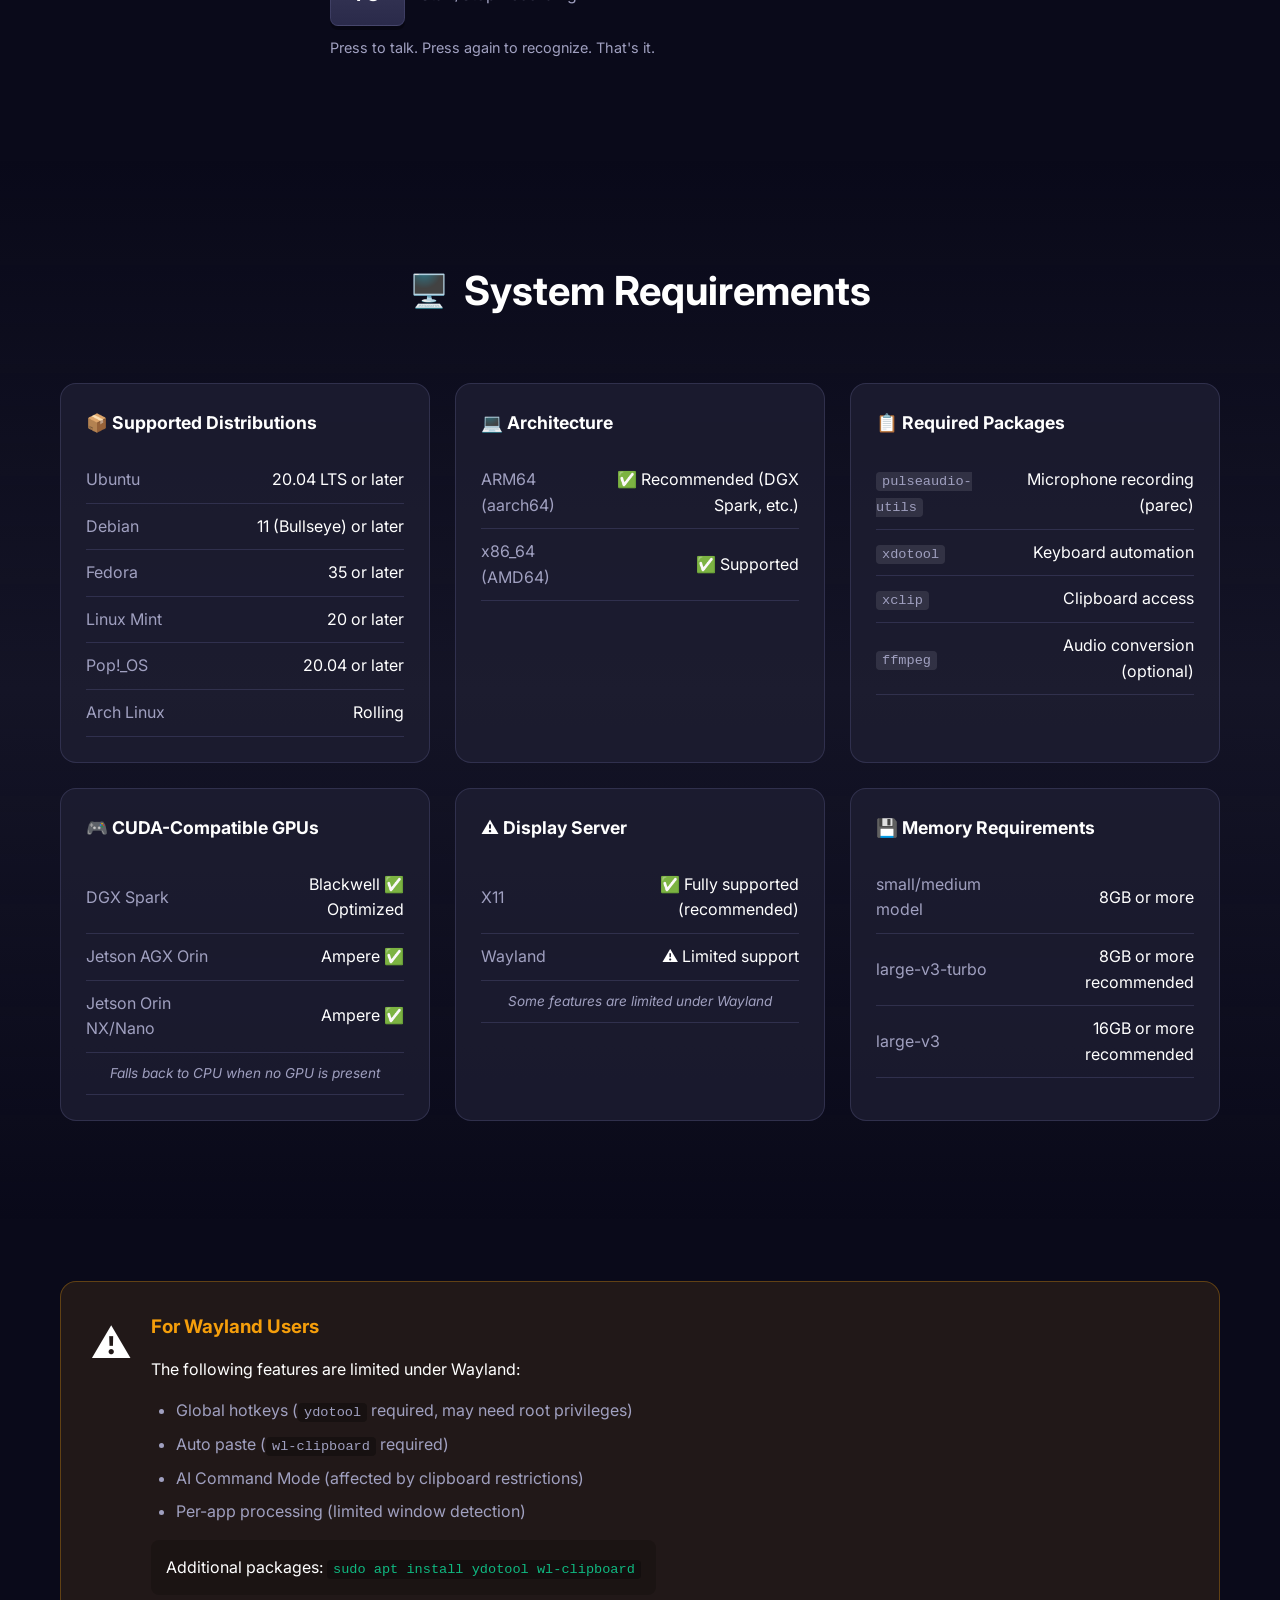
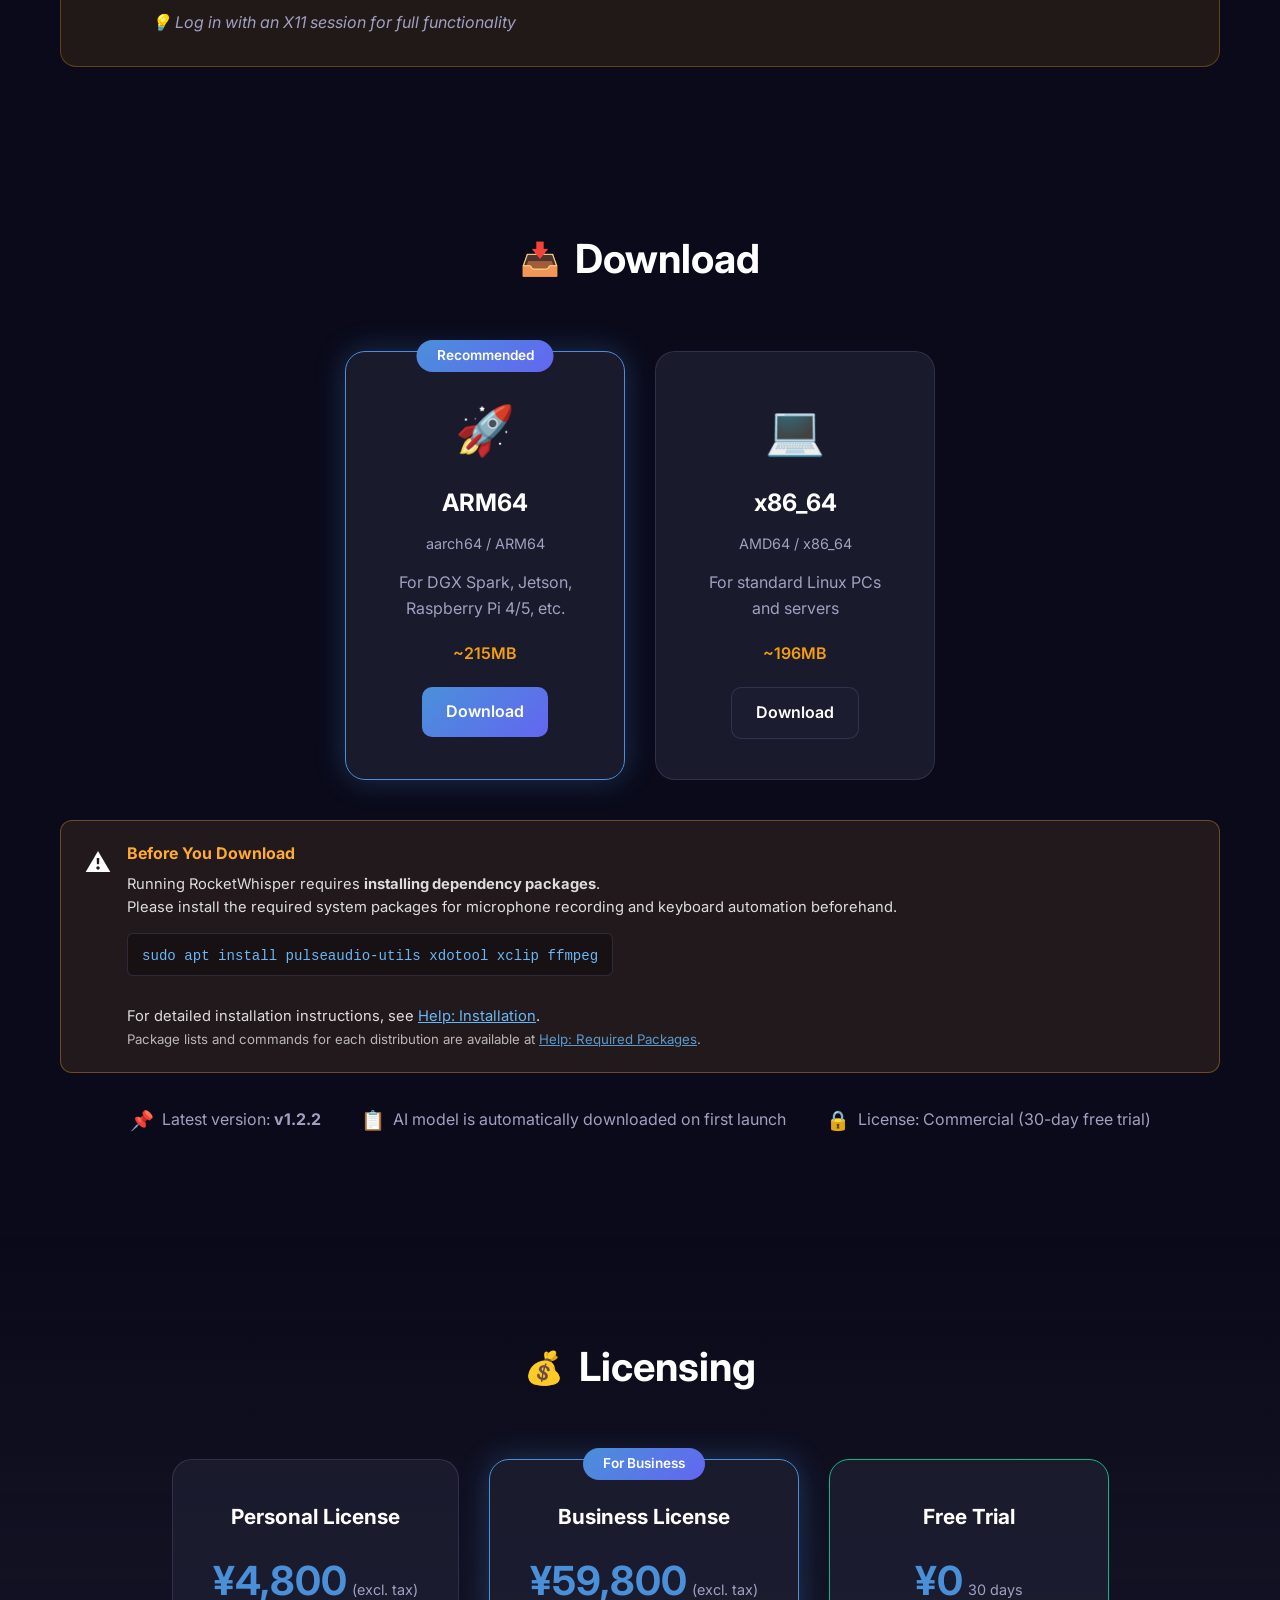
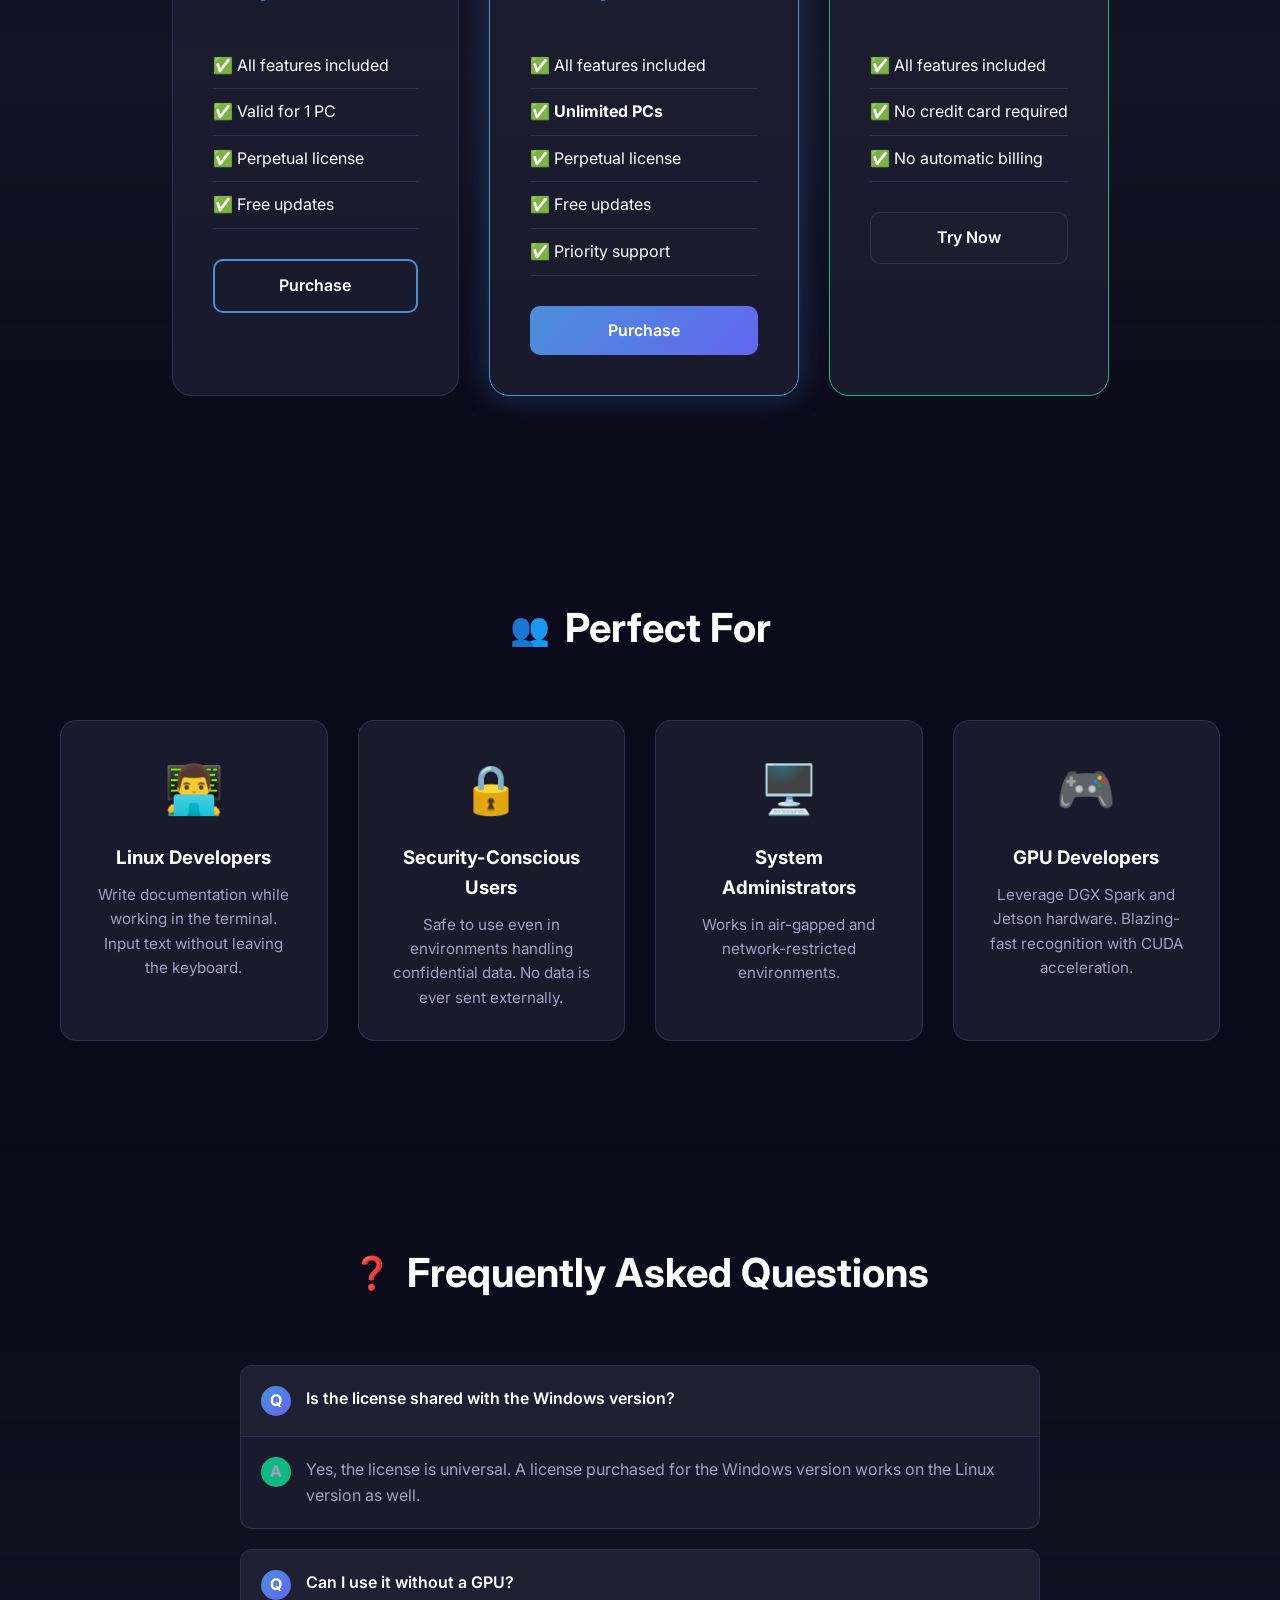
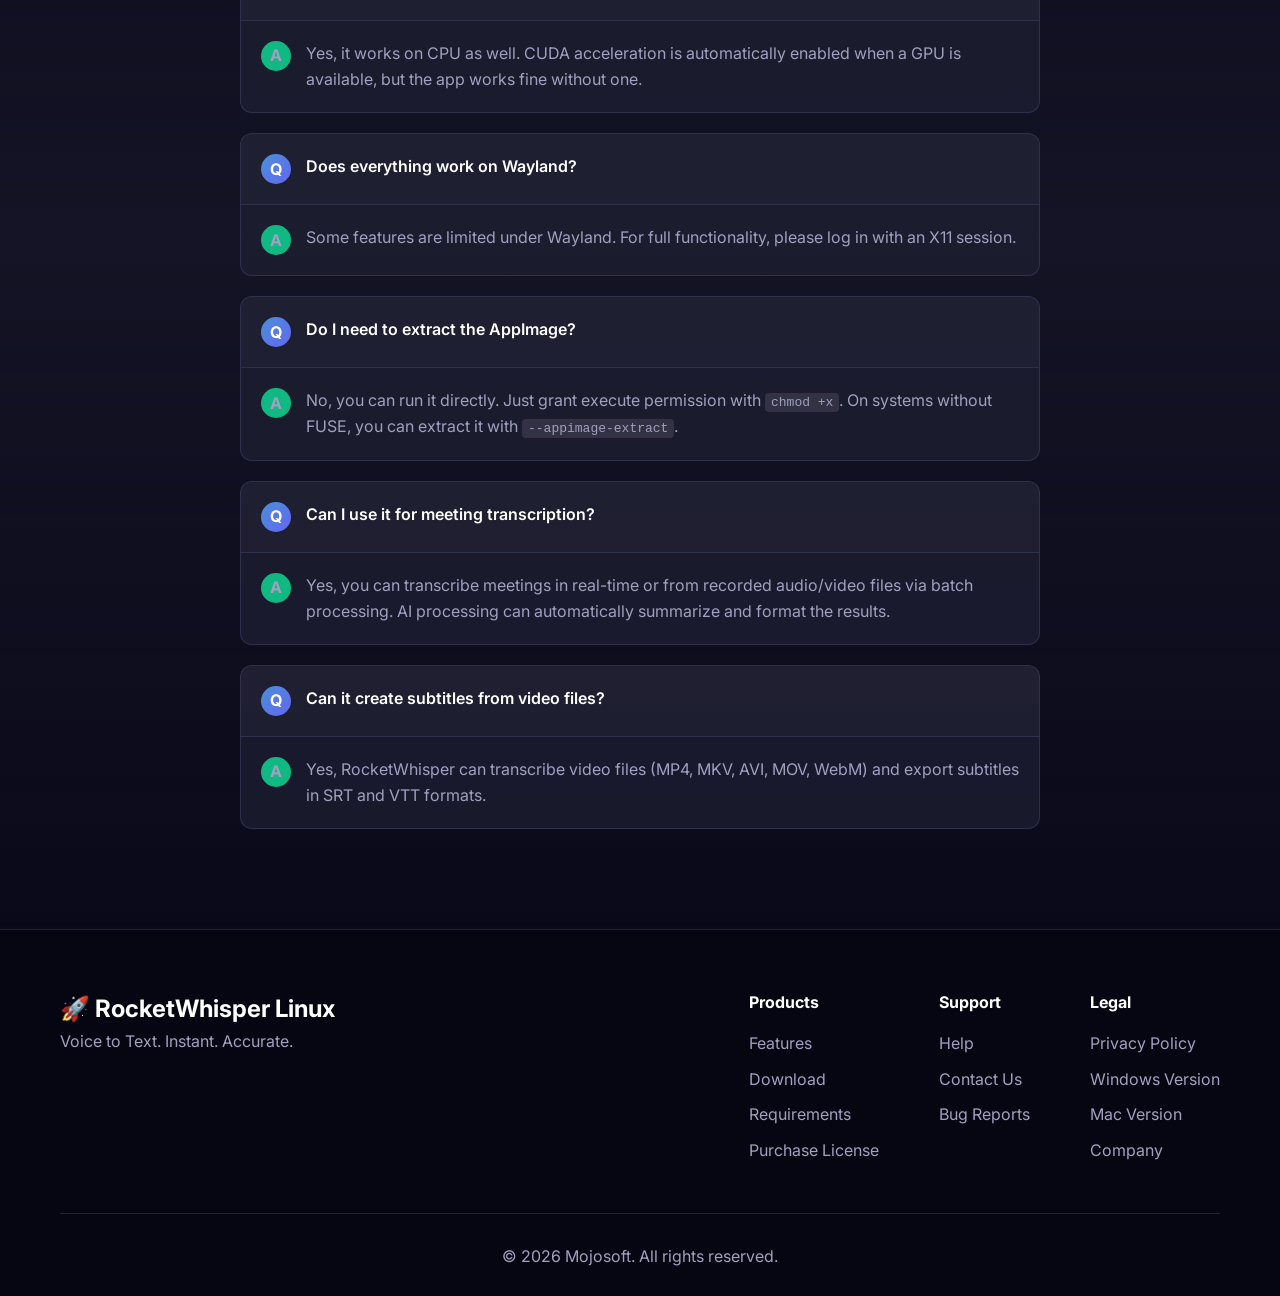
==== commit 28899073: "Restore original images and presentation; retain SEO metadata" ====
--- a/en/index.html
+++ b/en/index.html
@@ -102,14 +102,6 @@
   ]
 }
 </script>
-<style id="seo-navigation-style">
-.seo-navigation{max-width:1040px;margin:32px auto;padding:24px;line-height:1.8;border-top:1px solid #8886}
-.seo-navigation h2{font-size:1.2rem;margin:0 0 12px}.seo-navigation ul{padding-left:1.2em;display:flex;flex-wrap:wrap;gap:8px 28px}
-.seo-navigation a{text-decoration:underline;text-underline-offset:3px}.seo-navigation details{padding:12px 0;border-bottom:1px solid #8884}
-.seo-navigation summary{cursor:pointer;font-weight:600}.seo-navigation p{margin:10px 0}.seo-product-label{display:block;font-size:.35em;line-height:1.5;margin-bottom:.6em;letter-spacing:0}
-.seo-table-scroll{max-width:100%;overflow-x:auto;margin:16px 0}code{overflow-wrap:anywhere;word-break:break-word}
-@media(prefers-reduced-motion:reduce){.fade-in,.reveal,.reveal-scale,.rv{opacity:1!important;transform:none!important;animation:none!important;transition:none!important}}
-</style><noscript><style>.fade-in,.reveal,.reveal-scale,.rv{opacity:1!important;transform:none!important}</style></noscript>
 </head>
 <body>
     <!-- Space Background Effects -->
@@ -570,7 +562,7 @@
             <div class="specs-grid">
                 <div class="spec-card">
                     <h3>📦 Supported Distributions</h3>
-                    <div class="seo-table-scroll" role="region" tabindex="0" aria-label="Product specifications and comparison"><table class="spec-table">
+                    <table class="spec-table">
                         <tr>
                             <td>Ubuntu</td>
                             <td>20.04 LTS or later</td>
@@ -595,11 +587,11 @@
                             <td>Arch Linux</td>
                             <td>Rolling</td>
                         </tr>
-                    </table></div>
+                    </table>
                 </div>
                 <div class="spec-card">
                     <h3>💻 Architecture</h3>
-                    <div class="seo-table-scroll" role="region" tabindex="0" aria-label="Product specifications and comparison"><table class="spec-table">
+                    <table class="spec-table">
                         <tr>
                             <td>ARM64 (aarch64)</td>
                             <td>✅ Recommended (DGX Spark, etc.)</td>
@@ -608,11 +600,11 @@
                             <td>x86_64 (AMD64)</td>
                             <td>✅ Supported</td>
                         </tr>
-                    </table></div>
+                    </table>
                 </div>
                 <div class="spec-card">
                     <h3>📋 Required Packages</h3>
-                    <div class="seo-table-scroll" role="region" tabindex="0" aria-label="Product specifications and comparison"><table class="spec-table">
+                    <table class="spec-table">
                         <tr>
                             <td><code>pulseaudio-utils</code></td>
                             <td>Microphone recording (parec)</td>
@@ -629,11 +621,11 @@
                             <td><code>ffmpeg</code></td>
                             <td>Audio conversion (optional)</td>
                         </tr>
-                    </table></div>
+                    </table>
                 </div>
                 <div class="spec-card">
                     <h3>🎮 CUDA-Compatible GPUs</h3>
-                    <div class="seo-table-scroll" role="region" tabindex="0" aria-label="Product specifications and comparison"><table class="spec-table">
+                    <table class="spec-table">
                         <tr>
                             <td>DGX Spark</td>
                             <td>Blackwell ✅ Optimized</td>
@@ -649,11 +641,11 @@
                         <tr>
                             <td colspan="2" class="note">Falls back to CPU when no GPU is present</td>
                         </tr>
-                    </table></div>
+                    </table>
                 </div>
                 <div class="spec-card">
                     <h3>⚠️ Display Server</h3>
-                    <div class="seo-table-scroll" role="region" tabindex="0" aria-label="Product specifications and comparison"><table class="spec-table">
+                    <table class="spec-table">
                         <tr>
                             <td>X11</td>
                             <td>✅ Fully supported (recommended)</td>
@@ -665,11 +657,11 @@
                         <tr>
                             <td colspan="2" class="note">Some features are limited under Wayland</td>
                         </tr>
-                    </table></div>
+                    </table>
                 </div>
                 <div class="spec-card">
                     <h3>💾 Memory Requirements</h3>
-                    <div class="seo-table-scroll" role="region" tabindex="0" aria-label="Product specifications and comparison"><table class="spec-table">
+                    <table class="spec-table">
                         <tr>
                             <td>small/medium model</td>
                             <td>8GB or more</td>
@@ -682,7 +674,7 @@
                             <td>large-v3</td>
                             <td>16GB or more recommended</td>
                         </tr>
-                    </table></div>
+                    </table>
                 </div>
             </div>
         </div>
@@ -946,8 +938,7 @@
     </section>
 
     <!-- Footer -->
-    <nav class="seo-navigation" aria-label="Related products"><h2>Related products</h2><ul><li><a href="https://mojosoft.biz/#products">All Mojosoft products</a></li><li><a href="https://mojosoftjp.github.io/rocketwhisper/en/">RocketWhisper for Windows</a></li><li><a href="https://mojosoftjp.github.io/rocketwhisper-mac/en/">RocketWhisper for Mac</a></li><li><a href="https://mojosoftjp.github.io/mira-ai/en/">Mira</a></li></ul></nav>
-<footer class="footer">
+    <footer class="footer">
         <div class="container">
             <div class="footer-content">
                 <div class="footer-brand">
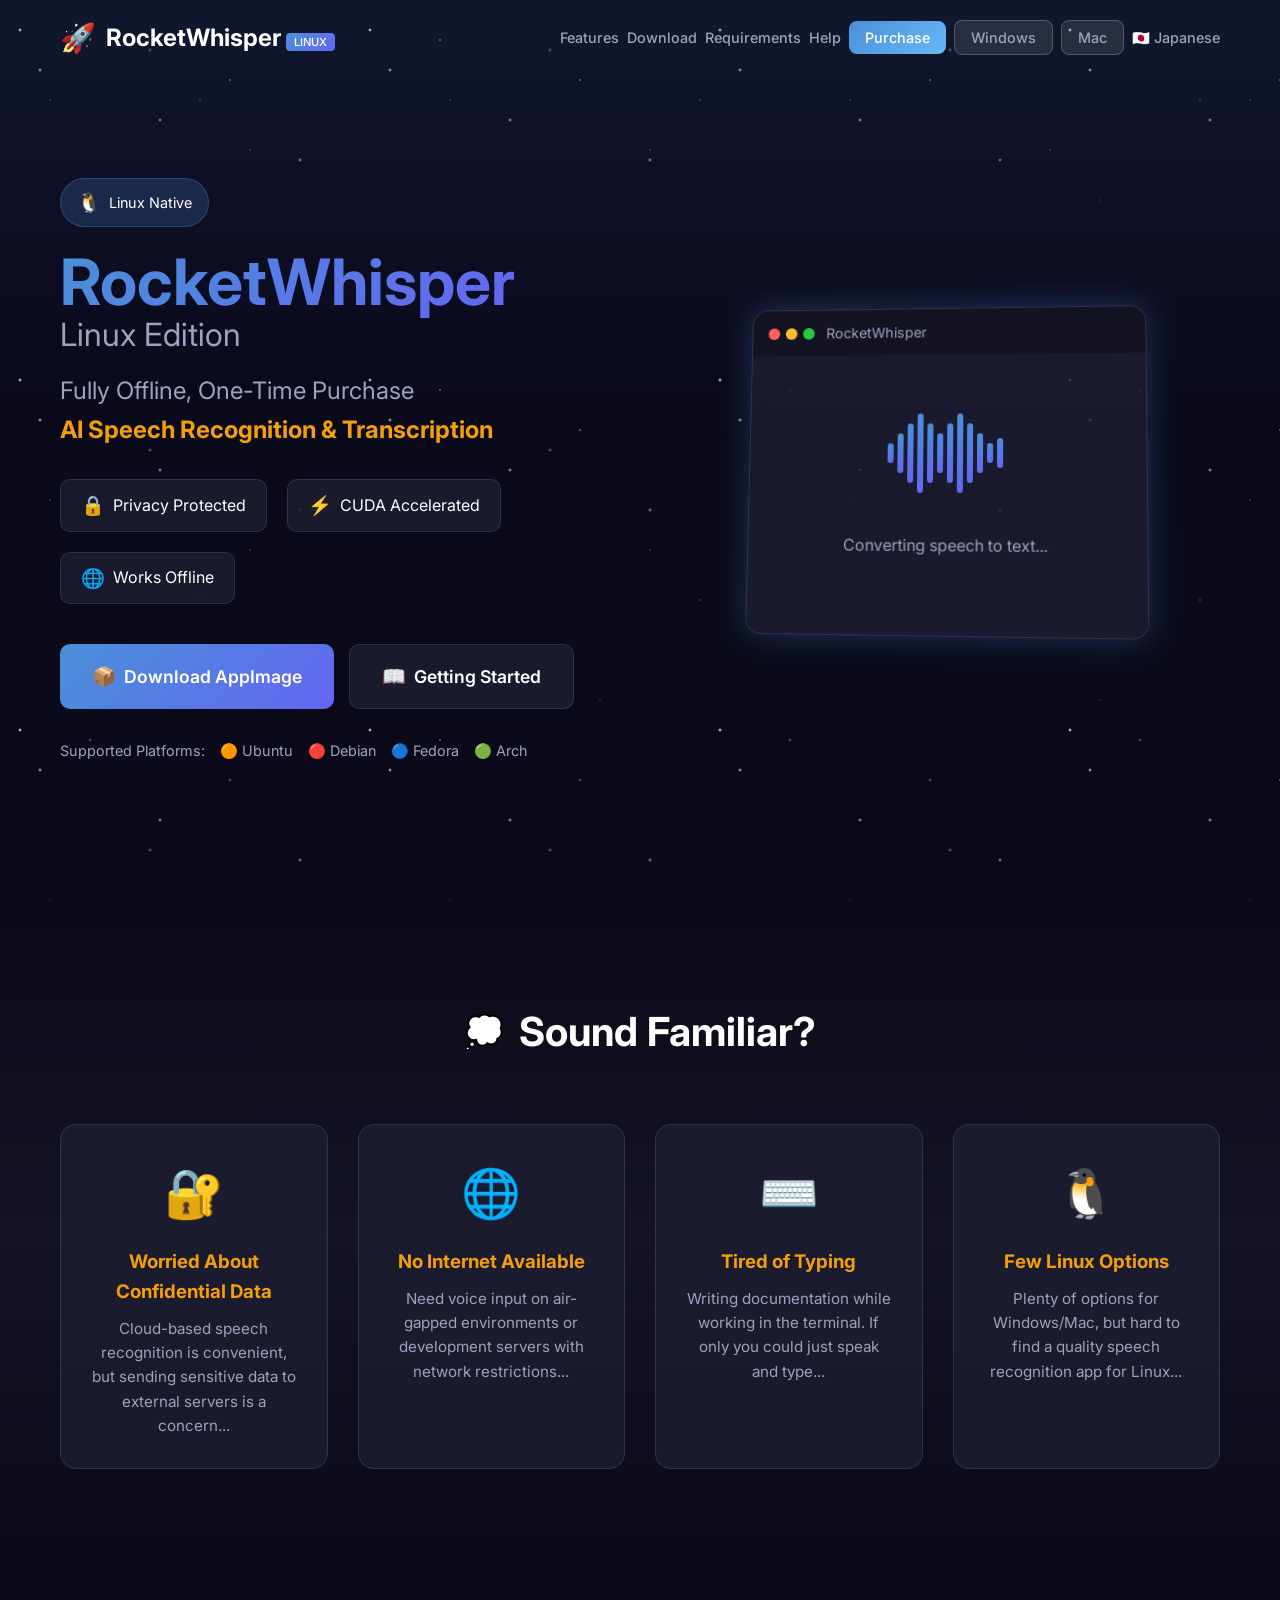
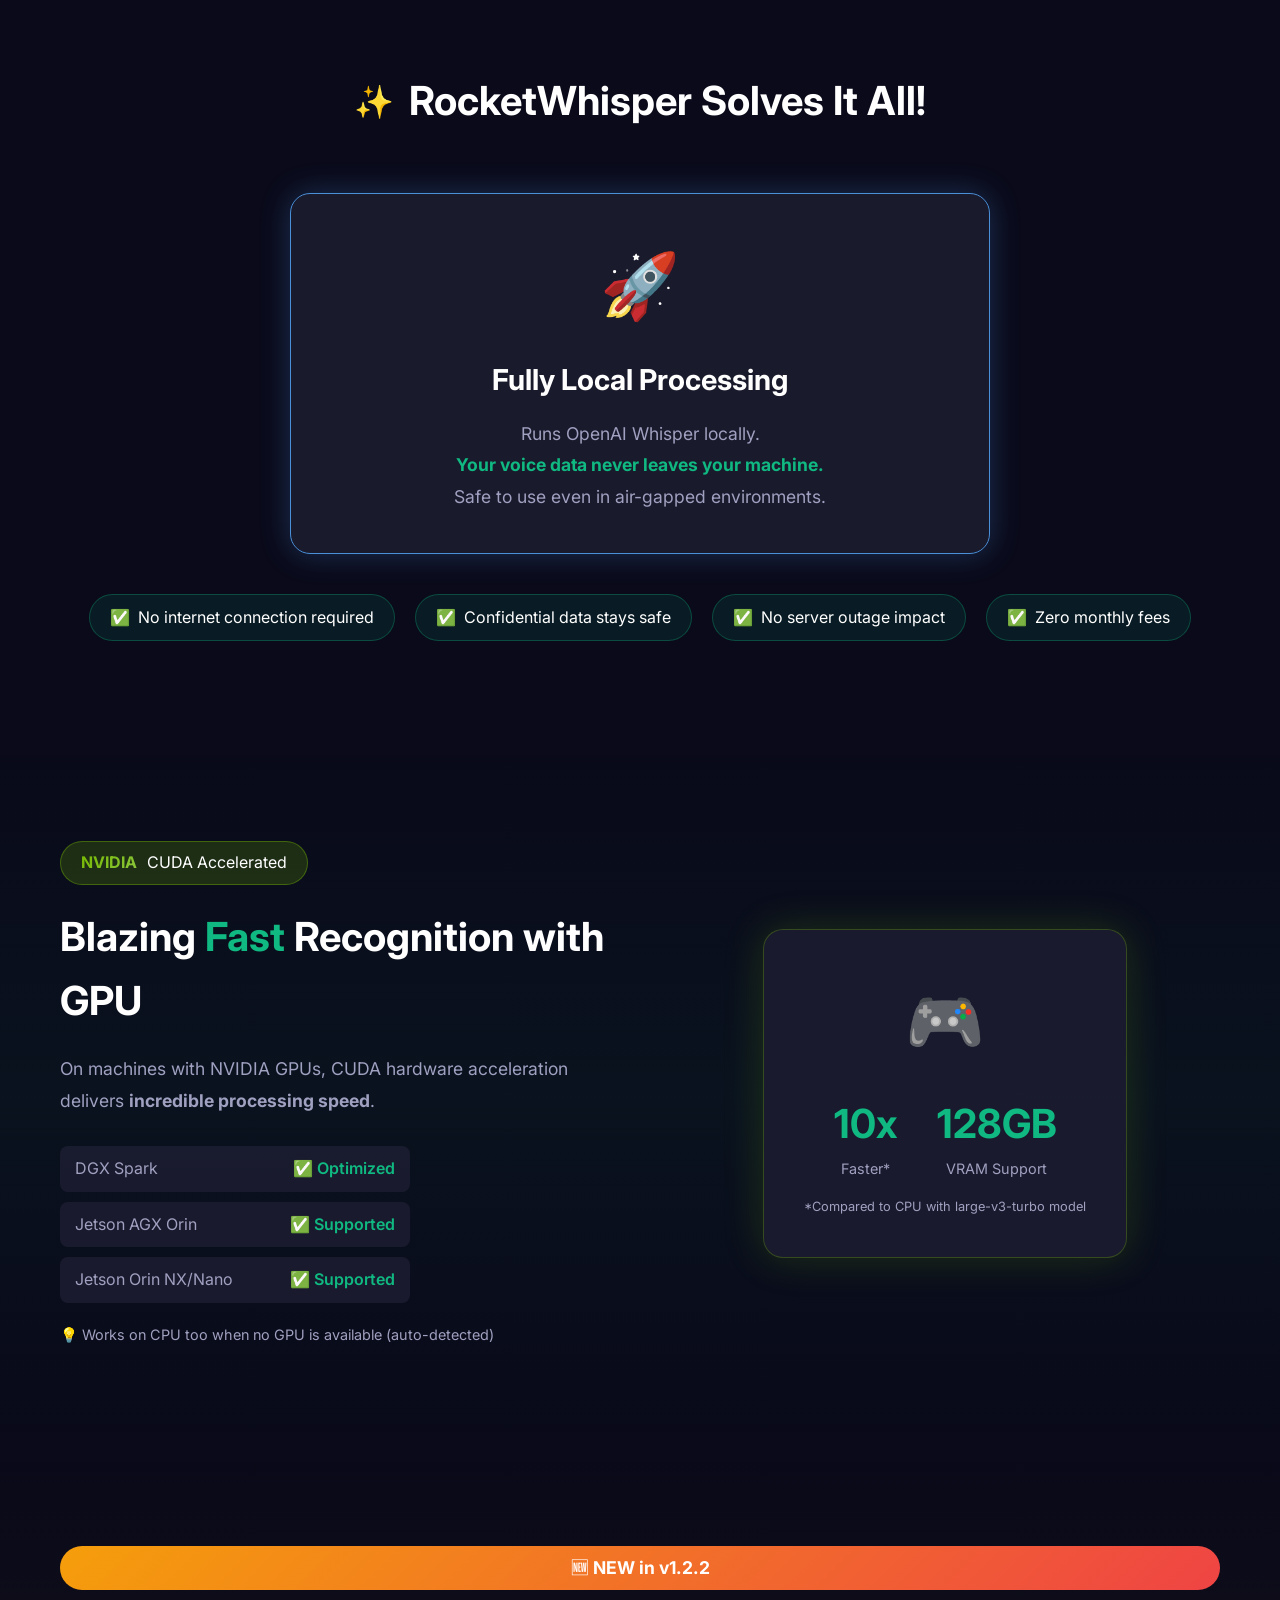
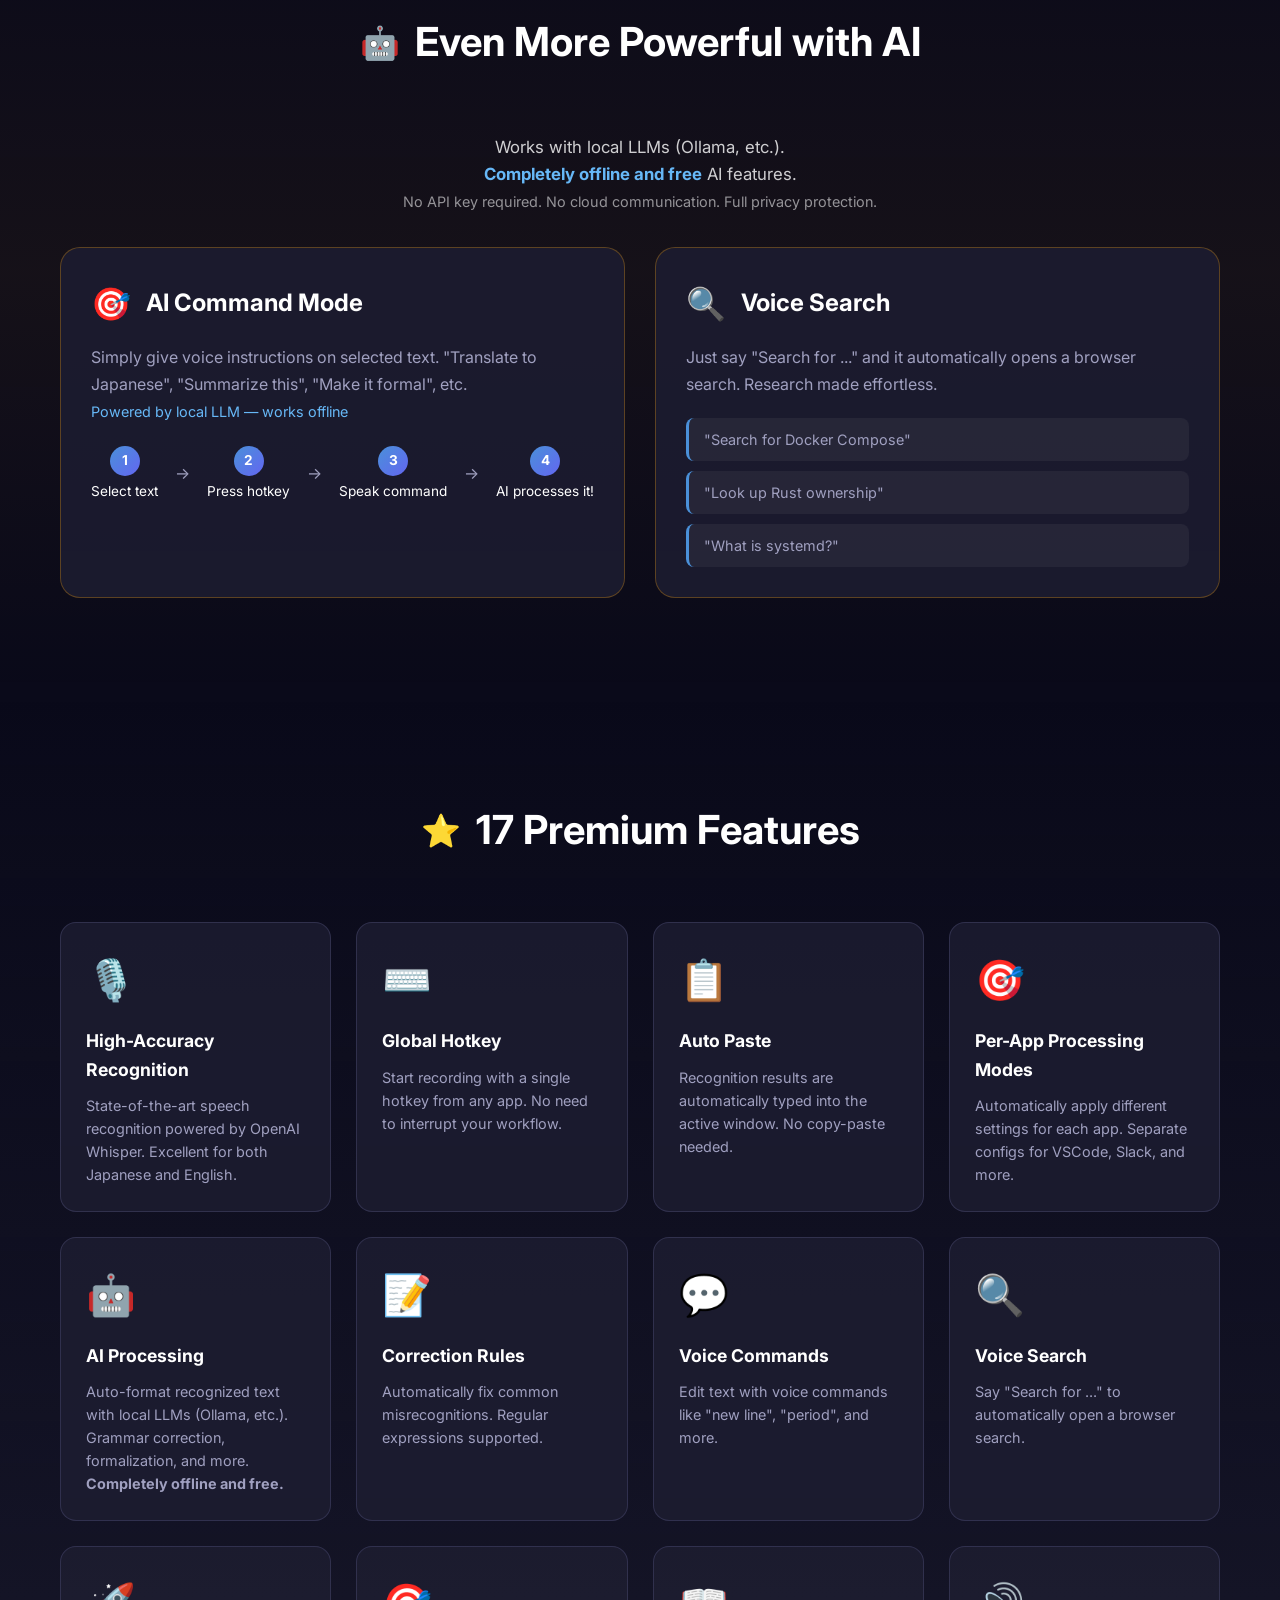
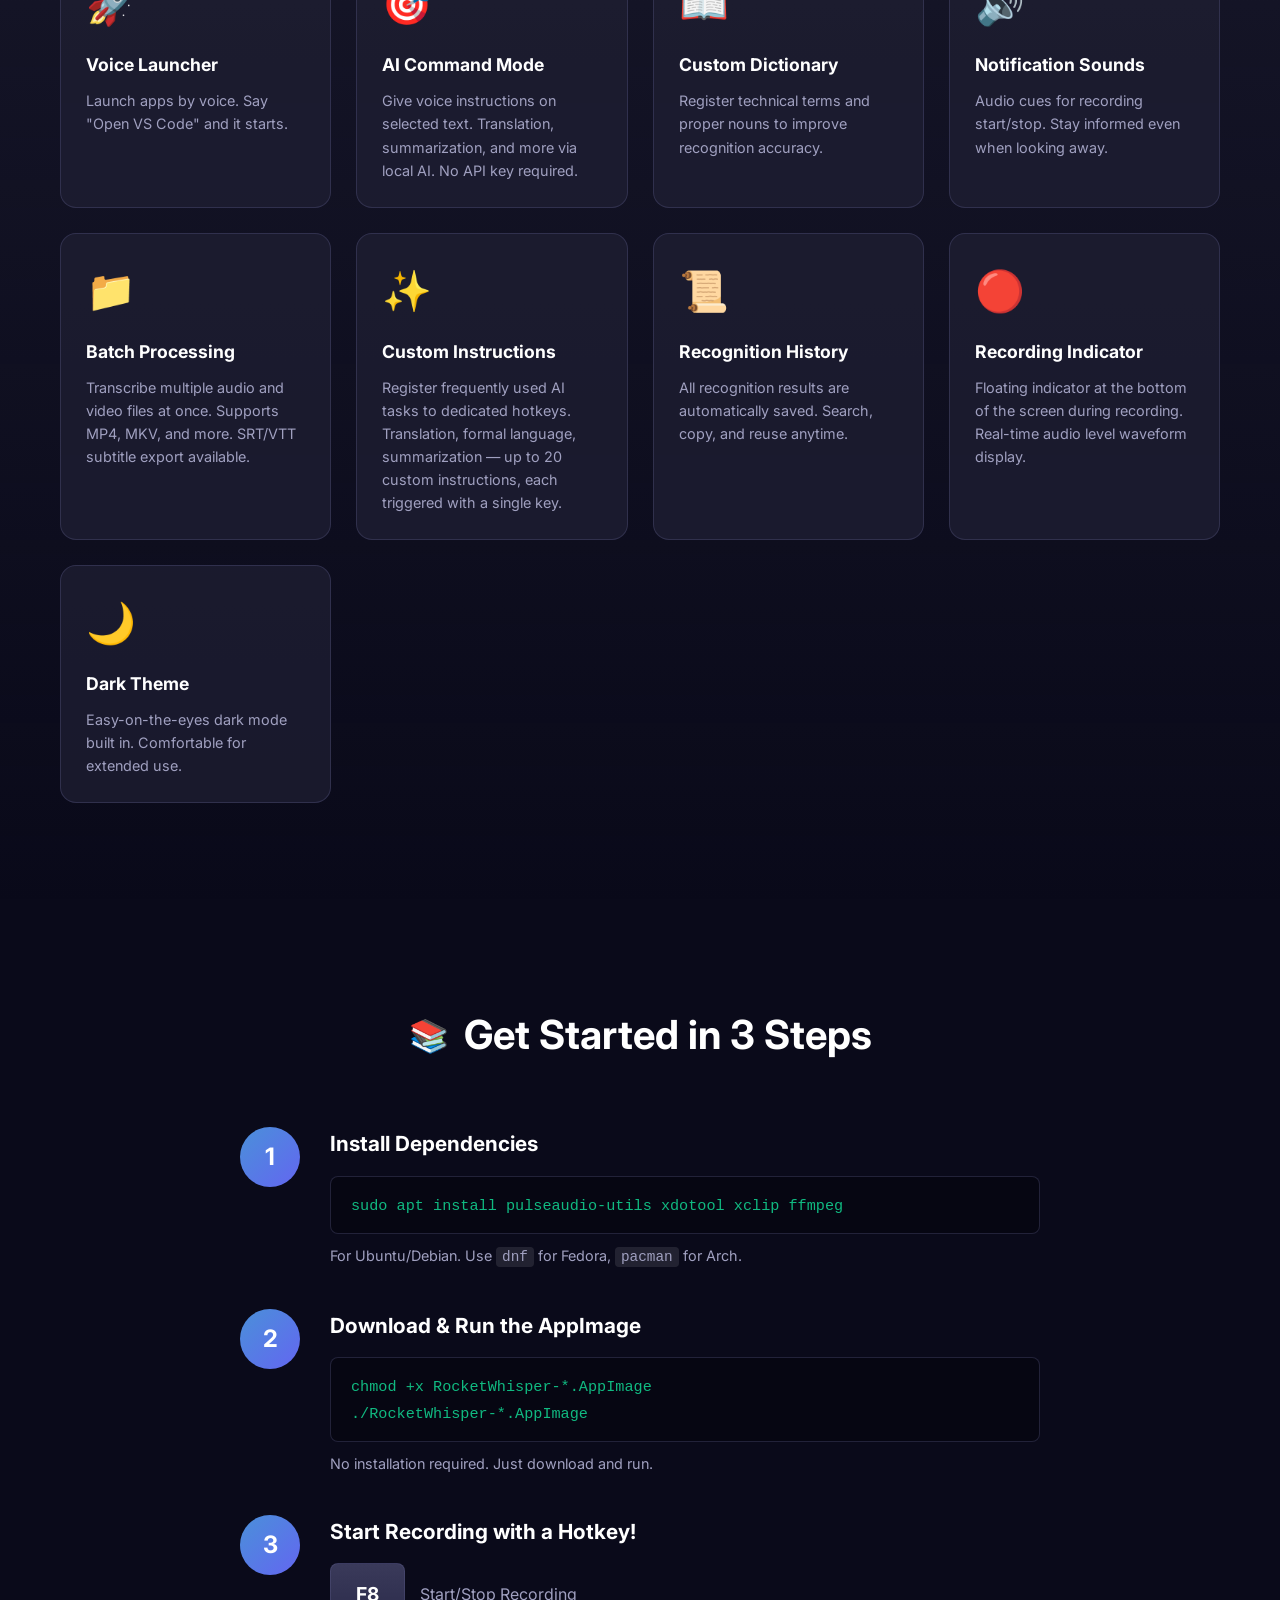
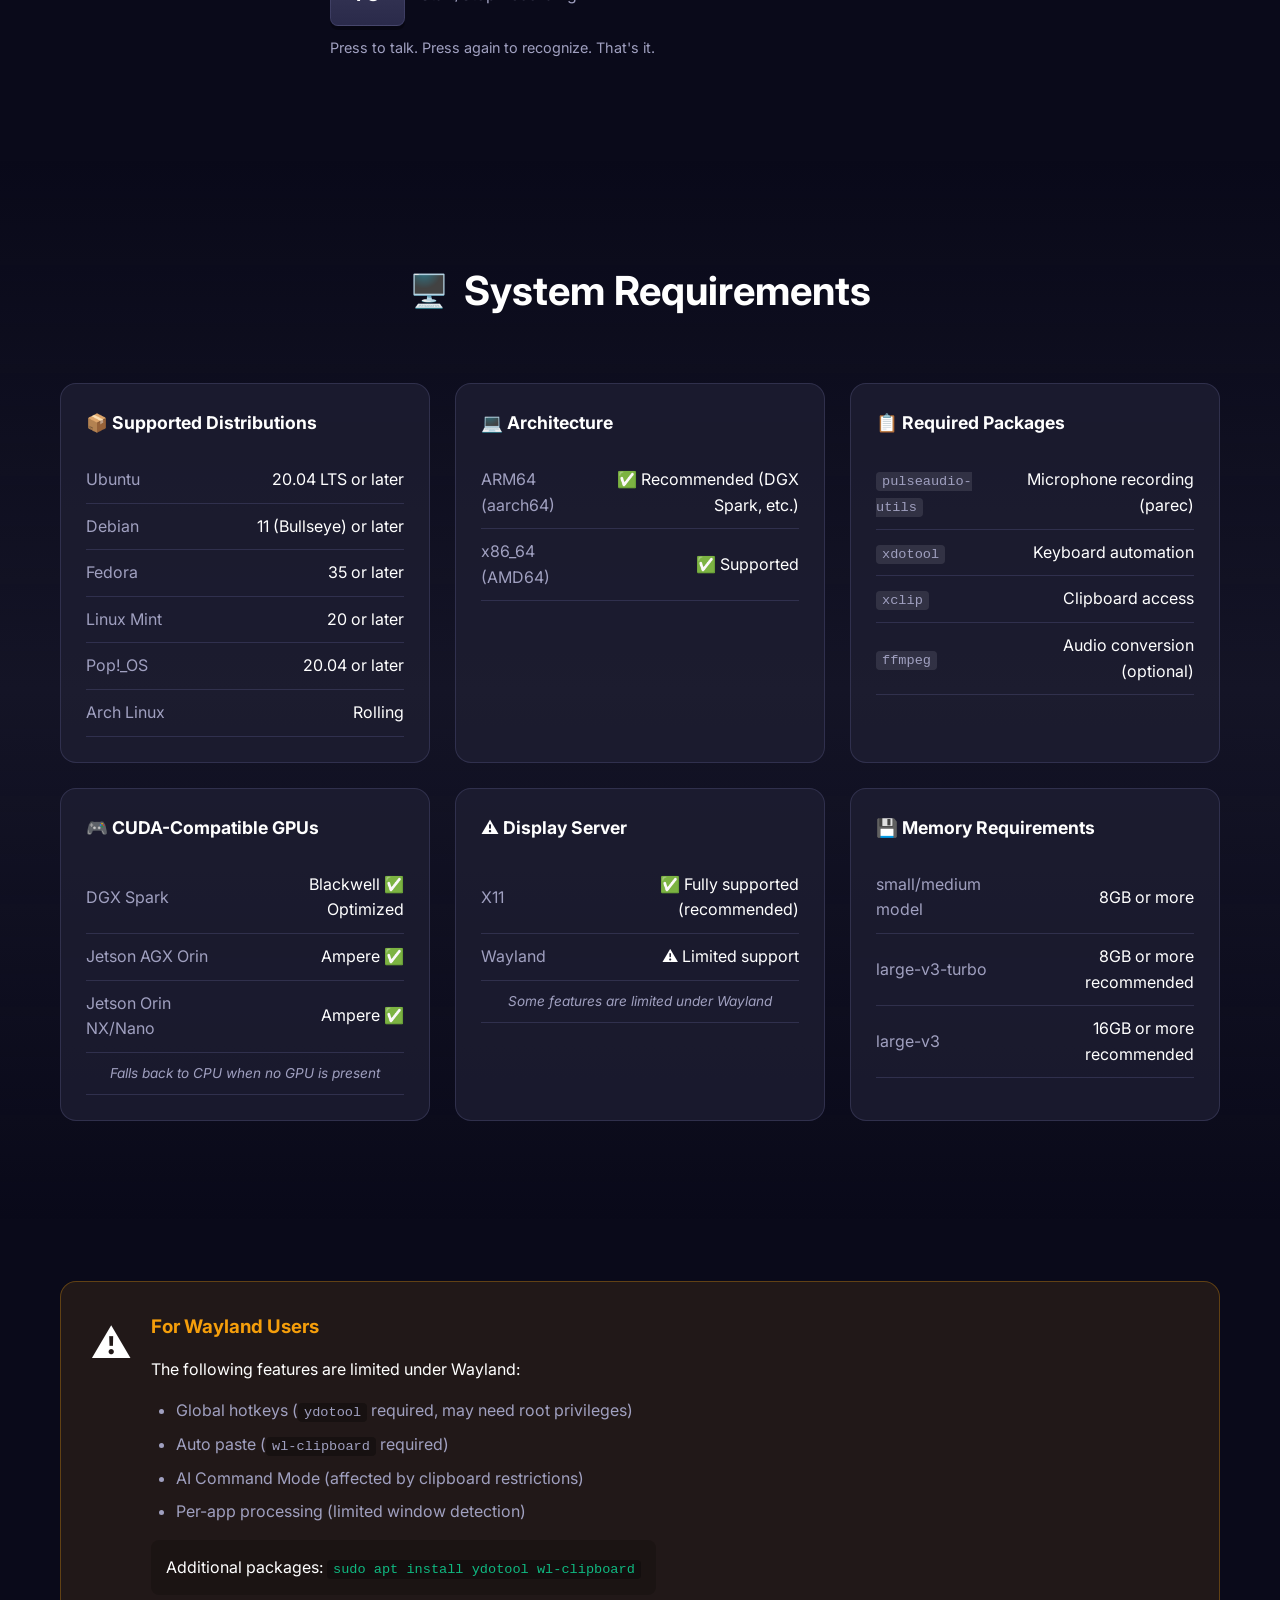
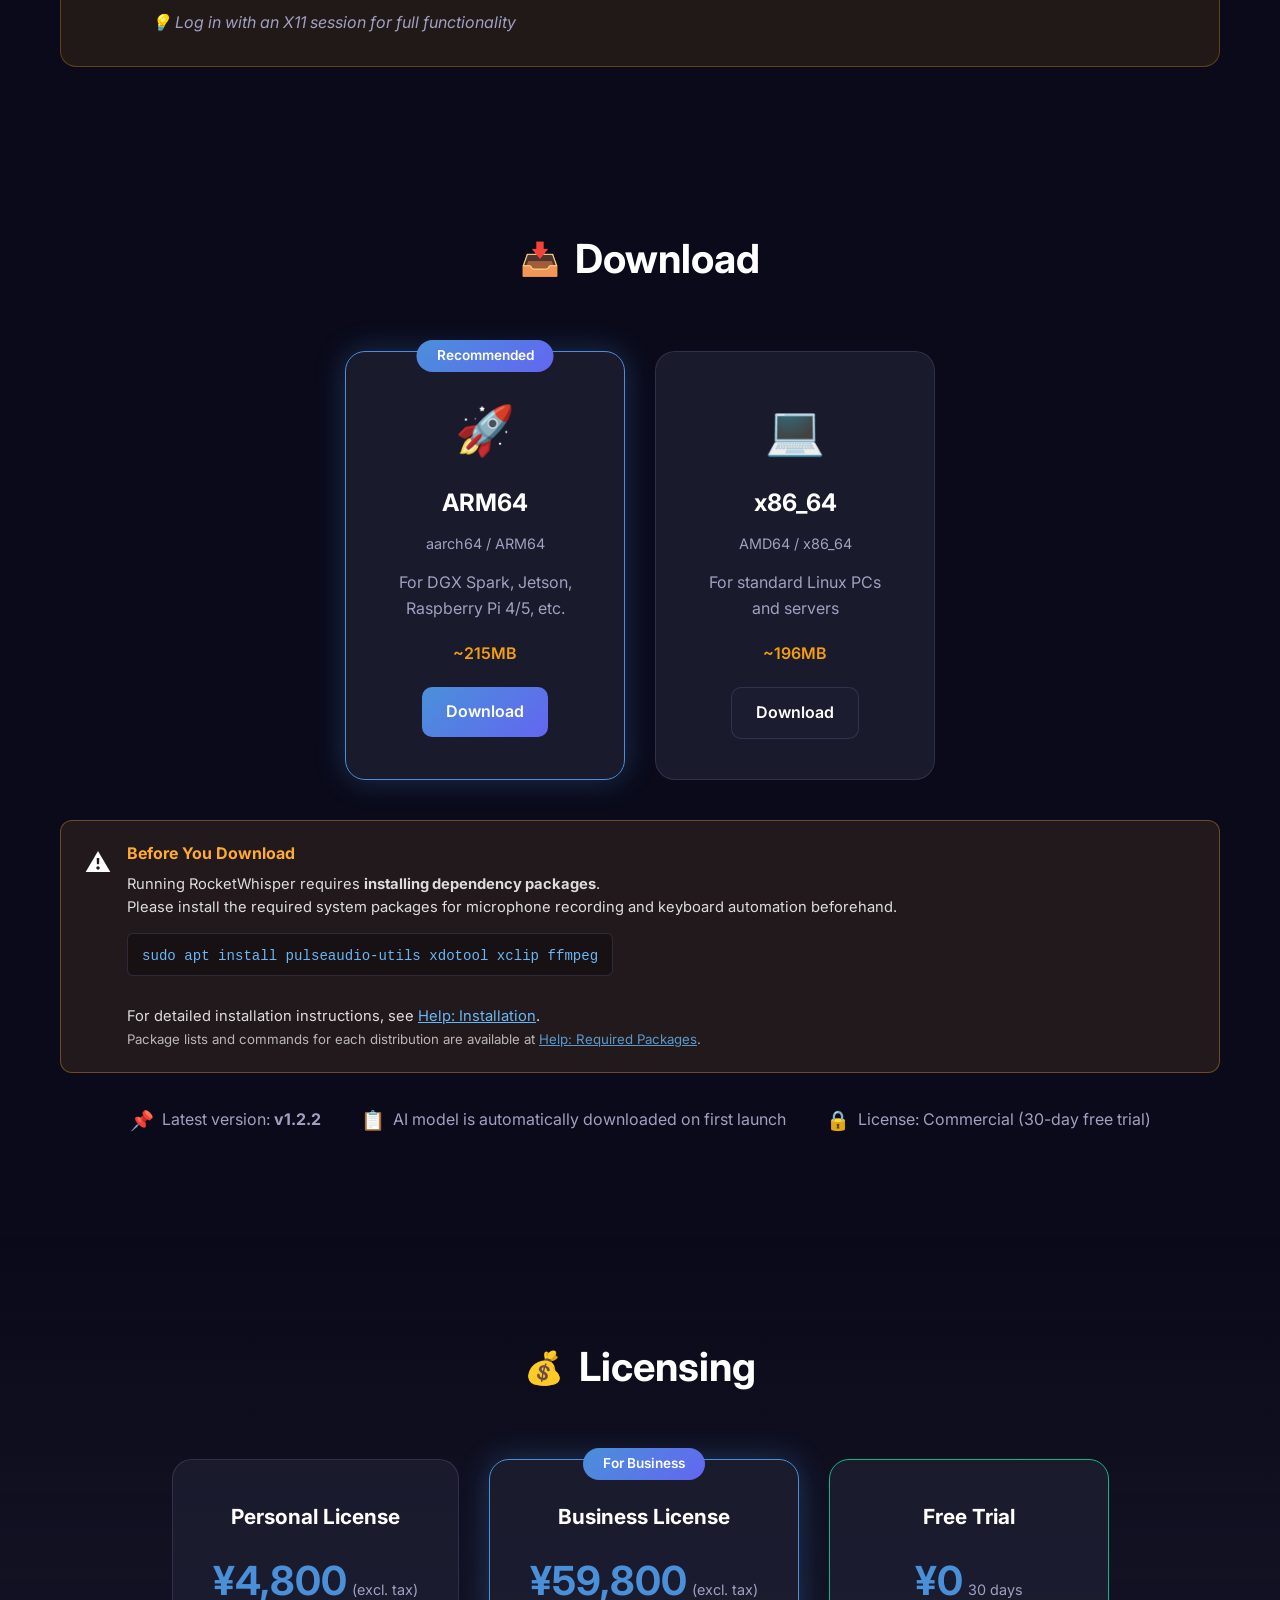
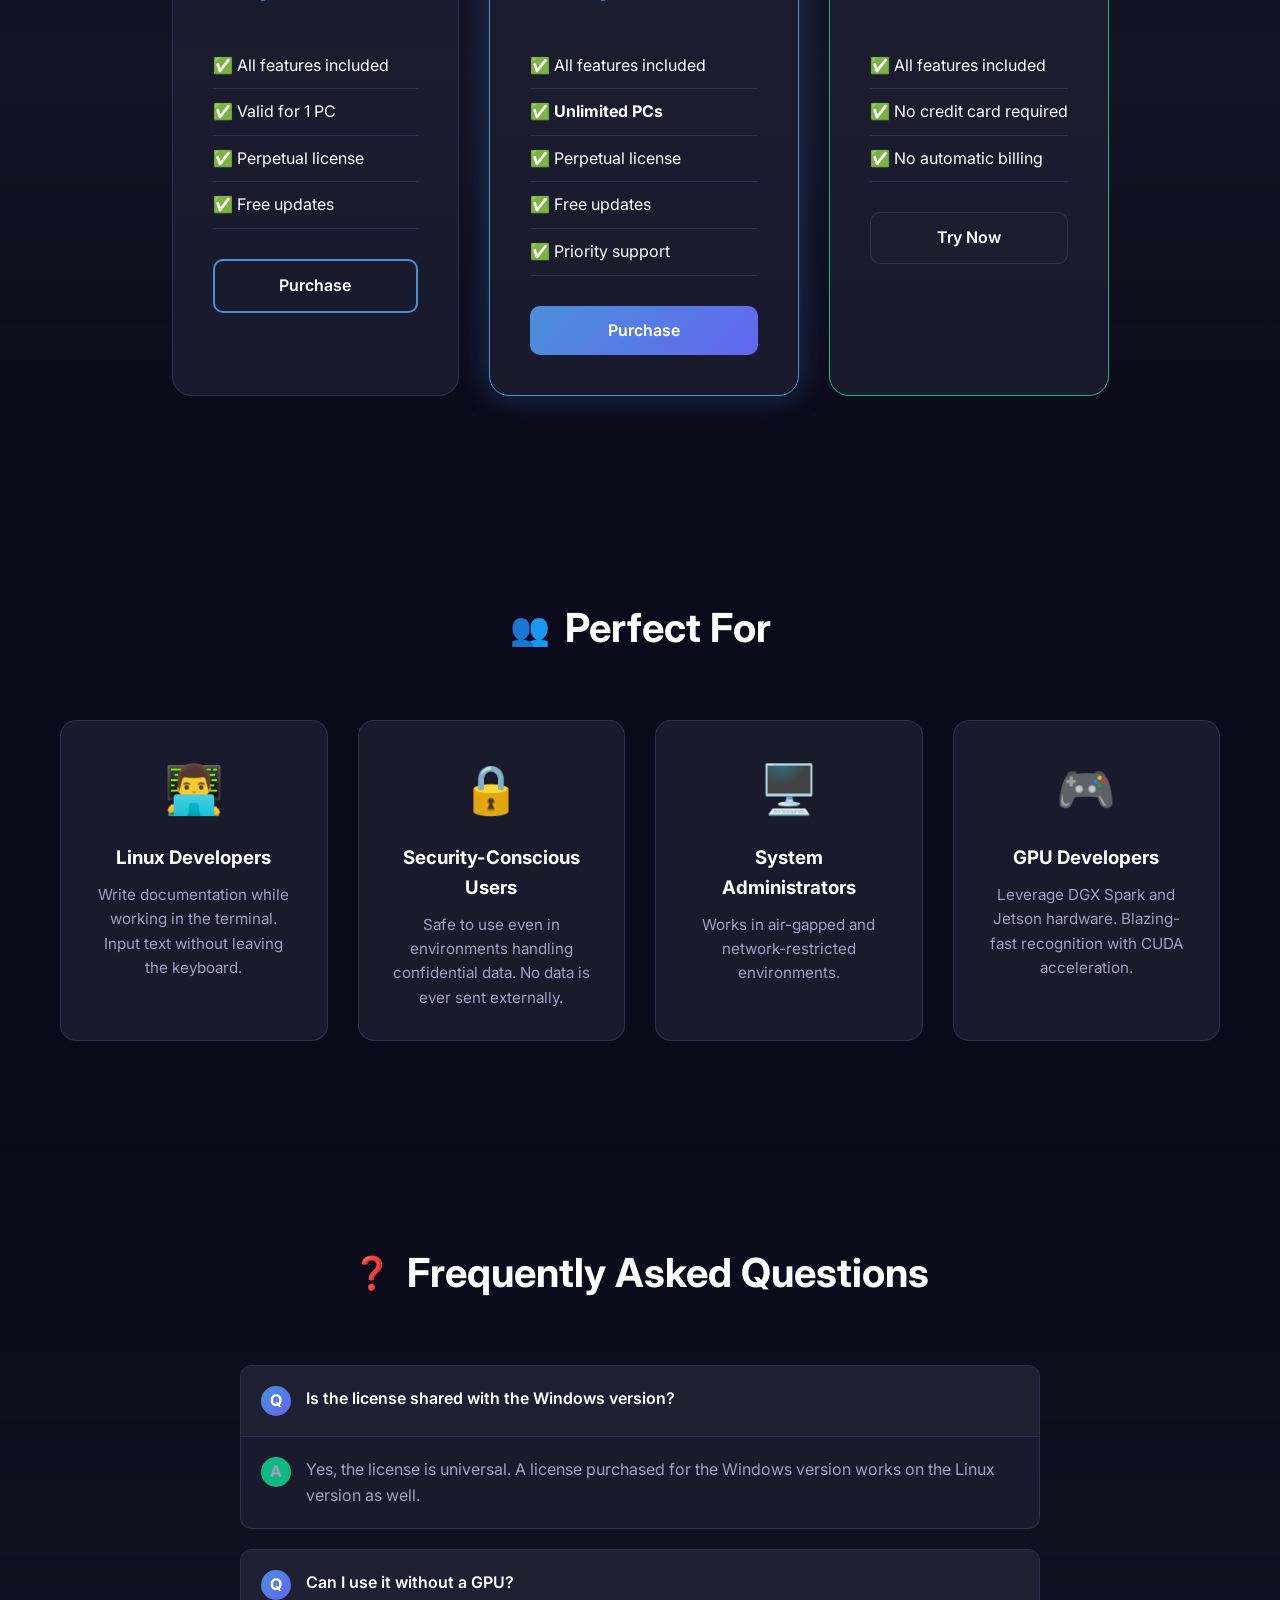
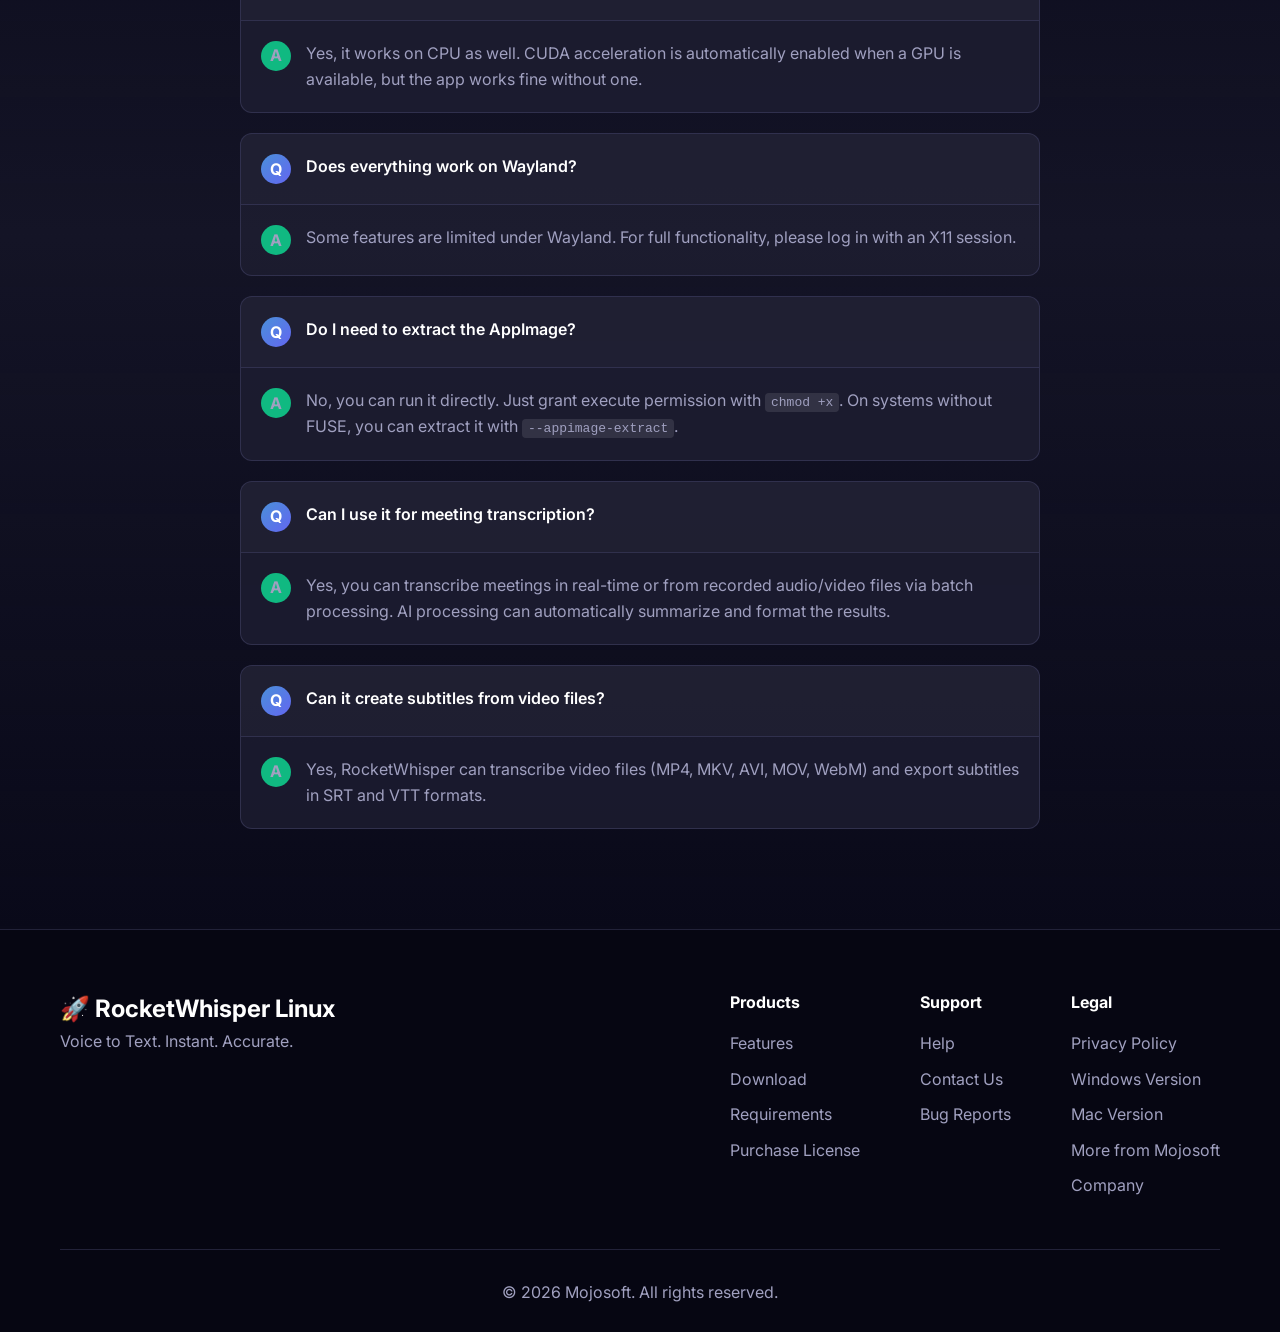
==== commit 148373fa: "フッターの「その他」に Mojosoft のアプリ一覧へのリンクを追加（SEO 横展開 C3） リンク一覧のあるフッターの 4 ページ（index・purchase の日英）。日本語は https:/" ====
--- a/en/index.html
+++ b/en/index.html
@@ -47,7 +47,8 @@
     {
       "@type": "SoftwareApplication",
       "@id": "https://mojosoftjp.github.io/rocketwhisper-linux/en/#software",
-      "name": "RocketWhisper Linux版",
+      "name": "RocketWhisper for Linux",
+      "alternateName": "RocketWhisper Linux版",
       "url": "https://mojosoftjp.github.io/rocketwhisper-linux/en/",
       "description": "Offline Whisper transcription for Ubuntu, Debian and Fedora. Includes NVIDIA CUDA acceleration, batch audio transcription and subtitle export with a one-time license.",
       "image": "https://mojosoftjp.github.io/rocketwhisper-linux/images/favicon.png",
@@ -81,7 +82,7 @@
         {
           "@type": "ListItem",
           "position": 2,
-          "name": "RocketWhisper Linux版",
+          "name": "RocketWhisper for Linux",
           "item": "https://mojosoftjp.github.io/rocketwhisper-linux/en/"
         }
       ]
@@ -128,8 +129,8 @@
                 <li><a href="#specs">Requirements</a></li>
                 <li><a href="help.html">Help</a></li>
                 <li><a href="purchase.html" class="nav-btn-purchase">Purchase</a></li>
-                <li><a href="https://mojosoftjp.github.io/rocketwhisper/" class="nav-btn-windows">Windows</a></li>
-                <li><a href="https://mojosoftjp.github.io/rocketwhisper-mac/" class="nav-btn-windows">Mac</a></li>
+                <li><a href="https://mojosoftjp.github.io/rocketwhisper/en/" class="nav-btn-windows">Windows</a></li>
+                <li><a href="https://mojosoftjp.github.io/rocketwhisper-mac/en/" class="nav-btn-windows">Mac</a></li>
                 <li><a href="../index.html" onclick="sessionStorage.setItem('rw-lang','ja')">&#x1F1EF;&#x1F1F5; Japanese</a></li>
             </ul>
             <button class="nav-toggle">☰</button>
@@ -967,8 +968,9 @@
                         <h4>Legal</h4>
                         <ul>
                             <li><a href="privacy.html">Privacy Policy</a></li>
-                            <li><a href="https://mojosoftjp.github.io/rocketwhisper/">Windows Version</a></li>
-                            <li><a href="https://mojosoftjp.github.io/rocketwhisper-mac/">Mac Version</a></li>
+                            <li><a href="https://mojosoftjp.github.io/rocketwhisper/en/">Windows Version</a></li>
+                            <li><a href="https://mojosoftjp.github.io/rocketwhisper-mac/en/">Mac Version</a></li>
+                            <li><a href="https://mojosoftjp.github.io/en/">More from Mojosoft</a></li>
                             <li><a href="https://mojosoft.co.jp">Company</a></li>
                         </ul>
                     </div>
